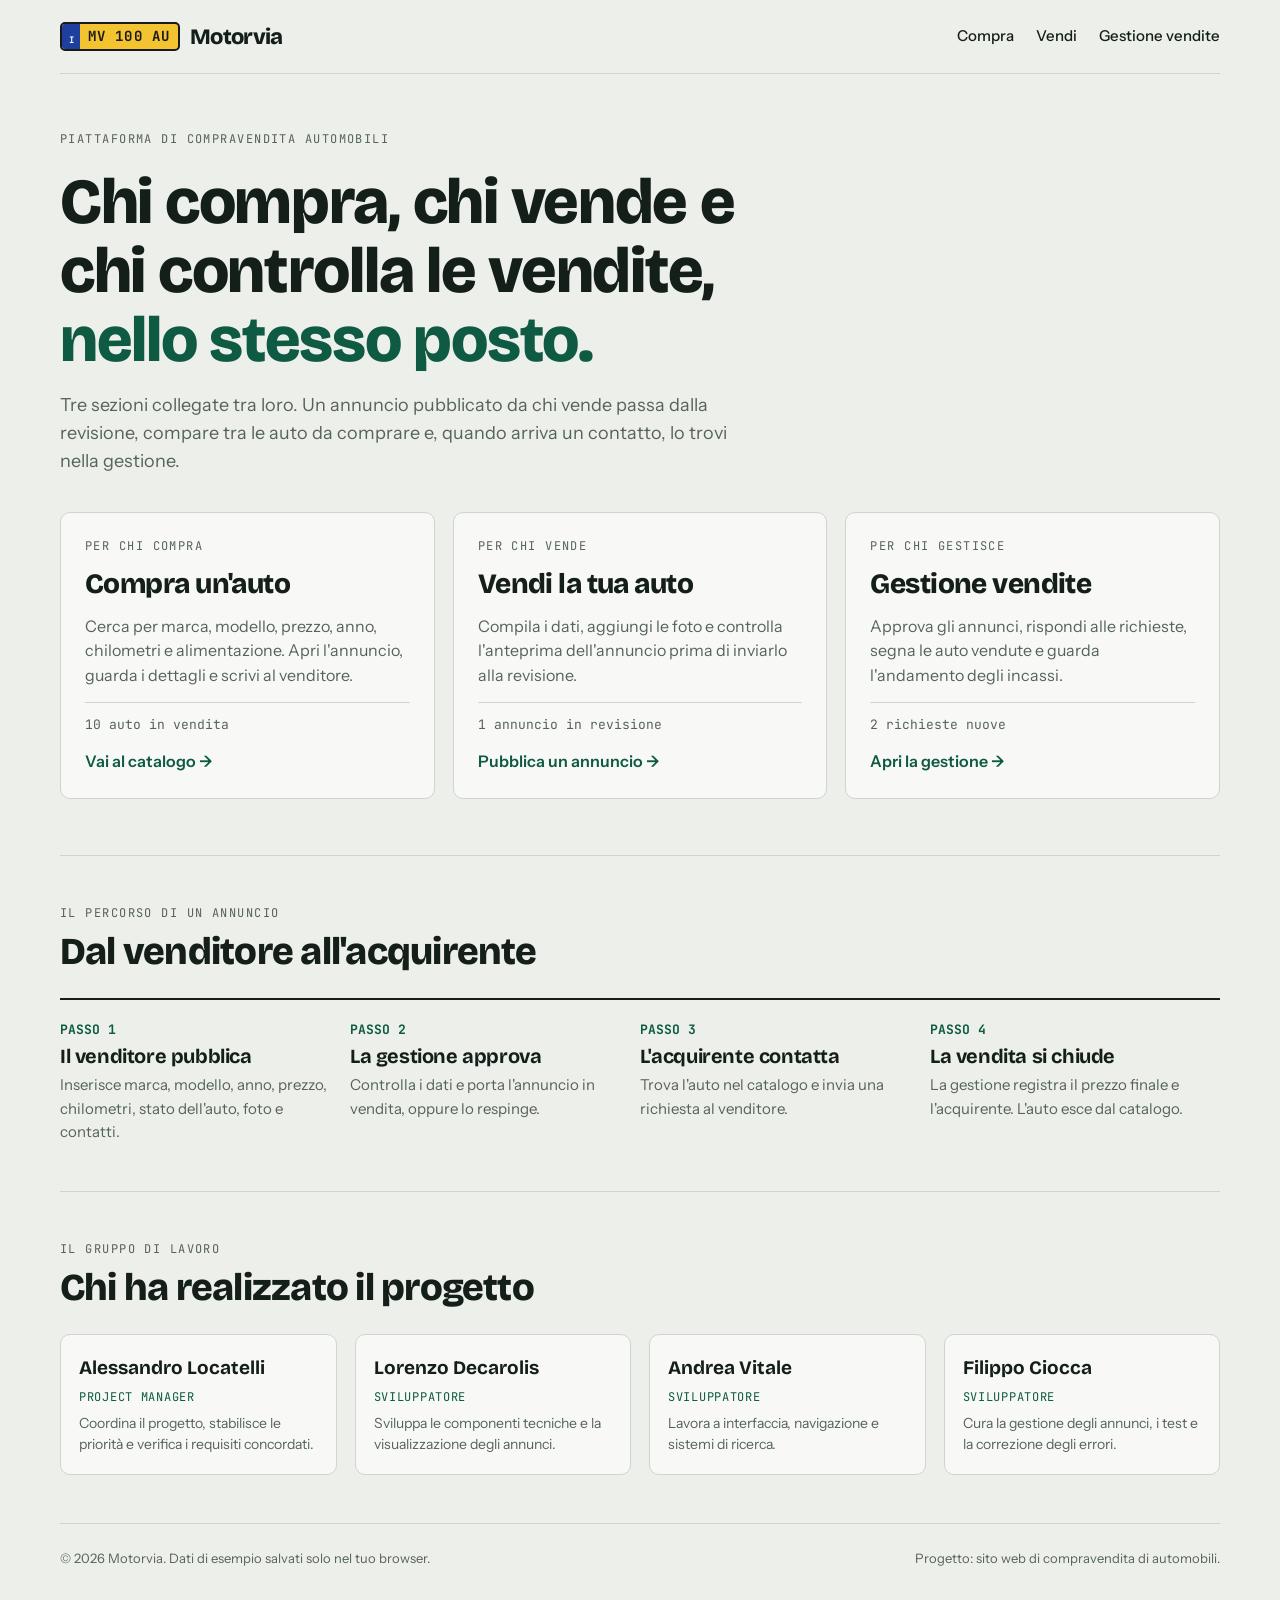
==== index.html @ 46824837 "Add files via upload" ====
<!doctype html><html><head><meta charset=utf8><meta name=viewport content="width=device-width,initial-scale=1,viewport-fit=cover"><style>:root{color-scheme:light;box-sizing:border-box;padding-top:env(safe-area-inset-top,0px);padding-bottom:env(safe-area-inset-bottom,0px)}html{scroll-padding-top:env(safe-area-inset-top,0px)}body{margin:0;padding:0;font:14px -apple-system,BlinkMacSystemFont,sans-serif;background:#fff;color:#000}img{max-width:100%}[hidden]:not([hidden=until-found i]){display:none!important}</style></head><body>
<title>Motorvia Compravendita</title>
<meta name="claude:viewport-fit-sides" content="cover">
<link rel="preconnect" href="https://fonts.googleapis.com">
<link rel="preconnect" href="https://fonts.gstatic.com" crossorigin>
<link rel="stylesheet" href="https://fonts.googleapis.com/css2?family=Bricolage+Grotesque:opsz,wght@12..96,500;12..96,700;12..96,800&family=Instrument+Sans:wght@400;500;600&family=JetBrains+Mono:wght@500;700&display=swap">
<link rel="stylesheet" href="style.css">
<style>
/* Hub: titolo grande a sinistra, tre ingressi affiancati, flusso dei dati e team. */
.hero { padding-block: 56px 36px; display: grid; gap: 18px; max-width: 820px; }
.hero h1 { font-size: clamp(36px, 6vw, 64px); font-weight: 800; }
.hero h1 em { font-style: normal; color: var(--accent); }
.hero .lead { color: var(--muted); font-size: 18px; max-width: 56ch; }
.doors { display: grid; grid-template-columns: repeat(3, minmax(0, 1fr)); gap: 18px; padding-bottom: 56px; }
.door { background: var(--surface); border: 1px solid var(--line); border-radius: 10px; padding: 24px; display: grid; gap: 14px; align-content: start; text-decoration: none; min-width: 0; }
.door:hover { border-color: var(--ink); }
.door h2 { font-size: 28px; font-weight: 800; }
.door p { color: var(--muted); }
.door .live { font-family: var(--font-mono); font-size: 13px; border-top: 1px solid var(--line); padding-top: 12px; display: flex; flex-wrap: wrap; gap: 4px 14px; }
.door .go { font-weight: 600; color: var(--accent); }
section.blk { padding-block: 48px; border-top: 1px solid var(--line); }
.sec-head { margin-bottom: 26px; display: grid; gap: 8px; }
.sec-head h2 { font-size: clamp(26px, 4vw, 38px); font-weight: 800; }
.flow { display: grid; grid-template-columns: repeat(4, minmax(0, 1fr)); border-top: 2px solid var(--ink); }
.flow li { list-style: none; padding: 20px 20px 0 0; display: grid; gap: 6px; align-content: start; }
.flow { margin: 0; padding: 0; }
.flow .n { font-family: var(--font-mono); font-size: 13px; font-weight: 700; color: var(--accent); }
.flow h3 { font-size: 20px; }
.flow p { color: var(--muted); font-size: 15px; }
.team { display: grid; grid-template-columns: repeat(4, minmax(0, 1fr)); gap: 18px; margin: 0; padding: 0; list-style: none; }
.team li { background: var(--surface); border: 1px solid var(--line); border-radius: 10px; padding: 18px; display: grid; gap: 6px; align-content: start; min-width: 0; }
.team .name { font-family: var(--font-display); font-weight: 700; font-size: 19px; }
.team .role { font-family: var(--font-mono); font-size: 12px; color: var(--accent); text-transform: uppercase; letter-spacing: .06em; }
.team p { color: var(--muted); font-size: 14px; }
footer.foot { border-top: 1px solid var(--line); padding-block: 24px 40px; color: var(--muted); font-size: 13px; display: flex; flex-wrap: wrap; justify-content: space-between; gap: 8px 24px; }
@media (max-width: 900px) {
  .doors, .team { grid-template-columns: 1fr 1fr; }
  .flow { grid-template-columns: 1fr 1fr; }
  .flow li { padding-bottom: 20px; }
}
@media (max-width: 560px) {
  .doors, .team, .flow { grid-template-columns: 1fr; }
  .hero { padding-block: 36px 24px; }
}
</style>

<div class="wrap">
  <header class="top">
    <a class="brand" href="index.html">
      <span class="plate" aria-hidden="true"><span class="eu">I</span><span class="num">MV 100 AU</span></span>
      Motorvia
    </a>
    <nav class="main" aria-label="Principale">
      <a href="compra.html">Compra</a>
      <a href="vendi.html">Vendi</a>
      <a href="gestione.html">Gestione vendite</a>
    </nav>
  </header>

  <div class="hero">
    <p class="eyebrow">Piattaforma di compravendita automobili</p>
    <h1>Chi compra, chi vende e chi controlla le vendite, <em>nello stesso posto.</em></h1>
    <p class="lead">Tre sezioni collegate tra loro. Un annuncio pubblicato da chi vende passa dalla revisione, compare tra le auto da comprare e, quando arriva un contatto, lo trovi nella gestione.</p>
  </div>

  <div class="doors">
    <a class="door" href="compra.html">
      <p class="eyebrow">Per chi compra</p>
      <h2>Compra un'auto</h2>
      <p>Cerca per marca, modello, prezzo, anno, chilometri e alimentazione. Apri l'annuncio, guarda i dettagli e scrivi al venditore.</p>
      <p class="live"><span id="n-vendita">–</span></p>
      <span class="go">Vai al catalogo →</span>
    </a>
    <a class="door" href="vendi.html">
      <p class="eyebrow">Per chi vende</p>
      <h2>Vendi la tua auto</h2>
      <p>Compila i dati, aggiungi le foto e controlla l'anteprima dell'annuncio prima di inviarlo alla revisione.</p>
      <p class="live"><span id="n-revisione">–</span></p>
      <span class="go">Pubblica un annuncio →</span>
    </a>
    <a class="door" href="gestione.html">
      <p class="eyebrow">Per chi gestisce</p>
      <h2>Gestione vendite</h2>
      <p>Approva gli annunci, rispondi alle richieste, segna le auto vendute e guarda l'andamento degli incassi.</p>
      <p class="live"><span id="n-richieste">–</span></p>
      <span class="go">Apri la gestione →</span>
    </a>
  </div>

  <section class="blk" aria-labelledby="h-flow">
    <div class="sec-head">
      <p class="eyebrow">Il percorso di un annuncio</p>
      <h2 id="h-flow">Dal venditore all'acquirente</h2>
    </div>
    <ol class="flow">
      <li><span class="n">PASSO 1</span><h3>Il venditore pubblica</h3><p>Inserisce marca, modello, anno, prezzo, chilometri, stato dell'auto, foto e contatti.</p></li>
      <li><span class="n">PASSO 2</span><h3>La gestione approva</h3><p>Controlla i dati e porta l'annuncio in vendita, oppure lo respinge.</p></li>
      <li><span class="n">PASSO 3</span><h3>L'acquirente contatta</h3><p>Trova l'auto nel catalogo e invia una richiesta al venditore.</p></li>
      <li><span class="n">PASSO 4</span><h3>La vendita si chiude</h3><p>La gestione registra il prezzo finale e l'acquirente. L'auto esce dal catalogo.</p></li>
    </ol>
  </section>

  <section class="blk" aria-labelledby="h-team">
    <div class="sec-head">
      <p class="eyebrow">Il gruppo di lavoro</p>
      <h2 id="h-team">Chi ha realizzato il progetto</h2>
    </div>
    <ul class="team">
      <li><span class="name">Alessandro Locatelli</span><span class="role">Project Manager</span><p>Coordina il progetto, stabilisce le priorità e verifica i requisiti concordati.</p></li>
      <li><span class="name">Lorenzo Decarolis</span><span class="role">Sviluppatore</span><p>Sviluppa le componenti tecniche e la visualizzazione degli annunci.</p></li>
      <li><span class="name">Andrea Vitale</span><span class="role">Sviluppatore</span><p>Lavora a interfaccia, navigazione e sistemi di ricerca.</p></li>
      <li><span class="name">Filippo Ciocca</span><span class="role">Sviluppatore</span><p>Cura la gestione degli annunci, i test e la correzione degli errori.</p></li>
    </ul>
  </section>

  <footer class="foot">
    <span>© 2026 Motorvia. Dati di esempio salvati solo nel tuo browser.</span>
    <span>Progetto: sito web di compravendita di automobili.</span>
  </footer>
</div>

<script src="store.js"></script>
<script>
(function () {
  var a = MV.annunci(), r = MV.richieste();
  var inV = a.filter(function (x) { return x.stato === "pubblicato"; }).length;
  var rev = a.filter(function (x) { return x.stato === "revisione"; }).length;
  var nu = r.filter(function (x) { return x.stato === "nuova"; }).length;
  document.getElementById("n-vendita").textContent = inV + (inV === 1 ? " auto in vendita" : " auto in vendita");
  document.getElementById("n-revisione").textContent = rev + (rev === 1 ? " annuncio in revisione" : " annunci in revisione");
  document.getElementById("n-richieste").textContent = nu + (nu === 1 ? " richiesta nuova" : " richieste nuove");
})();
</script>

</body></html>
---- style.css ----
/* Stile condiviso Motorvia: header, form, schede, tabelle, pillole di stato. */
:root {
  --bg: #EDEFEA;
  --surface: #F8F9F6;
  --ink: #141F1A;
  --muted: #55635B;
  --line: #CFD5CC;
  --accent: #0E5A43;
  --accent-ink: #FFFFFF;
  --plate: #F4C430;
  --plate-ink: #1A1A1A;
  --eu: #1D3F9E;
  --ok: #1B7A4B;
  --warn: #8A5F00;
  --bad: #A8372B;
  --info: #2A5CB0;
  --font-display: "Bricolage Grotesque", "Helvetica Neue", Arial, sans-serif;
  --font-body: "Instrument Sans", "Helvetica Neue", Arial, sans-serif;
  --font-mono: "JetBrains Mono", ui-monospace, Menlo, Consolas, monospace;
  color-scheme: light;
  padding-top: env(safe-area-inset-top, 0px);
  padding-bottom: env(safe-area-inset-bottom, 0px);
}
@media (prefers-color-scheme: dark) {
  :root:not([data-theme="light"]) {
    --bg: #0F1613; --surface: #17211C; --ink: #E6EBE5; --muted: #9AA89F; --line: #2A3831;
    --accent: #4FC49A; --accent-ink: #06241A; --ok: #5BD08F; --warn: #E8B84A; --bad: #FF8F80; --info: #8FB4FF;
    color-scheme: dark;
  }
}
:root[data-theme="dark"] {
  --bg: #0F1613; --surface: #17211C; --ink: #E6EBE5; --muted: #9AA89F; --line: #2A3831;
  --accent: #4FC49A; --accent-ink: #06241A; --ok: #5BD08F; --warn: #E8B84A; --bad: #FF8F80; --info: #8FB4FF;
  color-scheme: dark;
}
* { box-sizing: border-box; }
[hidden] { display: none !important; }
img { max-width: 100%; }
html { scroll-behavior: smooth; }
body {
  margin: 0;
  background: var(--bg); color: var(--ink);
  font-family: var(--font-body); font-size: 16px; line-height: 1.55;
  padding-block: 0;
  padding-left: max(16px, env(safe-area-inset-left, 0px));
  padding-right: max(16px, env(safe-area-inset-right, 0px));
}
h1, h2, h3 { font-family: var(--font-display); line-height: 1.08; margin: 0; text-wrap: balance; letter-spacing: -0.02em; }
p { margin: 0; }
a { color: inherit; }
.wrap { max-width: 1160px; margin-inline: auto; }
:focus-visible { outline: 3px solid var(--accent); outline-offset: 2px; }
.mono { font-family: var(--font-mono); font-variant-numeric: tabular-nums; }
.eyebrow { font-family: var(--font-mono); font-size: 12px; letter-spacing: .12em; text-transform: uppercase; color: var(--muted); }
.note { font-size: 13px; color: var(--muted); }

/* header */
header.top { display: flex; flex-wrap: wrap; align-items: center; justify-content: space-between; gap: 12px 24px; padding-block: 18px; border-bottom: 1px solid var(--line); }
.brand { display: flex; align-items: center; gap: 10px; text-decoration: none; font-family: var(--font-display); font-weight: 800; font-size: 22px; letter-spacing: -0.03em; }
.plate { display: inline-flex; align-items: stretch; background: var(--plate); color: var(--plate-ink); border: 2px solid #1a1a1a; border-radius: 5px; overflow: hidden; font-family: var(--font-mono); font-weight: 700; }
.plate .eu { background: var(--eu); color: #fff; font-size: 9px; width: 18px; display: flex; align-items: flex-end; justify-content: center; padding-bottom: 2px; }
.plate .num { padding: 2px 8px; letter-spacing: .08em; font-size: 14px; }
nav.main { display: flex; flex-wrap: wrap; gap: 6px 22px; font-weight: 500; font-size: 15px; }
nav.main a { text-decoration: none; padding: 6px 0; border-bottom: 2px solid transparent; }
nav.main a:hover { border-color: var(--line); }
nav.main a[aria-current="page"] { border-color: var(--accent); font-weight: 600; }

/* form */
label { display: grid; gap: 6px; font-size: 13px; font-weight: 600; color: var(--muted); min-width: 0; }
input, select, textarea { font: inherit; font-size: 15px; color: var(--ink); background: var(--bg); border: 1px solid var(--line); border-radius: 6px; padding: 10px 12px; width: 100%; min-width: 0; }
input[type="range"] { padding: 0; accent-color: var(--accent); background: transparent; border: 0; }
input[type="file"] { padding: 8px; }
textarea { resize: vertical; min-height: 96px; }
.btn { font: inherit; font-weight: 600; font-size: 15px; cursor: pointer; border-radius: 6px; padding: 11px 18px; border: 1px solid var(--accent); background: var(--accent); color: var(--accent-ink); text-decoration: none; display: inline-flex; justify-content: center; align-items: center; gap: 8px; }
.btn:hover { filter: brightness(1.08); }
.btn.ghost { background: transparent; color: var(--ink); border-color: var(--line); }
.btn.ghost:hover { border-color: var(--ink); filter: none; }
.btn.small { padding: 6px 12px; font-size: 13px; }
.btn.danger { background: transparent; color: var(--bad); border-color: var(--bad); }
.panel { background: var(--surface); border: 1px solid var(--line); border-radius: 10px; padding: 24px; }
.form-grid { display: grid; grid-template-columns: 1fr 1fr; gap: 14px; }
.form-grid .full { grid-column: 1 / -1; }
.err { color: var(--bad); font-size: 13px; font-weight: 500; }
.msg { margin-top: 16px; padding: 14px 16px; border-radius: 6px; border: 1px solid var(--ok); background: var(--bg); }
.msg strong { color: var(--ok); }
.msg.bad { border-color: var(--bad); }
.msg.bad strong { color: var(--bad); }

/* pillole di stato */
.pill { display: inline-block; font-family: var(--font-mono); font-size: 11px; font-weight: 700; letter-spacing: .04em; text-transform: uppercase; padding: 3px 9px; border-radius: 99px; border: 1px solid currentColor; white-space: nowrap; }
.pill.pubblicato, .pill.gestita { color: var(--ok); }
.pill.revisione, .pill.nuova { color: var(--warn); }
.pill.venduto { color: var(--info); }
.pill.rifiutato { color: var(--bad); }

/* schede auto */
.grid { display: grid; grid-template-columns: repeat(auto-fill, minmax(260px, 1fr)); gap: 18px; }
.card { background: var(--surface); border: 1px solid var(--line); border-radius: 10px; overflow: hidden; display: flex; flex-direction: column; text-align: left; font: inherit; color: inherit; padding: 0; min-width: 0; }
button.card { cursor: pointer; }
button.card:hover { border-color: var(--ink); }
.card .art { background: linear-gradient(180deg, var(--bg), var(--line)); padding: 14px 18px 4px; position: relative; aspect-ratio: 16 / 9; display: grid; place-items: center; overflow: hidden; }
.card .art svg { width: 100%; height: auto; display: block; }
.card .art.photo { padding: 0; }
.card .art.photo img { width: 100%; height: 100%; object-fit: cover; display: block; }
.card .tag { position: absolute; left: 12px; top: 12px; z-index: 1; }
.card .tag .num { font-size: 11px; padding: 1px 6px; }
.card .tag .eu { width: 14px; font-size: 7px; }
.card .body { padding: 16px; display: grid; gap: 10px; flex: 1; align-content: start; }
.card h3 { font-size: 20px; }
.card .ver { color: var(--muted); font-size: 14px; margin-top: -6px; }
.specs { display: flex; flex-wrap: wrap; gap: 4px 12px; font-family: var(--font-mono); font-size: 12px; color: var(--muted); }
.price { font-family: var(--font-display); font-weight: 800; font-size: 26px; letter-spacing: -0.02em; }
.empty { border: 1px dashed var(--line); border-radius: 10px; padding: 36px 20px; text-align: center; display: grid; gap: 14px; justify-items: center; color: var(--muted); }

/* tabelle */
.table-wrap { overflow-x: auto; border: 1px solid var(--line); border-radius: 10px; background: var(--surface); }
table.data { width: 100%; border-collapse: collapse; min-width: 780px; font-size: 14px; }
table.data th { text-align: left; font-family: var(--font-mono); font-size: 11px; letter-spacing: .08em; text-transform: uppercase; color: var(--muted); font-weight: 500; padding: 12px 14px; border-bottom: 1px solid var(--line); white-space: nowrap; }
table.data td { padding: 12px 14px; border-bottom: 1px solid var(--line); vertical-align: middle; }
table.data tr:last-child td { border-bottom: 0; }
table.data td.r, table.data th.r { text-align: right; }
.actions { display: flex; flex-wrap: wrap; gap: 6px; }

@media (max-width: 480px) {
  .form-grid { grid-template-columns: 1fr; }
}
@media (prefers-reduced-motion: reduce) { * { transition: none !important; scroll-behavior: auto !important; } }
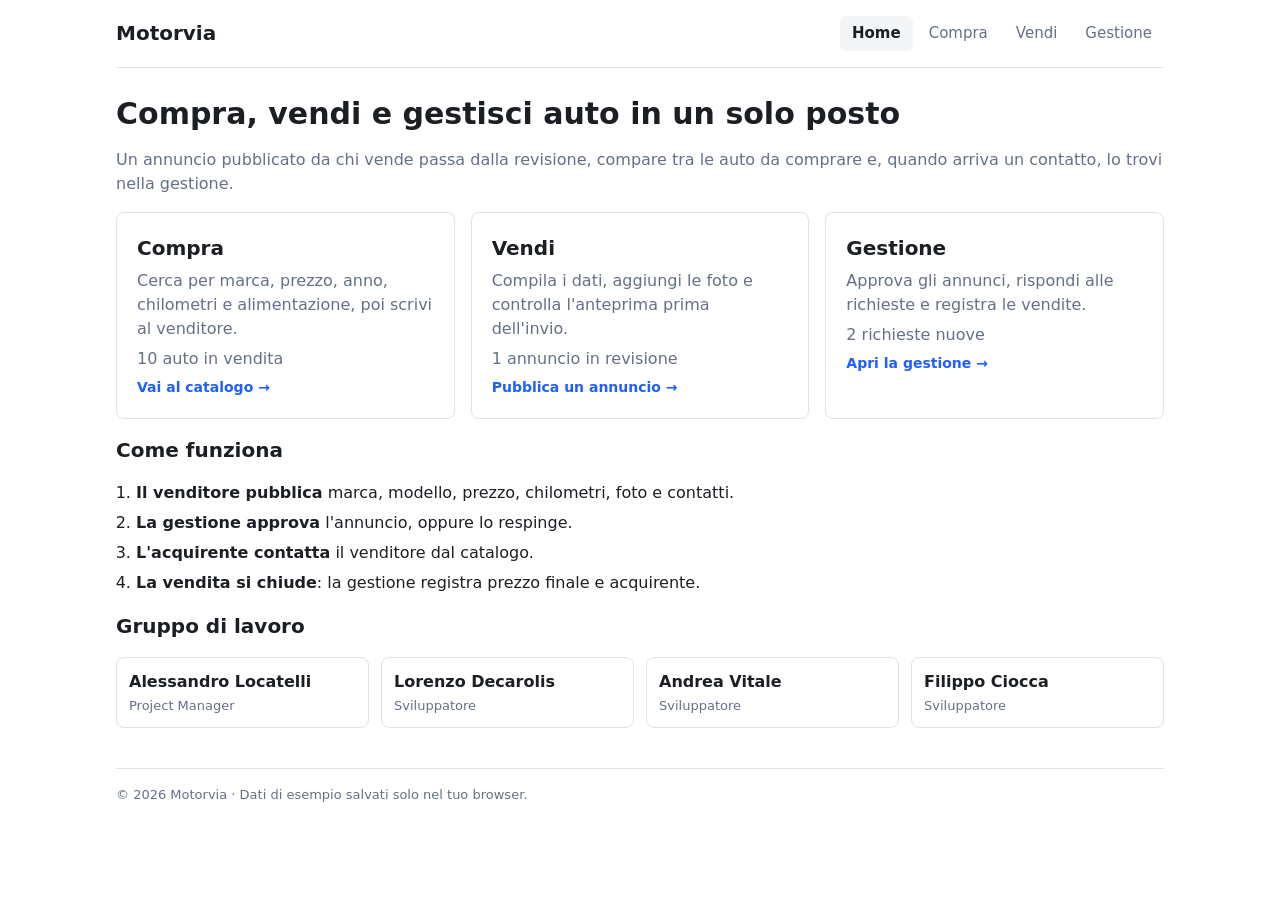
==== commit d31ea24a: "Rename index (4).html to index.html" ====
--- a/index.html
+++ b/index.html
@@ -1,135 +1,837 @@
-<!doctype html><html><head><meta charset=utf8><meta name=viewport content="width=device-width,initial-scale=1,viewport-fit=cover"><style>:root{color-scheme:light;box-sizing:border-box;padding-top:env(safe-area-inset-top,0px);padding-bottom:env(safe-area-inset-bottom,0px)}html{scroll-padding-top:env(safe-area-inset-top,0px)}body{margin:0;padding:0;font:14px -apple-system,BlinkMacSystemFont,sans-serif;background:#fff;color:#000}img{max-width:100%}[hidden]:not([hidden=until-found i]){display:none!important}</style></head><body>
-<title>Motorvia Compravendita</title>
-<meta name="claude:viewport-fit-sides" content="cover">
-<link rel="preconnect" href="https://fonts.googleapis.com">
-<link rel="preconnect" href="https://fonts.gstatic.com" crossorigin>
-<link rel="stylesheet" href="https://fonts.googleapis.com/css2?family=Bricolage+Grotesque:opsz,wght@12..96,500;12..96,700;12..96,800&family=Instrument+Sans:wght@400;500;600&family=JetBrains+Mono:wght@500;700&display=swap">
-<link rel="stylesheet" href="style.css">
+<!doctype html>
+<html lang="it">
+<head>
+<meta charset="utf-8">
+<meta name="viewport" content="width=device-width, initial-scale=1">
+<title>Motorvia · Compravendita auto</title>
 <style>
-/* Hub: titolo grande a sinistra, tre ingressi affiancati, flusso dei dati e team. */
-.hero { padding-block: 56px 36px; display: grid; gap: 18px; max-width: 820px; }
-.hero h1 { font-size: clamp(36px, 6vw, 64px); font-weight: 800; }
-.hero h1 em { font-style: normal; color: var(--accent); }
-.hero .lead { color: var(--muted); font-size: 18px; max-width: 56ch; }
-.doors { display: grid; grid-template-columns: repeat(3, minmax(0, 1fr)); gap: 18px; padding-bottom: 56px; }
-.door { background: var(--surface); border: 1px solid var(--line); border-radius: 10px; padding: 24px; display: grid; gap: 14px; align-content: start; text-decoration: none; min-width: 0; }
-.door:hover { border-color: var(--ink); }
-.door h2 { font-size: 28px; font-weight: 800; }
-.door p { color: var(--muted); }
-.door .live { font-family: var(--font-mono); font-size: 13px; border-top: 1px solid var(--line); padding-top: 12px; display: flex; flex-wrap: wrap; gap: 4px 14px; }
-.door .go { font-weight: 600; color: var(--accent); }
-section.blk { padding-block: 48px; border-top: 1px solid var(--line); }
-.sec-head { margin-bottom: 26px; display: grid; gap: 8px; }
-.sec-head h2 { font-size: clamp(26px, 4vw, 38px); font-weight: 800; }
-.flow { display: grid; grid-template-columns: repeat(4, minmax(0, 1fr)); border-top: 2px solid var(--ink); }
-.flow li { list-style: none; padding: 20px 20px 0 0; display: grid; gap: 6px; align-content: start; }
-.flow { margin: 0; padding: 0; }
-.flow .n { font-family: var(--font-mono); font-size: 13px; font-weight: 700; color: var(--accent); }
-.flow h3 { font-size: 20px; }
-.flow p { color: var(--muted); font-size: 15px; }
-.team { display: grid; grid-template-columns: repeat(4, minmax(0, 1fr)); gap: 18px; margin: 0; padding: 0; list-style: none; }
-.team li { background: var(--surface); border: 1px solid var(--line); border-radius: 10px; padding: 18px; display: grid; gap: 6px; align-content: start; min-width: 0; }
-.team .name { font-family: var(--font-display); font-weight: 700; font-size: 19px; }
-.team .role { font-family: var(--font-mono); font-size: 12px; color: var(--accent); text-transform: uppercase; letter-spacing: .06em; }
-.team p { color: var(--muted); font-size: 14px; }
-footer.foot { border-top: 1px solid var(--line); padding-block: 24px 40px; color: var(--muted); font-size: 13px; display: flex; flex-wrap: wrap; justify-content: space-between; gap: 8px 24px; }
-@media (max-width: 900px) {
-  .doors, .team { grid-template-columns: 1fr 1fr; }
-  .flow { grid-template-columns: 1fr 1fr; }
-  .flow li { padding-bottom: 20px; }
+:root {
+  --bg: #fff; --soft: #f4f5f7; --ink: #1b1f24; --muted: #667085; --line: #dfe3e8;
+  --accent: #1f5eff; --accent-ink: #fff; --ok: #1a7f4b; --warn: #a15c00; --bad: #c0362c;
+  color-scheme: light;
 }
-@media (max-width: 560px) {
-  .doors, .team, .flow { grid-template-columns: 1fr; }
-  .hero { padding-block: 36px 24px; }
+@media (prefers-color-scheme: dark) {
+  :root { --bg: #14171b; --soft: #1d2127; --ink: #e8eaed; --muted: #9aa3ad; --line: #2e343c;
+    --accent: #6b95ff; --accent-ink: #0b1220; --ok: #5bd08f; --warn: #e8b84a; --bad: #ff8f80; color-scheme: dark; }
+}
+* { box-sizing: border-box; }
+[hidden] { display: none !important; }
+body { margin: 0; background: var(--bg); color: var(--ink); font: 16px/1.5 system-ui, -apple-system, "Segoe UI", Roboto, sans-serif; }
+h1, h2, h3, p, ul, ol { margin: 0; }
+h1 { font-size: 30px; line-height: 1.2; }
+h2 { font-size: 20px; }
+h3 { font-size: 17px; }
+a { color: var(--accent); }
+.wrap { max-width: 1080px; margin: 0 auto; padding: 0 16px 48px; }
+.muted { color: var(--muted); }
+.small { font-size: 13px; }
+.stack { display: grid; gap: 16px; }
+
+/* intestazione */
+header.top { display: flex; flex-wrap: wrap; align-items: center; justify-content: space-between; gap: 8px 24px; padding: 16px 0; border-bottom: 1px solid var(--line); margin-bottom: 28px; }
+.brand { font-weight: 700; font-size: 20px; color: var(--ink); text-decoration: none; }
+nav { display: flex; gap: 4px; flex-wrap: wrap; }
+nav a { color: var(--muted); text-decoration: none; padding: 6px 12px; border-radius: 6px; font-size: 15px; }
+nav a:hover { background: var(--soft); }
+nav a[aria-current="page"] { background: var(--soft); color: var(--ink); font-weight: 600; }
+
+/* controlli */
+label { display: grid; gap: 4px; font-size: 13px; font-weight: 600; color: var(--muted); min-width: 0; }
+input, select, textarea { font: inherit; font-size: 15px; color: var(--ink); background: var(--bg); border: 1px solid var(--line); border-radius: 6px; padding: 8px 10px; width: 100%; min-width: 0; }
+input[type=range] { padding: 0; border: 0; accent-color: var(--accent); }
+textarea { resize: vertical; min-height: 80px; }
+:focus-visible { outline: 2px solid var(--accent); outline-offset: 2px; }
+.btn { font: inherit; font-size: 15px; font-weight: 600; cursor: pointer; border-radius: 6px; padding: 9px 16px; border: 1px solid var(--accent); background: var(--accent); color: var(--accent-ink); display: inline-block; text-decoration: none; text-align: center; }
+.btn.ghost { background: transparent; color: var(--ink); border-color: var(--line); }
+.btn.danger { background: transparent; color: var(--bad); border-color: var(--bad); }
+.btn.sm { padding: 4px 10px; font-size: 13px; }
+.btn:disabled { opacity: .5; cursor: default; }
+.box { background: var(--soft); border-radius: 8px; padding: 16px; }
+.grid2 { display: grid; grid-template-columns: 1fr 1fr; gap: 12px; }
+.full { grid-column: 1 / -1; }
+.err { color: var(--bad); font-size: 14px; }
+.ok { color: var(--ok); }
+.pill { font-size: 12px; font-weight: 600; padding: 2px 8px; border-radius: 99px; border: 1px solid currentColor; white-space: nowrap; }
+.pill.pubblicato, .pill.gestita { color: var(--ok); }
+.pill.revisione, .pill.nuova { color: var(--warn); }
+.pill.venduto { color: var(--accent); }
+.pill.rifiutato { color: var(--bad); }
+
+/* home */
+.cards3 { display: grid; grid-template-columns: repeat(3, 1fr); gap: 16px; }
+.door { display: grid; gap: 6px; align-content: start; padding: 20px; border: 1px solid var(--line); border-radius: 8px; color: var(--ink); text-decoration: none; }
+.door:hover { border-color: var(--accent); }
+.door span { color: var(--muted); }
+.door b { color: var(--accent); font-size: 14px; }
+.steps { padding-left: 20px; display: grid; gap: 6px; }
+.team { display: grid; grid-template-columns: repeat(4, 1fr); gap: 12px; list-style: none; padding: 0; }
+.team li { border: 1px solid var(--line); border-radius: 8px; padding: 12px; display: grid; gap: 2px; }
+
+/* catalogo */
+.catalog { display: grid; grid-template-columns: 240px minmax(0, 1fr); gap: 24px; align-items: start; }
+.filters { display: grid; gap: 14px; }
+.row { display: flex; justify-content: space-between; font-size: 13px; }
+.bar-top { display: flex; flex-wrap: wrap; justify-content: space-between; align-items: center; gap: 8px; margin-bottom: 14px; }
+.bar-top select { width: auto; }
+.grid { display: grid; grid-template-columns: repeat(auto-fill, minmax(230px, 1fr)); gap: 16px; }
+.card { border: 1px solid var(--line); border-radius: 8px; overflow: hidden; background: var(--bg); color: inherit; font: inherit; text-align: left; padding: 0; display: flex; flex-direction: column; min-width: 0; }
+button.card { cursor: pointer; }
+button.card:hover { border-color: var(--accent); }
+.art { aspect-ratio: 16 / 10; background: var(--soft); display: flex; align-items: center; justify-content: center; gap: 8px; color: var(--muted); font-size: 14px; }
+.art img { width: 100%; height: 100%; object-fit: cover; display: block; }
+.dot { width: 14px; height: 14px; border-radius: 50%; border: 1px solid var(--line); display: inline-block; }
+.card .body { padding: 12px 14px 14px; display: grid; gap: 4px; }
+.price { font-size: 22px; font-weight: 700; }
+.empty { border: 1px dashed var(--line); border-radius: 8px; padding: 32px; text-align: center; color: var(--muted); grid-column: 1 / -1; }
+
+/* dettaglio */
+dialog { background: var(--bg); color: var(--ink); border: 1px solid var(--line); border-radius: 10px; padding: 0; width: min(820px, calc(100% - 24px)); max-height: calc(100% - 24px); }
+dialog::backdrop { background: rgba(0, 0, 0, .5); }
+.dlg { display: grid; grid-template-columns: 1fr 1fr; gap: 24px; padding: 24px; }
+.dlg .art { border-radius: 8px; overflow: hidden; }
+.close { float: right; margin: 8px 8px 0 0; }
+.thumbs { display: flex; gap: 6px; margin-top: 8px; }
+.thumbs button { width: 56px; height: 42px; padding: 0; border: 2px solid var(--line); border-radius: 4px; overflow: hidden; cursor: pointer; background: none; }
+.thumbs button[aria-current] { border-color: var(--accent); }
+.thumbs img { width: 100%; height: 100%; object-fit: cover; display: block; }
+table { width: 100%; border-collapse: collapse; font-size: 14px; }
+th, td { text-align: left; padding: 8px 10px; border-bottom: 1px solid var(--line); vertical-align: middle; }
+th { font-size: 12px; color: var(--muted); font-weight: 600; white-space: nowrap; }
+.r { text-align: right; }
+.tw { overflow-x: auto; border: 1px solid var(--line); border-radius: 8px; }
+.tw table { min-width: 720px; }
+.tw tr:last-child td { border-bottom: 0; }
+.chips { display: flex; flex-wrap: wrap; gap: 6px; padding: 0; list-style: none; }
+.chips li { font-size: 12px; background: var(--soft); border-radius: 99px; padding: 2px 10px; }
+
+/* vendi */
+.vendi { display: grid; grid-template-columns: minmax(0, 1.3fr) minmax(0, .7fr); gap: 24px; align-items: start; }
+fieldset { border: 0; padding: 0; margin: 0 0 20px; min-width: 0; }
+legend { font-weight: 700; font-size: 17px; padding: 0; margin-bottom: 10px; }
+.sw { display: flex; flex-wrap: wrap; gap: 8px; }
+.sw label { position: relative; display: block; }
+.sw input { position: absolute; opacity: 0; inset: 0; width: 100%; height: 100%; margin: 0; cursor: pointer; }
+.sw span { display: block; width: 28px; height: 28px; border-radius: 50%; border: 1px solid var(--line); }
+.sw input:checked + span { outline: 2px solid var(--accent); outline-offset: 2px; }
+.sw input:focus-visible + span { outline: 2px solid var(--accent); outline-offset: 2px; }
+.photos { display: flex; flex-wrap: wrap; gap: 8px; margin-top: 8px; }
+.ph { position: relative; width: 88px; height: 66px; border-radius: 6px; overflow: hidden; border: 1px solid var(--line); }
+.ph img { width: 100%; height: 100%; object-fit: cover; display: block; }
+.ph button { position: absolute; right: 2px; top: 2px; width: 22px; height: 22px; border: 0; border-radius: 50%; background: rgba(0, 0, 0, .7); color: #fff; cursor: pointer; }
+.list { list-style: none; padding: 0; display: grid; gap: 8px; }
+.list li { border: 1px solid var(--line); border-radius: 8px; padding: 10px 14px; display: flex; flex-wrap: wrap; gap: 8px 16px; align-items: center; justify-content: space-between; }
+
+/* gestione */
+.summary { display: grid; grid-template-columns: repeat(4, 1fr); gap: 12px; margin-bottom: 20px; }
+.summary div { background: var(--soft); border-radius: 8px; padding: 12px 14px; display: grid; }
+.summary b { font-size: 24px; }
+.summary .warn b { color: var(--warn); }
+.tabs { display: flex; gap: 4px; border-bottom: 1px solid var(--line); margin-bottom: 16px; }
+.tabs button { font: inherit; font-weight: 600; background: none; border: 0; border-bottom: 2px solid transparent; padding: 8px 14px; cursor: pointer; color: var(--muted); margin-bottom: -1px; }
+.tabs button[aria-selected="true"] { color: var(--ink); border-bottom-color: var(--accent); }
+.toolbar { display: flex; flex-wrap: wrap; gap: 12px; margin-bottom: 12px; }
+.toolbar label { flex: 0 1 220px; }
+.acts { display: flex; flex-wrap: wrap; gap: 6px; }
+.soldf { display: flex; flex-wrap: wrap; gap: 10px; align-items: end; background: var(--soft); }
+.soldf label { flex: 0 1 190px; }
+.req { border: 1px solid var(--line); border-radius: 8px; padding: 14px; display: grid; gap: 6px; }
+.req header { display: flex; justify-content: space-between; align-items: center; gap: 8px; }
+.stats3 { display: grid; grid-template-columns: repeat(3, 1fr); gap: 12px; margin-bottom: 16px; }
+.stats3 div { background: var(--soft); border-radius: 8px; padding: 12px 14px; display: grid; }
+.stats3 b { font-size: 22px; }
+.bars { display: grid; grid-template-columns: repeat(6, 1fr); gap: 10px; align-items: end; height: 170px; border-bottom: 1px solid var(--line); margin-top: 10px; }
+.bar { display: grid; align-content: end; height: 100%; text-align: center; gap: 2px; font-size: 11px; color: var(--muted); }
+.bar i { display: block; background: var(--accent); border-radius: 3px 3px 0 0; min-height: 2px; }
+.months { display: grid; grid-template-columns: repeat(6, 1fr); gap: 10px; text-align: center; font-size: 12px; color: var(--muted); margin: 4px 0 20px; }
+
+@media (max-width: 860px) {
+  .catalog, .vendi, .dlg { grid-template-columns: 1fr; }
+  .cards3, .team { grid-template-columns: 1fr 1fr; }
+  .summary { grid-template-columns: 1fr 1fr; }
+}
+@media (max-width: 520px) {
+  .cards3, .team, .grid2, .stats3 { grid-template-columns: 1fr; }
+  h1 { font-size: 26px; }
 }
 </style>
-
+</head>
+<body>
 <div class="wrap">
   <header class="top">
-    <a class="brand" href="index.html">
-      <span class="plate" aria-hidden="true"><span class="eu">I</span><span class="num">MV 100 AU</span></span>
-      Motorvia
-    </a>
-    <nav class="main" aria-label="Principale">
-      <a href="compra.html">Compra</a>
-      <a href="vendi.html">Vendi</a>
-      <a href="gestione.html">Gestione vendite</a>
+    <a class="brand" href="#home">Motorvia</a>
+    <nav aria-label="Principale">
+      <a href="#home" data-nav="home">Home</a>
+      <a href="#compra" data-nav="compra">Compra</a>
+      <a href="#vendi" data-nav="vendi">Vendi</a>
+      <a href="#gestione" data-nav="gestione">Gestione</a>
     </nav>
   </header>
 
-  <div class="hero">
-    <p class="eyebrow">Piattaforma di compravendita automobili</p>
-    <h1>Chi compra, chi vende e chi controlla le vendite, <em>nello stesso posto.</em></h1>
-    <p class="lead">Tre sezioni collegate tra loro. Un annuncio pubblicato da chi vende passa dalla revisione, compare tra le auto da comprare e, quando arriva un contatto, lo trovi nella gestione.</p>
-  </div>
-
-  <div class="doors">
-    <a class="door" href="compra.html">
-      <p class="eyebrow">Per chi compra</p>
-      <h2>Compra un'auto</h2>
-      <p>Cerca per marca, modello, prezzo, anno, chilometri e alimentazione. Apri l'annuncio, guarda i dettagli e scrivi al venditore.</p>
-      <p class="live"><span id="n-vendita">–</span></p>
-      <span class="go">Vai al catalogo →</span>
-    </a>
-    <a class="door" href="vendi.html">
-      <p class="eyebrow">Per chi vende</p>
-      <h2>Vendi la tua auto</h2>
-      <p>Compila i dati, aggiungi le foto e controlla l'anteprima dell'annuncio prima di inviarlo alla revisione.</p>
-      <p class="live"><span id="n-revisione">–</span></p>
-      <span class="go">Pubblica un annuncio →</span>
-    </a>
-    <a class="door" href="gestione.html">
-      <p class="eyebrow">Per chi gestisce</p>
-      <h2>Gestione vendite</h2>
-      <p>Approva gli annunci, rispondi alle richieste, segna le auto vendute e guarda l'andamento degli incassi.</p>
-      <p class="live"><span id="n-richieste">–</span></p>
-      <span class="go">Apri la gestione →</span>
-    </a>
-  </div>
-
-  <section class="blk" aria-labelledby="h-flow">
-    <div class="sec-head">
-      <p class="eyebrow">Il percorso di un annuncio</p>
-      <h2 id="h-flow">Dal venditore all'acquirente</h2>
-    </div>
-    <ol class="flow">
-      <li><span class="n">PASSO 1</span><h3>Il venditore pubblica</h3><p>Inserisce marca, modello, anno, prezzo, chilometri, stato dell'auto, foto e contatti.</p></li>
-      <li><span class="n">PASSO 2</span><h3>La gestione approva</h3><p>Controlla i dati e porta l'annuncio in vendita, oppure lo respinge.</p></li>
-      <li><span class="n">PASSO 3</span><h3>L'acquirente contatta</h3><p>Trova l'auto nel catalogo e invia una richiesta al venditore.</p></li>
-      <li><span class="n">PASSO 4</span><h3>La vendita si chiude</h3><p>La gestione registra il prezzo finale e l'acquirente. L'auto esce dal catalogo.</p></li>
-    </ol>
-  </section>
-
-  <section class="blk" aria-labelledby="h-team">
-    <div class="sec-head">
-      <p class="eyebrow">Il gruppo di lavoro</p>
-      <h2 id="h-team">Chi ha realizzato il progetto</h2>
-    </div>
-    <ul class="team">
-      <li><span class="name">Alessandro Locatelli</span><span class="role">Project Manager</span><p>Coordina il progetto, stabilisce le priorità e verifica i requisiti concordati.</p></li>
-      <li><span class="name">Lorenzo Decarolis</span><span class="role">Sviluppatore</span><p>Sviluppa le componenti tecniche e la visualizzazione degli annunci.</p></li>
-      <li><span class="name">Andrea Vitale</span><span class="role">Sviluppatore</span><p>Lavora a interfaccia, navigazione e sistemi di ricerca.</p></li>
-      <li><span class="name">Filippo Ciocca</span><span class="role">Sviluppatore</span><p>Cura la gestione degli annunci, i test e la correzione degli errori.</p></li>
-    </ul>
-  </section>
-
-  <footer class="foot">
-    <span>© 2026 Motorvia. Dati di esempio salvati solo nel tuo browser.</span>
-    <span>Progetto: sito web di compravendita di automobili.</span>
-  </footer>
+  <!-- HOME -->
+  <main id="p-home" class="stack" hidden>
+    <div class="stack">
+      <h1>Compra, vendi e gestisci auto in un solo posto</h1>
+      <p class="muted">Un annuncio pubblicato da chi vende passa dalla revisione, compare tra le auto da comprare e, quando arriva un contatto, lo trovi nella gestione.</p>
+    </div>
+    <div class="cards3">
+      <a class="door" href="#compra"><h2>Compra</h2><span>Cerca per marca, prezzo, anno, chilometri e alimentazione, poi scrivi al venditore.</span><span id="n-vendita"></span><b>Vai al catalogo →</b></a>
+      <a class="door" href="#vendi"><h2>Vendi</h2><span>Compila i dati, aggiungi le foto e controlla l'anteprima prima dell'invio.</span><span id="n-revisione"></span><b>Pubblica un annuncio →</b></a>
+      <a class="door" href="#gestione"><h2>Gestione</h2><span>Approva gli annunci, rispondi alle richieste e registra le vendite.</span><span id="n-richieste"></span><b>Apri la gestione →</b></a>
+    </div>
+    <div class="stack">
+      <h2>Come funziona</h2>
+      <ol class="steps">
+        <li><b>Il venditore pubblica</b> marca, modello, prezzo, chilometri, foto e contatti.</li>
+        <li><b>La gestione approva</b> l'annuncio, oppure lo respinge.</li>
+        <li><b>L'acquirente contatta</b> il venditore dal catalogo.</li>
+        <li><b>La vendita si chiude</b>: la gestione registra prezzo finale e acquirente.</li>
+      </ol>
+    </div>
+    <div class="stack">
+      <h2>Gruppo di lavoro</h2>
+      <ul class="team">
+        <li><b>Alessandro Locatelli</b><span class="muted small">Project Manager</span></li>
+        <li><b>Lorenzo Decarolis</b><span class="muted small">Sviluppatore</span></li>
+        <li><b>Andrea Vitale</b><span class="muted small">Sviluppatore</span></li>
+        <li><b>Filippo Ciocca</b><span class="muted small">Sviluppatore</span></li>
+      </ul>
+    </div>
+  </main>
+
+  <!-- COMPRA -->
+  <main id="p-compra" class="stack" hidden>
+    <h1>Trova la tua prossima auto</h1>
+    <div class="catalog">
+      <form class="filters box" id="filters" aria-label="Filtri">
+        <h2>Filtri</h2>
+        <label>Marca o modello<input id="f-text" type="search" placeholder="Es. Golf, Panda"></label>
+        <label>Marca<select id="f-marca"></select></label>
+        <label>Alimentazione
+          <select id="f-carb"><option value="">Tutte</option><option>Benzina</option><option>Diesel</option><option>Ibrida</option><option>Elettrica</option><option>GPL</option></select>
+        </label>
+        <label>Prezzo massimo
+          <input id="f-prezzo" type="range" min="5000" max="40000" step="500" value="40000">
+          <span class="row"><span>5.000 €</span><b id="f-prezzo-out"></b></span>
+        </label>
+        <label>Chilometri massimi
+          <input id="f-km" type="range" min="10000" max="200000" step="5000" value="200000">
+          <span class="row"><span>10.000</span><b id="f-km-out"></b></span>
+        </label>
+        <label>Anno di immatricolazione<select id="f-anno"></select></label>
+        <button class="btn ghost" type="button" id="f-reset">Azzera filtri</button>
+      </form>
+      <div>
+        <div class="bar-top">
+          <p aria-live="polite"><b id="count">0</b> <span id="count-label">auto trovate</span></p>
+          <label style="display:flex;align-items:center;gap:8px">Ordina per
+            <select id="sort">
+              <option value="prezzo-asc">Prezzo, dal più basso</option>
+              <option value="prezzo-desc">Prezzo, dal più alto</option>
+              <option value="anno-desc">Più recenti</option>
+              <option value="km-asc">Meno chilometri</option>
+              <option value="data-desc">Ultimi annunci</option>
+            </select>
+          </label>
+        </div>
+        <div class="grid" id="grid"></div>
+      </div>
+    </div>
+  </main>
+
+  <!-- VENDI -->
+  <main id="p-vendi" class="stack" hidden>
+    <h1>Pubblica il tuo annuncio</h1>
+    <div class="vendi">
+      <form id="form" novalidate>
+        <fieldset>
+          <legend>L'auto</legend>
+          <div class="grid2">
+            <label>Marca<input id="v-marca" list="marche" placeholder="Es. Fiat" autocomplete="off"></label>
+            <label>Modello<input id="v-modello" placeholder="Es. Panda"></label>
+            <label class="full">Versione<input id="v-versione" placeholder="Es. 1.0 Hybrid City Life"></label>
+            <label>Anno<select id="v-anno"></select></label>
+            <label>Chilometri<input id="v-km" type="number" min="0" max="500000" step="1000" value="60000"></label>
+            <label>Alimentazione<select id="v-carb"><option>Benzina</option><option>Diesel</option><option>Ibrida</option><option>Elettrica</option><option>GPL</option></select></label>
+            <label>Cambio<select id="v-cambio"><option>Manuale</option><option>Automatico</option></select></label>
+            <label>Potenza (CV)<input id="v-cv" type="number" min="20" max="900" value="90"></label>
+            <label>Carrozzeria
+              <select id="v-tipo"><option value="utilitaria">Utilitaria</option><option value="berlina" selected>Berlina</option><option value="suv">SUV</option><option value="station">Station wagon</option></select>
+            </label>
+            <div class="full"><p class="small muted" style="font-weight:600;margin-bottom:6px">Colore</p><div class="sw" id="swatches"></div></div>
+          </div>
+          <datalist id="marche"><option>Abarth</option><option>Alfa Romeo</option><option>Audi</option><option>BMW</option><option>Citroën</option><option>Dacia</option><option>Fiat</option><option>Ford</option><option>Honda</option><option>Hyundai</option><option>Jeep</option><option>Kia</option><option>Lancia</option><option>Mercedes-Benz</option><option>Mini</option><option>Nissan</option><option>Opel</option><option>Peugeot</option><option>Renault</option><option>Seat</option><option>Skoda</option><option>Tesla</option><option>Toyota</option><option>Volkswagen</option><option>Volvo</option></datalist>
+        </fieldset>
+        <fieldset>
+          <legend>Prezzo e stato</legend>
+          <div class="grid2">
+            <label class="full">Prezzo in euro<input id="v-prezzo" type="number" min="0" step="100" placeholder="Es. 9500"><span class="small muted" id="v-hint"></span></label>
+            <label class="full">Descrizione dello stato<textarea id="v-desc" placeholder="Tagliandi, proprietari, danni, gomme, garanzia…"></textarea></label>
+            <label class="full">Dotazioni, separate da virgola<input id="v-opt" placeholder="Es. Navigatore, Sensori di parcheggio"></label>
+          </div>
+        </fieldset>
+        <fieldset>
+          <legend>Foto</legend>
+          <label>Fino a 3 foto<input id="v-foto" type="file" accept="image/*" multiple></label>
+          <div class="photos" id="photos"></div>
+        </fieldset>
+        <fieldset>
+          <legend>Contatti</legend>
+          <div class="grid2">
+            <label class="full">Nome e cognome<input id="v-nome" autocomplete="name"></label>
+            <label>Telefono<input id="v-tel" type="tel" autocomplete="tel"></label>
+            <label>Email<input id="v-mail" type="email" autocomplete="email"></label>
+          </div>
+        </fieldset>
+        <div id="errs" aria-live="polite"></div>
+        <button class="btn" type="submit">Invia alla revisione</button>
+        <div id="done" aria-live="polite"></div>
+      </form>
+      <aside class="stack" aria-label="Anteprima">
+        <h2>Anteprima</h2>
+        <div class="card" id="preview"></div>
+        <p class="small muted">Compare nel catalogo dopo l'approvazione della gestione.</p>
+      </aside>
+    </div>
+    <div class="stack">
+      <h2>I tuoi annunci</h2>
+      <ul class="list" id="mine"></ul>
+    </div>
+  </main>
+
+  <!-- GESTIONE -->
+  <main id="p-gestione" hidden>
+    <h1 style="margin-bottom:16px">Gestione vendite</h1>
+    <div class="summary" id="summary"></div>
+    <div class="tabs" role="tablist">
+      <button role="tab" id="tab-annunci" data-tab="annunci" aria-selected="true">Annunci</button>
+      <button role="tab" id="tab-richieste" data-tab="richieste" aria-selected="false">Richieste</button>
+      <button role="tab" id="tab-vendite" data-tab="vendite" aria-selected="false">Vendite</button>
+    </div>
+
+    <div id="g-annunci">
+      <div class="toolbar">
+        <label>Stato
+          <select id="a-stato"><option value="">Tutti</option><option value="revisione">In revisione</option><option value="pubblicato">In vendita</option><option value="venduto">Vendute</option><option value="rifiutato">Non pubblicate</option></select>
+        </label>
+        <label>Cerca<input id="a-q" type="search" placeholder="Marca, modello, venditore"></label>
+      </div>
+      <div class="tw"><table>
+        <thead><tr><th>Rif.</th><th>Auto</th><th>Venditore</th><th class="r">Prezzo</th><th>Stato</th><th>Azioni</th></tr></thead>
+        <tbody id="a-body"></tbody>
+      </table></div>
+    </div>
+
+    <div id="g-richieste" hidden>
+      <div class="toolbar">
+        <label>Mostra<select id="r-stato"><option value="">Tutte</option><option value="nuova">Solo nuove</option><option value="gestita">Gestite</option></select></label>
+      </div>
+      <div class="stack" id="r-list"></div>
+    </div>
+
+    <div id="g-vendite" hidden>
+      <div class="stats3" id="v-stats"></div>
+      <h3>Incassi degli ultimi 6 mesi</h3>
+      <div class="bars" id="v-bars"></div>
+      <div class="months" id="v-months"></div>
+      <div class="tw"><table>
+        <thead><tr><th>Data</th><th>Auto</th><th>Acquirente</th><th class="r">Richiesto</th><th class="r">Venduto</th><th class="r">Differenza</th></tr></thead>
+        <tbody id="v-body"></tbody>
+      </table></div>
+    </div>
+
+    <p style="margin-top:28px;display:flex;flex-wrap:wrap;gap:8px 14px;align-items:center">
+      <button class="btn ghost sm" type="button" id="g-reset">Ripristina i dati di esempio</button>
+      <span class="small muted" id="g-reset-note">Cancella annunci e richieste inseriti in questo browser.</span>
+    </p>
+  </main>
+
+  <p class="small muted" style="margin-top:40px;border-top:1px solid var(--line);padding-top:16px">© 2026 Motorvia · Dati di esempio salvati solo nel tuo browser.</p>
 </div>
 
-<script src="store.js"></script>
+<dialog id="dlg" aria-label="Dettaglio auto">
+  <button class="btn ghost sm close" id="dlg-close" type="button" aria-label="Chiudi">Chiudi</button>
+  <div id="dlg-body"></div>
+</dialog>
+
 <script>
 (function () {
-  var a = MV.annunci(), r = MV.richieste();
-  var inV = a.filter(function (x) { return x.stato === "pubblicato"; }).length;
-  var rev = a.filter(function (x) { return x.stato === "revisione"; }).length;
-  var nu = r.filter(function (x) { return x.stato === "nuova"; }).length;
-  document.getElementById("n-vendita").textContent = inV + (inV === 1 ? " auto in vendita" : " auto in vendita");
-  document.getElementById("n-revisione").textContent = rev + (rev === 1 ? " annuncio in revisione" : " annunci in revisione");
-  document.getElementById("n-richieste").textContent = nu + (nu === 1 ? " richiesta nuova" : " richieste nuove");
+  "use strict";
+  var $ = function (id) { return document.getElementById(id); };
+
+  /* ========== DATI ========== */
+  var KA = "motorvia.annunci.v1", KR = "motorvia.richieste.v1", memA = null, memR = null;
+  function load(k) { try { var s = localStorage.getItem(k); return s ? JSON.parse(s) : null; } catch (e) { return null; } }
+  function save(k, v) { try { localStorage.setItem(k, JSON.stringify(v)); return true; } catch (e) { return false; } }
+  function daysAgo(n) { var d = new Date(); d.setDate(d.getDate() - n); return d.toISOString(); }
+
+  var SELLERS = [
+    { nome: "Marco Ferri", tel: "+39 333 000 0101", mail: "marco.ferri@esempio.it" },
+    { nome: "Giulia Conti", tel: "+39 333 000 0102", mail: "giulia.conti@esempio.it" },
+    { nome: "Paolo Riva", tel: "+39 333 000 0103", mail: "paolo.riva@esempio.it" },
+    { nome: "Elena Gatti", tel: "+39 333 000 0104", mail: "elena.gatti@esempio.it" },
+    { nome: "Davide Longo", tel: "+39 333 000 0105", mail: "davide.longo@esempio.it" },
+    { nome: "Sara Moretti", tel: "+39 333 000 0106", mail: "sara.moretti@esempio.it" }
+  ];
+
+  function seedA() {
+    var rows = [
+      [1, "Fiat", "Panda", "1.0 Hybrid City Life", 2022, 28400, 12900, "Ibrida", "Manuale", 70, "utilitaria", "#9AA3A8", "Una sola proprietaria, tagliandi in concessionaria. Adatta alla città e ai parcheggi stretti.", ["Clima manuale", "Bluetooth", "Sensori di parcheggio"], "pubblicato", 0, 6],
+      [2, "Volkswagen", "Golf", "2.0 TDI Life", 2020, 76200, 17400, "Diesel", "Automatico", 150, "berlina", "#2B4C7E", "Cambio DSG, cronologia tagliandi completa. Ottima per chi fa molta autostrada.", ["Navigatore", "Cruise adattivo", "Apple CarPlay"], "pubblicato", 1, 20],
+      [3, "Toyota", "Yaris", "1.5 Hybrid Active", 2021, 41800, 15600, "Ibrida", "Automatico", 116, "utilitaria", "#B8322B", "Consumi reali sotto i 5 litri ogni 100 km. Garanzia batteria ibrida ancora attiva.", ["Telecamera posteriore", "Clima automatico", "Android Auto"], "pubblicato", 2, 14],
+      [4, "Audi", "Q3", "35 TDI S tronic Business", 2019, 98700, 21900, "Diesel", "Automatico", 150, "suv", "#23282B", "Ben tenuta, interni in ottimo stato. Quattro tagliandi documentati.", ["Virtual cockpit", "Sedili riscaldati", "Portellone elettrico"], "pubblicato", 3, 25],
+      [5, "Renault", "Clio", "1.0 TCe GPL Zen", 2021, 52300, 11800, "GPL", "Manuale", 100, "utilitaria", "#E08A1E", "Doppia alimentazione benzina e GPL, ideale per ridurre la spesa di carburante.", ["Schermo 7\"", "Clima automatico", "Cerchi in lega"], "pubblicato", 4, 9],
+      [6, "BMW", "Serie 3 Touring", "320d xDrive Business", 2018, 121000, 19800, "Diesel", "Automatico", 190, "station", "#9AA3A8", "Station wagon con trazione integrale. Tagliandi BMW e gomme invernali incluse.", ["Trazione integrale", "Navigatore", "Gancio traino"], "pubblicato", 5, 31],
+      [7, "Tesla", "Model 3", "Long Range Dual Motor", 2021, 54600, 32900, "Elettrica", "Automatico", 440, "berlina", "#E9ECEE", "Autonomia dichiarata oltre 500 km. Salute della batteria certificata in officina.", ["Autopilot", "Tetto in vetro", "Ricarica rapida"], "pubblicato", 0, 4],
+      [8, "Fiat", "500", "1.2 Lounge", 2017, 63100, 8200, "Benzina", "Manuale", 69, "utilitaria", "#7FB5C9", "Tetto panoramico, neopatentati ammessi. Perfetta come seconda auto.", ["Tetto panoramico", "Radio con USB", "Cerchi in lega"], "pubblicato", 1, 18],
+      [9, "Volkswagen", "Tiguan", "1.5 TSI Life DSG", 2022, 33900, 28500, "Benzina", "Automatico", 150, "suv", "#5D6B50", "SUV compatto con ottimo spazio per famiglia. Ancora coperto da garanzia ufficiale fino a fine anno.", ["Cruise adattivo", "Telecamera 360°", "Fari matrix LED"], "pubblicato", 2, 12],
+      [10, "Toyota", "Corolla Touring Sports", "1.8 Hybrid Business", 2020, 68700, 18900, "Ibrida", "Automatico", 122, "station", "#9AA3A8", "Bagagliaio da 598 litri, consumi contenuti anche in autostrada.", ["Safety Sense", "Clima bizona", "Android Auto"], "revisione", 3, 1],
+      [11, "Renault", "Captur", "1.5 Blue dCi Intens", 2019, 87400, 13600, "Diesel", "Manuale", 95, "suv", "#E08A1E", "Crossover con tetto a contrasto. Distribuzione e freni sostituiti di recente.", ["Navigatore", "Keycard", "Cerchi da 17\""], "pubblicato", 4, 7],
+      [12, "BMW", "Serie 1", "118i Business Advantage", 2023, 14200, 26700, "Benzina", "Automatico", 140, "berlina", "#8B2E3A", "Quasi nuova, garanzia di fabbrica residua. Un solo proprietario aziendale.", ["Head-up display", "Sedili riscaldati", "Ricarica wireless"], "venduto", 5, 40, 25900, 9, "Luca Bassi"],
+      [13, "Fiat", "Tipo", "1.6 Mjt Easy", 2019, 71000, 10400, "Diesel", "Manuale", 120, "berlina", "#9AA3A8", "Berlina spaziosa con tagliandi regolari.", ["Clima automatico", "Cruise control"], "venduto", 0, 80, 9900, 38, "Anna Greco"],
+      [14, "Peugeot", "208", "1.2 PureTech Allure", 2020, 39800, 12900, "Benzina", "Manuale", 82, "utilitaria", "#2B4C7E", "Ottime condizioni, un solo proprietario.", ["Schermo 7\"", "Sensori posteriori"], "venduto", 1, 70, 12400, 52, "Matteo Serra"],
+      [15, "Jeep", "Renegade", "1.6 Mjt Longitude", 2018, 94500, 15200, "Diesel", "Manuale", 120, "suv", "#5D6B50", "SUV compatto, tagliandi in rete ufficiale.", ["Navigatore", "Cerchi da 17\""], "venduto", 2, 95, 14600, 71, "Chiara Fabbri"],
+      [16, "Ford", "Fiesta", "1.1 Titanium", 2019, 58200, 9800, "Benzina", "Manuale", 85, "utilitaria", "#B8322B", "Consumi bassi, ideale per neopatentati.", ["Bluetooth", "Clima manuale"], "venduto", 3, 120, 9300, 96, "Franco Neri"],
+      [17, "Mini", "Cooper", "1.5 Business", 2020, 41200, 18400, "Benzina", "Automatico", 136, "utilitaria", "#23282B", "Allestimento Business con cambio automatico.", ["Navigatore", "Fari LED"], "venduto", 4, 145, 17700, 120, "Irene Costa"],
+      [18, "Skoda", "Octavia Wagon", "2.0 TDI Style", 2019, 112000, 16900, "Diesel", "Automatico", 150, "station", "#E9ECEE", "Station wagon per chi percorre molti chilometri.", ["Cruise adattivo", "Gancio traino"], "venduto", 5, 35, 16300, 15, "Roberto Villa"]
+    ];
+    return rows.map(function (r) {
+      var s = SELLERS[r[15]];
+      var a = {
+        id: r[0], marca: r[1], modello: r[2], versione: r[3], anno: r[4], km: r[5], prezzo: r[6],
+        carb: r[7], cambio: r[8], cv: r[9], tipo: r[10], hex: r[11], desc: r[12], opt: r[13],
+        stato: r[14], venditore: { nome: s.nome, tel: s.tel, mail: s.mail }, foto: [], miei: false, data: daysAgo(r[16])
+      };
+      if (r[14] === "venduto") { a.prezzoVendita = r[17]; a.dataVendita = daysAgo(r[18]); a.acquirente = r[19]; }
+      return a;
+    });
+  }
+  function seedR() {
+    return [
+      { id: 1, annuncioId: 2, nome: "Federica Monti", tel: "+39 347 000 0201", mail: "", msg: "Buongiorno, è possibile vedere l'auto sabato mattina?", data: daysAgo(1), stato: "nuova" },
+      { id: 2, annuncioId: 3, nome: "Andrea Pellegrini", tel: "", mail: "a.pellegrini@esempio.it", msg: "L'auto ha la garanzia sulla batteria ibrida? Fino a quando?", data: daysAgo(2), stato: "nuova" },
+      { id: 3, annuncioId: 7, nome: "Simone Rossi", tel: "+39 347 000 0203", mail: "", msg: "Accettate una permuta con una Golf del 2016?", data: daysAgo(6), stato: "gestita" }
+    ];
+  }
+
+  function getA() { var v = load(KA); if (!v) { v = memA || seedA(); save(KA, v); } memA = v; return v; }
+  function setA(v) { memA = v; return save(KA, v); }
+  function getR() { var v = load(KR); if (!v) { v = memR || seedR(); save(KR, v); } memR = v; return v; }
+  function setR(v) { memR = v; return save(KR, v); }
+  function nextId(arr) { return arr.reduce(function (m, x) { return Math.max(m, x.id); }, 0) + 1; }
+  function patchItem(list, id, patch) { list.forEach(function (x) { if (x.id === id) Object.keys(patch).forEach(function (k) { x[k] = patch[k]; }); }); return list; }
+  function addAnnuncio(a) { var l = getA(); a.id = nextId(l); l.push(a); return setA(l); }
+  function updAnnuncio(id, p) { return setA(patchItem(getA(), id, p)); }
+  function delAnnuncio(id) { setA(getA().filter(function (x) { return x.id !== id; })); }
+  function addRichiesta(r) { var l = getR(); r.id = nextId(l); l.push(r); return setR(l); }
+  function updRichiesta(id, p) { return setR(patchItem(getR(), id, p)); }
+  function resetDati() { memA = memR = null; try { localStorage.removeItem(KA); localStorage.removeItem(KR); } catch (e) {} getA(); getR(); }
+
+  /* ========== UTILITÀ ========== */
+  var eur = new Intl.NumberFormat("it-IT", { style: "currency", currency: "EUR", maximumFractionDigits: 0 });
+  var nf = new Intl.NumberFormat("it-IT");
+  var STATI = { pubblicato: "In vendita", revisione: "In revisione", venduto: "Venduta", rifiutato: "Non pubblicata" };
+  var TIPI = { utilitaria: "Utilitaria", berlina: "Berlina", suv: "SUV", station: "Station wagon" };
+  function esc(s) { return String(s == null ? "" : s).replace(/[&<>"']/g, function (c) { return { "&": "&amp;", "<": "&lt;", ">": "&gt;", '"': "&quot;", "'": "&#39;" }[c]; }); }
+  function rif(c) { return "MV " + String(c.id).padStart(3, "0"); }
+  function fmtData(iso) { return new Date(iso).toLocaleDateString("it-IT", { day: "2-digit", month: "short", year: "numeric" }); }
+  function art(c) {
+    if (c.foto && c.foto.length) return '<div class="art"><img src="' + c.foto[0] + '" alt="' + esc(c.marca) + ' ' + esc(c.modello) + '"></div>';
+    return '<div class="art"><span class="dot" style="background:' + esc(c.hex) + '"></span>' + esc(TIPI[c.tipo] || "Auto") + '</div>';
+  }
+  function cardInner(c) {
+    return art(c) + '<div class="body"><h3>' + esc(c.marca) + ' ' + esc(c.modello) + '</h3>' +
+      '<p class="muted small">' + esc(c.versione || "") + '</p>' +
+      '<p class="muted small">' + esc(c.anno) + ' · ' + nf.format(c.km) + ' km · ' + esc(c.carb) + ' · ' + esc(c.cambio) + '</p>' +
+      '<p class="price">' + (c.prezzo > 0 ? eur.format(c.prezzo) : "Prezzo da definire") + '</p></div>';
+  }
+
+  /* ========== NAVIGAZIONE ========== */
+  var PAGES = ["home", "compra", "vendi", "gestione"], inited = {};
+  function route() {
+    var p = location.hash.replace("#", "");
+    if (PAGES.indexOf(p) === -1) p = "home";
+    PAGES.forEach(function (n) { $("p-" + n).hidden = n !== p; });
+    document.querySelectorAll("nav a").forEach(function (a) {
+      if (a.getAttribute("data-nav") === p) a.setAttribute("aria-current", "page"); else a.removeAttribute("aria-current");
+    });
+    ({ home: home, compra: compra, vendi: vendi, gestione: gestione })[p]();
+    window.scrollTo(0, 0);
+  }
+  window.addEventListener("hashchange", route);
+
+  /* ========== HOME ========== */
+  function home() {
+    var a = getA(), r = getR();
+    var n = function (st) { return a.filter(function (x) { return x.stato === st; }).length; };
+    var nu = r.filter(function (x) { return x.stato === "nuova"; }).length;
+    $("n-vendita").textContent = n("pubblicato") + " auto in vendita";
+    $("n-revisione").textContent = n("revisione") + (n("revisione") === 1 ? " annuncio in revisione" : " annunci in revisione");
+    $("n-richieste").textContent = nu + (nu === 1 ? " richiesta nuova" : " richieste nuove");
+  }
+
+  /* ========== COMPRA ========== */
+  function lista() { return getA().filter(function (c) { return c.stato === "pubblicato"; }); }
+  function popolaMarche() {
+    var cur = $("f-marca").value;
+    var marche = Array.from(new Set(lista().map(function (c) { return c.marca; }))).sort();
+    $("f-marca").innerHTML = '<option value="">Tutte</option>' + marche.map(function (m) { return '<option>' + esc(m) + '</option>'; }).join("");
+    if (marche.indexOf(cur) !== -1) $("f-marca").value = cur;
+  }
+  function filtrate() {
+    var t = $("f-text").value.trim().toLowerCase(), marca = $("f-marca").value, carb = $("f-carb").value;
+    var pmax = +$("f-prezzo").value, kmax = +$("f-km").value, amin = +$("f-anno").value;
+    var l = lista().filter(function (c) {
+      if (marca && c.marca !== marca) return false;
+      if (carb && c.carb !== carb) return false;
+      if (c.prezzo > pmax || c.km > kmax || c.anno < amin) return false;
+      if (t && (c.marca + " " + c.modello + " " + (c.versione || "")).toLowerCase().indexOf(t) === -1) return false;
+      return true;
+    });
+    var s = $("sort").value;
+    return l.sort(function (a, b) {
+      if (s === "prezzo-asc") return a.prezzo - b.prezzo;
+      if (s === "prezzo-desc") return b.prezzo - a.prezzo;
+      if (s === "anno-desc") return b.anno - a.anno || a.km - b.km;
+      if (s === "km-asc") return a.km - b.km;
+      return new Date(b.data) - new Date(a.data);
+    });
+  }
+  function renderCatalogo() {
+    $("f-prezzo-out").textContent = eur.format($("f-prezzo").value);
+    $("f-km-out").textContent = nf.format($("f-km").value) + " km";
+    var l = filtrate();
+    $("count").textContent = l.length;
+    $("count-label").textContent = l.length === 1 ? "auto trovata" : "auto trovate";
+    $("grid").innerHTML = l.length
+      ? l.map(function (c) { return '<button class="card" type="button" data-id="' + c.id + '">' + cardInner(c) + '</button>'; }).join("")
+      : '<div class="empty">Nessuna auto corrisponde ai filtri scelti.</div>';
+  }
+  function resetFiltri() {
+    $("f-text").value = ""; $("f-marca").value = ""; $("f-carb").value = "";
+    $("f-prezzo").value = 40000; $("f-km").value = 200000; $("f-anno").value = 0; $("sort").value = "prezzo-asc";
+    renderCatalogo();
+  }
+  function apri(id) {
+    var c = getA().filter(function (x) { return x.id === id; })[0];
+    if (!c) return;
+    var foto = c.foto || [], v = c.venditore || {};
+    var left = art(c) + (foto.length > 1 ? '<div class="thumbs">' + foto.map(function (f, i) {
+      return '<button type="button" data-i="' + i + '" aria-label="Foto ' + (i + 1) + '"' + (i === 0 ? ' aria-current="true"' : '') + '><img src="' + f + '" alt=""></button>';
+    }).join("") + '</div>' : "");
+    var opts = (c.opt && c.opt.length) ? '<ul class="chips">' + c.opt.map(function (o) { return '<li>' + esc(o) + '</li>'; }).join("") + '</ul>' : "";
+    $("dlg-body").innerHTML =
+      '<div class="dlg"><div class="stack" style="align-content:start" id="dlg-left">' + left + '<p>' + esc(c.desc) + '</p>' + opts + '</div>' +
+      '<div class="stack" style="align-content:start">' +
+      '<div><p class="muted small">' + esc(c.marca) + ' · ' + rif(c) + '</p><h2>' + esc(c.modello) + '</h2><p class="muted small">' + esc(c.versione || "") + '</p></div>' +
+      '<p class="price">' + eur.format(c.prezzo) + '</p>' +
+      '<table><tbody><tr><th>Immatricolazione</th><td class="r">' + esc(c.anno) + '</td></tr>' +
+      '<tr><th>Chilometri</th><td class="r">' + nf.format(c.km) + ' km</td></tr>' +
+      '<tr><th>Alimentazione</th><td class="r">' + esc(c.carb) + '</td></tr>' +
+      '<tr><th>Cambio</th><td class="r">' + esc(c.cambio) + '</td></tr>' +
+      (c.cv ? '<tr><th>Potenza</th><td class="r">' + esc(c.cv) + ' CV</td></tr>' : '') + '</tbody></table>' +
+      '<form class="box stack" id="contact" novalidate><h3>Contatta il venditore</h3>' +
+      '<p><b>' + esc(v.nome || "Venditore") + '</b>' + (v.tel ? '<br><span class="muted small">' + esc(v.tel) + '</span>' : '') + '</p>' +
+      '<label>Il tuo nome<input id="c-nome" autocomplete="name"></label>' +
+      '<label>Telefono<input id="c-tel" type="tel" autocomplete="tel"></label>' +
+      '<label>Email<input id="c-mail" type="email" autocomplete="email"></label>' +
+      '<label>Messaggio<textarea id="c-msg">Buongiorno, sono interessato a questa auto. È ancora disponibile?</textarea></label>' +
+      '<div id="c-out" aria-live="polite"></div><button class="btn" type="submit">Invia la richiesta</button></form></div></div>';
+    $("contact").addEventListener("submit", function (e) {
+      e.preventDefault();
+      var nome = $("c-nome").value.trim(), tel = $("c-tel").value.trim(), mail = $("c-mail").value.trim();
+      if (!nome || (!tel && !mail)) { $("c-out").innerHTML = '<p class="err">Inserisci il tuo nome e almeno un recapito.</p>'; return; }
+      addRichiesta({ annuncioId: c.id, nome: nome, tel: tel, mail: mail, msg: $("c-msg").value.trim(), data: new Date().toISOString(), stato: "nuova" });
+      $("c-out").innerHTML = '<p class="ok"><b>Richiesta inviata.</b> La trovi anche nella <a href="#gestione" id="to-g">gestione</a>.</p>';
+      $("to-g").addEventListener("click", function () { $("dlg").close(); });
+      $("contact").querySelector("button[type=submit]").disabled = true;
+    });
+    $("dlg").showModal();
+  }
+  $("dlg-body").addEventListener("click", function (e) {
+    var b = e.target.closest(".thumbs button");
+    if (!b) return;
+    var imgs = $("dlg-left").querySelectorAll(".thumbs img");
+    var main = $("dlg-left").querySelector(".art img");
+    if (main) main.src = imgs[+b.getAttribute("data-i")].src;
+    $("dlg-left").querySelectorAll(".thumbs button").forEach(function (x) { x.removeAttribute("aria-current"); });
+    b.setAttribute("aria-current", "true");
+  });
+  $("dlg-close").addEventListener("click", function () { $("dlg").close(); });
+  $("dlg").addEventListener("click", function (e) { if (e.target === $("dlg")) $("dlg").close(); });
+  $("grid").addEventListener("click", function (e) { var b = e.target.closest(".card"); if (b) apri(+b.getAttribute("data-id")); });
+  ["f-text", "f-marca", "f-carb", "f-prezzo", "f-km", "f-anno", "sort"].forEach(function (id) {
+    $(id).addEventListener("input", renderCatalogo); $(id).addEventListener("change", renderCatalogo);
+  });
+  $("f-reset").addEventListener("click", resetFiltri);
+  $("filters").addEventListener("submit", function (e) { e.preventDefault(); });
+  (function () {
+    var h = '<option value="0">Qualsiasi</option>';
+    for (var y = 2026; y >= 2016; y--) h += '<option value="' + y + '">Dal ' + y + '</option>';
+    $("f-anno").innerHTML = h;
+  })();
+  function compra() { popolaMarche(); renderCatalogo(); }
+
+  /* ========== VENDI ========== */
+  var COLORS = [["Bianco", "#E9ECEE"], ["Nero", "#23282B"], ["Grigio", "#9AA3A8"], ["Blu", "#2B4C7E"], ["Rosso", "#B8322B"], ["Verde", "#5D6B50"], ["Arancione", "#E08A1E"], ["Azzurro", "#7FB5C9"]];
+  var BASE = { utilitaria: 15000, berlina: 24000, suv: 34000, station: 28000 };
+  var fotos = [];
+  (function () {
+    var h = "";
+    for (var y = 2026; y >= 2006; y--) h += '<option value="' + y + '">' + y + '</option>';
+    $("v-anno").innerHTML = h; $("v-anno").value = 2020;
+    $("swatches").innerHTML = COLORS.map(function (c, i) {
+      return '<label><input type="radio" name="colore" value="' + c[1] + '" aria-label="' + c[0] + '"' + (i === 2 ? " checked" : "") + '><span style="background:' + c[1] + '"></span></label>';
+    }).join("");
+  })();
+  function valori() {
+    var col = document.querySelector('input[name="colore"]:checked');
+    return {
+      marca: $("v-marca").value.trim(), modello: $("v-modello").value.trim(), versione: $("v-versione").value.trim(),
+      anno: +$("v-anno").value, km: Math.max(0, +$("v-km").value || 0), carb: $("v-carb").value, cambio: $("v-cambio").value,
+      cv: +$("v-cv").value || 0, tipo: $("v-tipo").value, hex: col ? col.value : "#9AA3A8",
+      prezzo: Math.max(0, +$("v-prezzo").value || 0), desc: $("v-desc").value.trim(),
+      opt: $("v-opt").value.split(",").map(function (s) { return s.trim(); }).filter(Boolean),
+      venditore: { nome: $("v-nome").value.trim(), tel: $("v-tel").value.trim(), mail: $("v-mail").value.trim() }
+    };
+  }
+  function stima(v) {
+    var val = BASE[v.tipo] * Math.pow(0.87, Math.max(0, 2026 - v.anno)) * (1 - Math.min(v.km, 300000) / 420000);
+    if (v.carb === "Elettrica") val *= 1.08;
+    val = Math.max(val, 700);
+    return [Math.round(val * 0.92 / 50) * 50, Math.round(val * 1.08 / 50) * 50];
+  }
+  function anteprima() {
+    var v = valori();
+    $("preview").innerHTML = cardInner({ id: 0, marca: v.marca || "Marca", modello: v.modello || "Modello", versione: v.versione, anno: v.anno, km: v.km, carb: v.carb, cambio: v.cambio, tipo: v.tipo, hex: v.hex, prezzo: v.prezzo, foto: fotos });
+    var s = stima(v);
+    $("v-hint").textContent = "Valore di mercato indicativo: " + eur.format(s[0]) + " – " + eur.format(s[1]);
+  }
+  ["v-marca", "v-modello", "v-versione", "v-anno", "v-km", "v-carb", "v-cambio", "v-tipo", "v-prezzo"].forEach(function (id) {
+    $(id).addEventListener("input", anteprima); $(id).addEventListener("change", anteprima);
+  });
+  $("swatches").addEventListener("change", anteprima);
+
+  function ridimensiona(file, cb) {
+    var fr = new FileReader();
+    fr.onload = function () {
+      var img = new Image();
+      img.onload = function () {
+        var sc = Math.min(1, 720 / Math.max(img.width, img.height)), cv = document.createElement("canvas");
+        cv.width = Math.round(img.width * sc); cv.height = Math.round(img.height * sc);
+        cv.getContext("2d").drawImage(img, 0, 0, cv.width, cv.height);
+        cb(cv.toDataURL("image/jpeg", 0.7));
+      };
+      img.onerror = function () { cb(null); };
+      img.src = fr.result;
+    };
+    fr.onerror = function () { cb(null); };
+    fr.readAsDataURL(file);
+  }
+  function mostraFoto() {
+    $("photos").innerHTML = fotos.map(function (f, i) {
+      return '<div class="ph"><img src="' + f + '" alt="Foto ' + (i + 1) + '"><button type="button" data-i="' + i + '" aria-label="Rimuovi foto ' + (i + 1) + '">×</button></div>';
+    }).join("");
+    anteprima();
+  }
+  $("v-foto").addEventListener("change", function () {
+    var files = Array.from($("v-foto").files).slice(0, 3 - fotos.length), pending = files.length;
+    if (!pending) return;
+    files.forEach(function (f) {
+      ridimensiona(f, function (d) {
+        if (d && fotos.length < 3) fotos.push(d);
+        if (!--pending) { $("v-foto").value = ""; mostraFoto(); }
+      });
+    });
+  });
+  $("photos").addEventListener("click", function (e) {
+    var b = e.target.closest("button[data-i]");
+    if (b) { fotos.splice(+b.getAttribute("data-i"), 1); mostraFoto(); }
+  });
+  $("form").addEventListener("submit", function (e) {
+    e.preventDefault();
+    var v = valori(), errs = [];
+    if (!v.marca) errs.push("la marca");
+    if (!v.modello) errs.push("il modello");
+    if (!v.prezzo) errs.push("il prezzo");
+    if (v.desc.length < 20) errs.push("la descrizione (almeno 20 caratteri)");
+    if (!v.venditore.nome) errs.push("il tuo nome");
+    if (!v.venditore.tel && !v.venditore.mail) errs.push("un telefono o un'email");
+    $("done").innerHTML = "";
+    if (errs.length) { $("errs").innerHTML = '<p class="err" style="margin-bottom:10px">Completa ' + errs.join(", ") + '.</p>'; return; }
+    $("errs").innerHTML = "";
+    v.foto = fotos.slice(); v.stato = "revisione"; v.miei = true; v.data = new Date().toISOString();
+    if (!addAnnuncio(v)) { $("errs").innerHTML = '<p class="err" style="margin-bottom:10px">Spazio insufficiente nel browser. Prova con meno foto.</p>'; return; }
+    $("done").innerHTML = '<p class="ok" style="margin-top:12px"><b>Annuncio inviato.</b> È in revisione: dopo l\'approvazione compare nel <a href="#compra">catalogo</a>.</p>';
+    fotos = []; $("form").reset(); $("v-anno").value = 2020;
+    mostraFoto(); elenco();
+  });
+  function elenco() {
+    var mine = getA().filter(function (a) { return a.miei; }).sort(function (a, b) { return new Date(b.data) - new Date(a.data); });
+    $("mine").innerHTML = mine.length ? mine.map(function (a) {
+      return '<li><div><b>' + esc(a.marca) + ' ' + esc(a.modello) + '</b><br><span class="muted small">' + rif(a) + ' · inviato il ' + fmtData(a.data) + '</span></div>' +
+        '<div style="display:flex;gap:10px;align-items:center;flex-wrap:wrap"><span>' + eur.format(a.prezzo) + '</span><span class="pill ' + a.stato + '">' + STATI[a.stato] + '</span>' +
+        '<button class="btn danger sm" type="button" data-del="' + a.id + '">Ritira</button></div></li>';
+    }).join("") : '<li class="muted">Non hai ancora inviato annunci da questo browser.</li>';
+  }
+  $("mine").addEventListener("click", function (e) {
+    var b = e.target.closest("button[data-del]");
+    if (!b) return;
+    if (b.getAttribute("data-sure") !== "1") { b.setAttribute("data-sure", "1"); b.textContent = "Conferma"; return; }
+    delAnnuncio(+b.getAttribute("data-del")); elenco();
+  });
+  function vendi() { anteprima(); elenco(); }
+
+  /* ========== GESTIONE ========== */
+  var gs = { sold: null, del: null, resetSure: false }, DAY = 864e5;
+  function summary() {
+    var a = getA(), r = getR();
+    var inV = a.filter(function (x) { return x.stato === "pubblicato"; }).length;
+    var rev = a.filter(function (x) { return x.stato === "revisione"; }).length;
+    var nu = r.filter(function (x) { return x.stato === "nuova"; }).length;
+    var inc = a.filter(function (x) { return x.stato === "venduto" && Date.now() - new Date(x.dataVendita) <= 30 * DAY; })
+      .reduce(function (s, x) { return s + (x.prezzoVendita || 0); }, 0);
+    $("summary").innerHTML =
+      '<div><span class="muted small">In vendita</span><b>' + inV + '</b></div>' +
+      '<div class="' + (rev ? 'warn' : '') + '"><span class="muted small">Da approvare</span><b>' + rev + '</b></div>' +
+      '<div class="' + (nu ? 'warn' : '') + '"><span class="muted small">Richieste nuove</span><b>' + nu + '</b></div>' +
+      '<div><span class="muted small">Incassi, 30 giorni</span><b>' + eur.format(inc) + '</b></div>';
+    $("tab-richieste").textContent = "Richieste" + (nu ? " (" + nu + ")" : "");
+  }
+  function azioni(a) {
+    var b = [], id = a.id;
+    function btn(cls, act, txt) { b.push('<button class="btn ' + cls + ' sm" data-act="' + act + '" data-id="' + id + '">' + txt + '</button>'); }
+    if (a.stato === "revisione") { btn("", "approve", "Approva"); btn("ghost", "reject", "Rifiuta"); }
+    else if (a.stato === "pubblicato") { btn("", "sold-open", "Segna venduta"); btn("ghost", "reject", "Ritira"); }
+    else if (a.stato === "venduto") btn("ghost", "unsell", "Annulla vendita");
+    else btn("ghost", "approve", "Ripubblica");
+    if (gs.del === id) btn("danger", "del-ok", "Conferma elimina"); else btn("danger", "del", "Elimina");
+    return '<div class="acts">' + b.join("") + '</div>';
+  }
+  function annunci() {
+    var st = $("a-stato").value, q = $("a-q").value.trim().toLowerCase();
+    var o = { revisione: 0, pubblicato: 1, rifiutato: 2, venduto: 3 };
+    var l = getA().filter(function (a) {
+      if (st && a.stato !== st) return false;
+      var v = a.venditore || {};
+      return !q || (a.marca + " " + a.modello + " " + (v.nome || "")).toLowerCase().indexOf(q) !== -1;
+    }).sort(function (x, y) { return o[x.stato] - o[y.stato] || new Date(y.data) - new Date(x.data); });
+    if (!l.length) { $("a-body").innerHTML = '<tr><td colspan="6" class="muted" style="text-align:center;padding:24px">Nessun annuncio corrisponde ai filtri.</td></tr>'; return; }
+    $("a-body").innerHTML = l.map(function (a) {
+      var v = a.venditore || {};
+      var row = '<tr><td>' + rif(a) + '</td>' +
+        '<td><b>' + esc(a.marca) + ' ' + esc(a.modello) + '</b><br><span class="muted small">' + esc(a.anno) + ' · ' + nf.format(a.km) + ' km · ' + esc(a.carb) + '</span></td>' +
+        '<td>' + esc(v.nome || "") + '<br><span class="muted small">' + esc(v.tel || v.mail || "") + '</span></td>' +
+        '<td class="r">' + eur.format(a.prezzo) + '</td>' +
+        '<td><span class="pill ' + a.stato + '">' + STATI[a.stato] + '</span></td><td>' + azioni(a) + '</td></tr>';
+      if (gs.sold === a.id) {
+        row += '<tr><td colspan="6"><div class="soldf box">' +
+          '<label>Prezzo finale in euro<input id="s-prezzo" type="number" min="0" step="100" value="' + a.prezzo + '"></label>' +
+          '<label>Acquirente<input id="s-acq" placeholder="Nome e cognome"></label>' +
+          '<button class="btn sm" data-act="sold-ok" data-id="' + a.id + '">Conferma vendita</button>' +
+          '<button class="btn ghost sm" data-act="sold-no" data-id="' + a.id + '">Annulla</button>' +
+          '<span class="err" id="s-err"></span></div></td></tr>';
+      }
+      return row;
+    }).join("");
+  }
+  $("a-body").addEventListener("click", function (e) {
+    var b = e.target.closest("button[data-act]");
+    if (!b) return;
+    var id = +b.getAttribute("data-id"), act = b.getAttribute("data-act");
+    if (act === "approve") updAnnuncio(id, { stato: "pubblicato" });
+    else if (act === "reject") { updAnnuncio(id, { stato: "rifiutato" }); if (gs.sold === id) gs.sold = null; }
+    else if (act === "sold-open") { gs.sold = id; gs.del = null; }
+    else if (act === "sold-no") gs.sold = null;
+    else if (act === "sold-ok") {
+      var p = +$("s-prezzo").value, acq = $("s-acq").value.trim();
+      if (!p || !acq) { $("s-err").textContent = "Inserisci prezzo finale e acquirente."; return; }
+      updAnnuncio(id, { stato: "venduto", prezzoVendita: p, acquirente: acq, dataVendita: new Date().toISOString() });
+      gs.sold = null;
+    }
+    else if (act === "unsell") updAnnuncio(id, { stato: "pubblicato", prezzoVendita: null, acquirente: null, dataVendita: null });
+    else if (act === "del") { gs.del = id; gs.sold = null; }
+    else if (act === "del-ok") { delAnnuncio(id); gs.del = null; }
+    gestione();
+  });
+  ["a-stato", "a-q"].forEach(function (id) { $(id).addEventListener("input", annunci); $(id).addEventListener("change", annunci); });
+
+  function richieste() {
+    var st = $("r-stato").value, ann = {};
+    getA().forEach(function (a) { ann[a.id] = a; });
+    var l = getR().filter(function (r) { return !st || r.stato === st; }).sort(function (a, b) { return new Date(b.data) - new Date(a.data); });
+    $("r-list").innerHTML = l.length ? l.map(function (r) {
+      var a = ann[r.annuncioId];
+      return '<article class="req"><header><b>' + esc(r.nome) + '</b><span class="pill ' + r.stato + '">' + (r.stato === "nuova" ? "Nuova" : "Gestita") + '</span></header>' +
+        '<p class="muted small">' + (a ? esc(a.marca) + ' ' + esc(a.modello) + ' · ' + rif(a) : "Annuncio eliminato") + ' · ' + fmtData(r.data) + '</p>' +
+        '<p>' + esc(r.msg || "Nessun messaggio.") + '</p>' +
+        '<p class="muted small">' + [r.tel, r.mail].filter(Boolean).map(esc).join(" · ") + '</p>' +
+        '<div><button class="btn ghost sm" data-rid="' + r.id + '" data-to="' + (r.stato === "nuova" ? "gestita" : "nuova") + '">' + (r.stato === "nuova" ? "Segna come gestita" : "Riapri") + '</button></div></article>';
+    }).join("") : '<div class="empty">Nessuna richiesta da mostrare.</div>';
+  }
+  $("r-list").addEventListener("click", function (e) {
+    var b = e.target.closest("button[data-rid]");
+    if (!b) return;
+    updRichiesta(+b.getAttribute("data-rid"), { stato: b.getAttribute("data-to") });
+    gestione();
+  });
+  $("r-stato").addEventListener("change", richieste);
+
+  function vendite() {
+    var l = getA().filter(function (a) { return a.stato === "venduto"; }).sort(function (a, b) { return new Date(b.dataVendita) - new Date(a.dataVendita); });
+    var tot = l.reduce(function (s, a) { return s + (a.prezzoVendita || 0); }, 0);
+    var rich = l.reduce(function (s, a) { return s + a.prezzo; }, 0);
+    var diff = rich ? (tot - rich) / rich * 100 : 0;
+    $("v-stats").innerHTML =
+      '<div><span class="muted small">Auto vendute</span><b>' + l.length + '</b></div>' +
+      '<div><span class="muted small">Incasso totale</span><b>' + eur.format(tot) + '</b></div>' +
+      '<div><span class="muted small">Sconto medio sul richiesto</span><b>' + (l.length ? diff.toFixed(1).replace(".", ",") + "%" : "–") + '</b></div>';
+    var now = new Date(), mesi = [];
+    for (var i = 5; i >= 0; i--) {
+      var d = new Date(now.getFullYear(), now.getMonth() - i, 1);
+      mesi.push({ y: d.getFullYear(), m: d.getMonth(), tot: 0, label: d.toLocaleDateString("it-IT", { month: "short" }) });
+    }
+    l.forEach(function (a) {
+      var d = new Date(a.dataVendita);
+      mesi.forEach(function (m) { if (m.y === d.getFullYear() && m.m === d.getMonth()) m.tot += a.prezzoVendita || 0; });
+    });
+    var max = Math.max.apply(null, mesi.map(function (m) { return m.tot; }).concat([1]));
+    $("v-bars").innerHTML = mesi.map(function (m) {
+      return '<div class="bar" title="' + eur.format(m.tot) + '"><span>' + (m.tot ? Math.round(m.tot / 1000) + " mila" : "0") + '</span><i style="height:' + Math.round(m.tot / max * 120) + 'px"></i></div>';
+    }).join("");
+    $("v-months").innerHTML = mesi.map(function (m) { return '<span>' + m.label + '</span>'; }).join("");
+    $("v-body").innerHTML = l.length ? l.map(function (a) {
+      var df = (a.prezzoVendita || 0) - a.prezzo;
+      return '<tr><td>' + fmtData(a.dataVendita) + '</td><td><b>' + esc(a.marca) + ' ' + esc(a.modello) + '</b><br><span class="muted small">' + rif(a) + '</span></td>' +
+        '<td>' + esc(a.acquirente || "–") + '</td><td class="r">' + eur.format(a.prezzo) + '</td><td class="r">' + eur.format(a.prezzoVendita || 0) + '</td>' +
+        '<td class="r" style="color:var(' + (df < 0 ? "--bad" : "--ok") + ')">' + (df > 0 ? "+" : "") + eur.format(df) + '</td></tr>';
+    }).join("") : '<tr><td colspan="6" class="muted" style="text-align:center;padding:24px">Nessuna vendita registrata.</td></tr>';
+  }
+  function gestione() { summary(); annunci(); richieste(); vendite(); }
+
+  document.querySelector(".tabs").addEventListener("click", function (e) {
+    var b = e.target.closest("button[data-tab]");
+    if (!b) return;
+    ["annunci", "richieste", "vendite"].forEach(function (t) {
+      $("g-" + t).hidden = t !== b.getAttribute("data-tab");
+      $("tab-" + t).setAttribute("aria-selected", t === b.getAttribute("data-tab") ? "true" : "false");
+    });
+  });
+  $("g-reset").addEventListener("click", function () {
+    if (!gs.resetSure) {
+      gs.resetSure = true;
+      $("g-reset").textContent = "Conferma il ripristino";
+      $("g-reset-note").textContent = "Annunci e richieste inseriti da te andranno persi.";
+      return;
+    }
+    resetDati();
+    gs = { sold: null, del: null, resetSure: false };
+    $("g-reset").textContent = "Ripristina i dati di esempio";
+    $("g-reset-note").textContent = "Dati di esempio ripristinati.";
+    gestione();
+  });
+
+  route();
 })();
 </script>
-
-</body></html>+</body>
+</html>
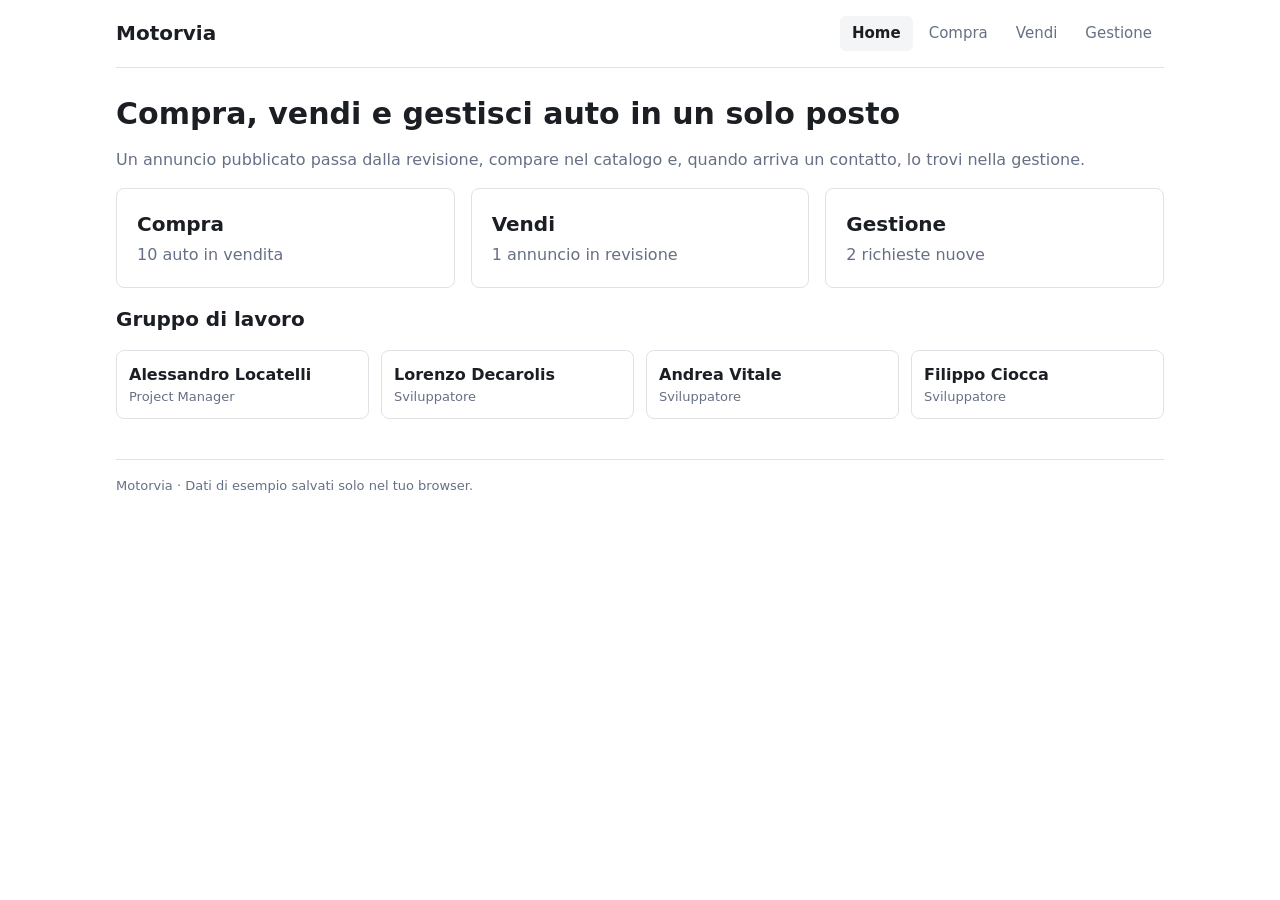
==== commit 315512dd: "Rename index (7).html to index.html" ====
--- a/index.html
+++ b/index.html
@@ -59,13 +59,11 @@
 
 /* home */
 .cards3 { display: grid; grid-template-columns: repeat(3, 1fr); gap: 16px; }
-.door { display: grid; gap: 6px; align-content: start; padding: 20px; border: 1px solid var(--line); border-radius: 8px; color: var(--ink); text-decoration: none; }
+.door { display: grid; gap: 4px; padding: 20px; border: 1px solid var(--line); border-radius: 8px; color: var(--ink); text-decoration: none; }
 .door:hover { border-color: var(--accent); }
 .door span { color: var(--muted); }
-.door b { color: var(--accent); font-size: 14px; }
-.steps { padding-left: 20px; display: grid; gap: 6px; }
-.team { display: grid; grid-template-columns: repeat(4, 1fr); gap: 12px; list-style: none; padding: 0; }
-.team li { border: 1px solid var(--line); border-radius: 8px; padding: 12px; display: grid; gap: 2px; }
+.team { display: grid; grid-template-columns: repeat(4, 1fr); gap: 12px; list-style: none; padding: 0; margin: 0; }
+.team li { border: 1px solid var(--line); border-radius: 8px; padding: 12px; display: grid; }
 
 /* catalogo */
 .catalog { display: grid; grid-template-columns: 240px minmax(0, 1fr); gap: 24px; align-items: start; }
@@ -147,7 +145,7 @@
 @media (max-width: 860px) {
   .catalog, .vendi, .dlg { grid-template-columns: 1fr; }
   .cards3, .team { grid-template-columns: 1fr 1fr; }
-  .summary { grid-template-columns: 1fr 1fr; }
+    .summary { grid-template-columns: 1fr 1fr; }
 }
 @media (max-width: 520px) {
   .cards3, .team, .grid2, .stats3 { grid-template-columns: 1fr; }
@@ -171,21 +169,12 @@
   <main id="p-home" class="stack" hidden>
     <div class="stack">
       <h1>Compra, vendi e gestisci auto in un solo posto</h1>
-      <p class="muted">Un annuncio pubblicato da chi vende passa dalla revisione, compare tra le auto da comprare e, quando arriva un contatto, lo trovi nella gestione.</p>
+      <p class="muted">Un annuncio pubblicato passa dalla revisione, compare nel catalogo e, quando arriva un contatto, lo trovi nella gestione.</p>
     </div>
     <div class="cards3">
-      <a class="door" href="#compra"><h2>Compra</h2><span>Cerca per marca, prezzo, anno, chilometri e alimentazione, poi scrivi al venditore.</span><span id="n-vendita"></span><b>Vai al catalogo →</b></a>
-      <a class="door" href="#vendi"><h2>Vendi</h2><span>Compila i dati, aggiungi le foto e controlla l'anteprima prima dell'invio.</span><span id="n-revisione"></span><b>Pubblica un annuncio →</b></a>
-      <a class="door" href="#gestione"><h2>Gestione</h2><span>Approva gli annunci, rispondi alle richieste e registra le vendite.</span><span id="n-richieste"></span><b>Apri la gestione →</b></a>
-    </div>
-    <div class="stack">
-      <h2>Come funziona</h2>
-      <ol class="steps">
-        <li><b>Il venditore pubblica</b> marca, modello, prezzo, chilometri, foto e contatti.</li>
-        <li><b>La gestione approva</b> l'annuncio, oppure lo respinge.</li>
-        <li><b>L'acquirente contatta</b> il venditore dal catalogo.</li>
-        <li><b>La vendita si chiude</b>: la gestione registra prezzo finale e acquirente.</li>
-      </ol>
+      <a class="door" href="#compra"><h2>Compra</h2><span id="n-vendita"></span></a>
+      <a class="door" href="#vendi"><h2>Vendi</h2><span id="n-revisione"></span></a>
+      <a class="door" href="#gestione"><h2>Gestione</h2><span id="n-richieste"></span></a>
     </div>
     <div class="stack">
       <h2>Gruppo di lavoro</h2>
@@ -345,7 +334,7 @@
     </p>
   </main>
 
-  <p class="small muted" style="margin-top:40px;border-top:1px solid var(--line);padding-top:16px">© 2026 Motorvia · Dati di esempio salvati solo nel tuo browser.</p>
+  <p class="small muted" style="margin-top:40px;border-top:1px solid var(--line);padding-top:16px">Motorvia · Dati di esempio salvati solo nel tuo browser.</p>
 </div>
 
 <dialog id="dlg" aria-label="Dettaglio auto">
@@ -459,7 +448,6 @@
   }
   window.addEventListener("hashchange", route);
 
-  /* ========== HOME ========== */
   function home() {
     var a = getA(), r = getR();
     var n = function (st) { return a.filter(function (x) { return x.stato === st; }).length; };
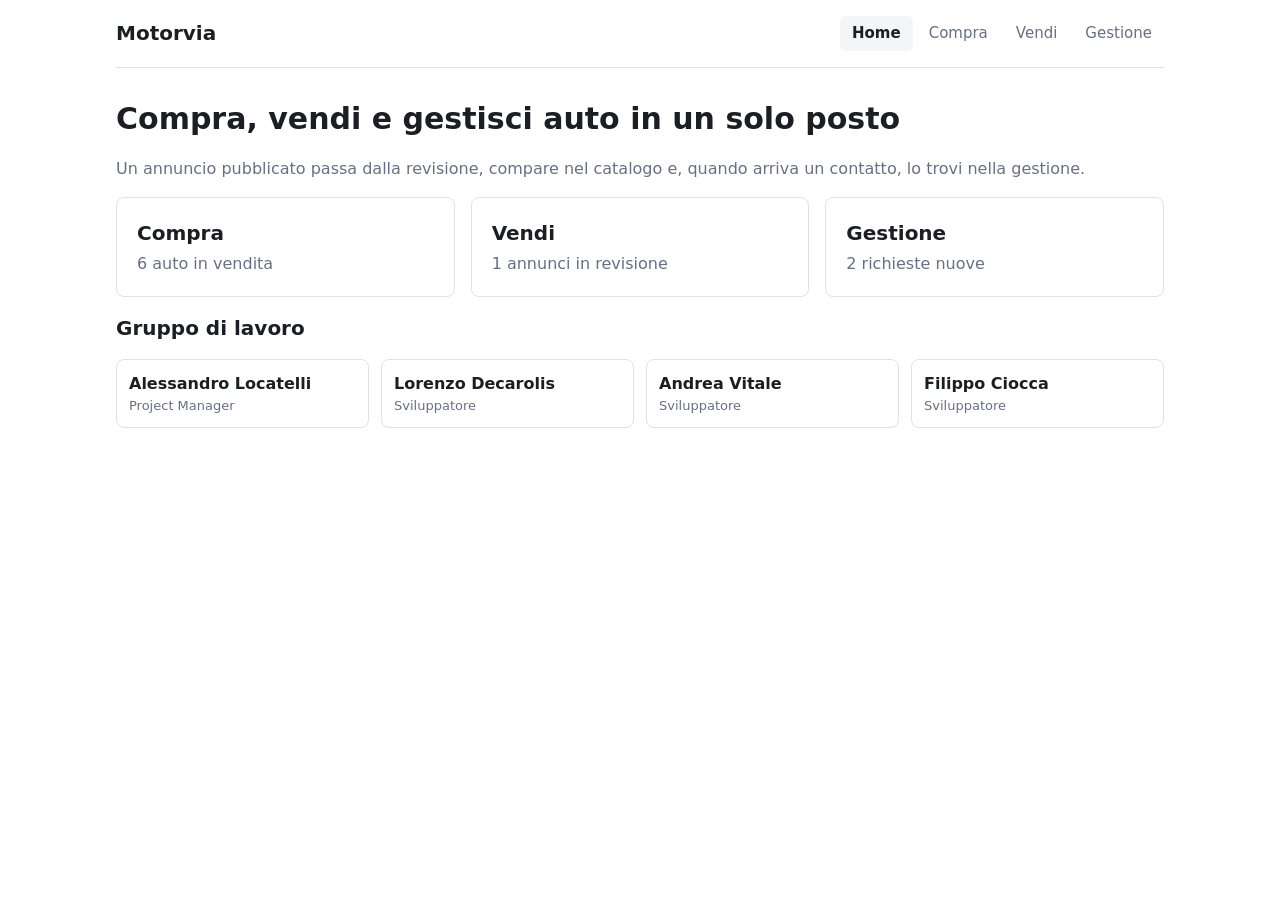
==== commit f963786d: "Update index.html" ====
--- a/index.html
+++ b/index.html
@@ -1,825 +1,834 @@
-<!doctype html>
+<!DOCTYPE html>
 <html lang="it">
 <head>
-<meta charset="utf-8">
-<meta name="viewport" content="width=device-width, initial-scale=1">
-<title>Motorvia · Compravendita auto</title>
-<style>
-:root {
-  --bg: #fff; --soft: #f4f5f7; --ink: #1b1f24; --muted: #667085; --line: #dfe3e8;
-  --accent: #1f5eff; --accent-ink: #fff; --ok: #1a7f4b; --warn: #a15c00; --bad: #c0362c;
-  color-scheme: light;
-}
-@media (prefers-color-scheme: dark) {
-  :root { --bg: #14171b; --soft: #1d2127; --ink: #e8eaed; --muted: #9aa3ad; --line: #2e343c;
-    --accent: #6b95ff; --accent-ink: #0b1220; --ok: #5bd08f; --warn: #e8b84a; --bad: #ff8f80; color-scheme: dark; }
-}
-* { box-sizing: border-box; }
-[hidden] { display: none !important; }
-body { margin: 0; background: var(--bg); color: var(--ink); font: 16px/1.5 system-ui, -apple-system, "Segoe UI", Roboto, sans-serif; }
-h1, h2, h3, p, ul, ol { margin: 0; }
-h1 { font-size: 30px; line-height: 1.2; }
-h2 { font-size: 20px; }
-h3 { font-size: 17px; }
-a { color: var(--accent); }
-.wrap { max-width: 1080px; margin: 0 auto; padding: 0 16px 48px; }
-.muted { color: var(--muted); }
-.small { font-size: 13px; }
-.stack { display: grid; gap: 16px; }
-
-/* intestazione */
-header.top { display: flex; flex-wrap: wrap; align-items: center; justify-content: space-between; gap: 8px 24px; padding: 16px 0; border-bottom: 1px solid var(--line); margin-bottom: 28px; }
-.brand { font-weight: 700; font-size: 20px; color: var(--ink); text-decoration: none; }
-nav { display: flex; gap: 4px; flex-wrap: wrap; }
-nav a { color: var(--muted); text-decoration: none; padding: 6px 12px; border-radius: 6px; font-size: 15px; }
-nav a:hover { background: var(--soft); }
-nav a[aria-current="page"] { background: var(--soft); color: var(--ink); font-weight: 600; }
-
-/* controlli */
-label { display: grid; gap: 4px; font-size: 13px; font-weight: 600; color: var(--muted); min-width: 0; }
-input, select, textarea { font: inherit; font-size: 15px; color: var(--ink); background: var(--bg); border: 1px solid var(--line); border-radius: 6px; padding: 8px 10px; width: 100%; min-width: 0; }
-input[type=range] { padding: 0; border: 0; accent-color: var(--accent); }
-textarea { resize: vertical; min-height: 80px; }
-:focus-visible { outline: 2px solid var(--accent); outline-offset: 2px; }
-.btn { font: inherit; font-size: 15px; font-weight: 600; cursor: pointer; border-radius: 6px; padding: 9px 16px; border: 1px solid var(--accent); background: var(--accent); color: var(--accent-ink); display: inline-block; text-decoration: none; text-align: center; }
-.btn.ghost { background: transparent; color: var(--ink); border-color: var(--line); }
-.btn.danger { background: transparent; color: var(--bad); border-color: var(--bad); }
-.btn.sm { padding: 4px 10px; font-size: 13px; }
-.btn:disabled { opacity: .5; cursor: default; }
-.box { background: var(--soft); border-radius: 8px; padding: 16px; }
-.grid2 { display: grid; grid-template-columns: 1fr 1fr; gap: 12px; }
-.full { grid-column: 1 / -1; }
-.err { color: var(--bad); font-size: 14px; }
-.ok { color: var(--ok); }
-.pill { font-size: 12px; font-weight: 600; padding: 2px 8px; border-radius: 99px; border: 1px solid currentColor; white-space: nowrap; }
-.pill.pubblicato, .pill.gestita { color: var(--ok); }
-.pill.revisione, .pill.nuova { color: var(--warn); }
-.pill.venduto { color: var(--accent); }
-.pill.rifiutato { color: var(--bad); }
-
-/* home */
-.cards3 { display: grid; grid-template-columns: repeat(3, 1fr); gap: 16px; }
-.door { display: grid; gap: 4px; padding: 20px; border: 1px solid var(--line); border-radius: 8px; color: var(--ink); text-decoration: none; }
-.door:hover { border-color: var(--accent); }
-.door span { color: var(--muted); }
-.team { display: grid; grid-template-columns: repeat(4, 1fr); gap: 12px; list-style: none; padding: 0; margin: 0; }
-.team li { border: 1px solid var(--line); border-radius: 8px; padding: 12px; display: grid; }
-
-/* catalogo */
-.catalog { display: grid; grid-template-columns: 240px minmax(0, 1fr); gap: 24px; align-items: start; }
-.filters { display: grid; gap: 14px; }
-.row { display: flex; justify-content: space-between; font-size: 13px; }
-.bar-top { display: flex; flex-wrap: wrap; justify-content: space-between; align-items: center; gap: 8px; margin-bottom: 14px; }
-.bar-top select { width: auto; }
-.grid { display: grid; grid-template-columns: repeat(auto-fill, minmax(230px, 1fr)); gap: 16px; }
-.card { border: 1px solid var(--line); border-radius: 8px; overflow: hidden; background: var(--bg); color: inherit; font: inherit; text-align: left; padding: 0; display: flex; flex-direction: column; min-width: 0; }
-button.card { cursor: pointer; }
-button.card:hover { border-color: var(--accent); }
-.art { aspect-ratio: 16 / 10; background: var(--soft); display: flex; align-items: center; justify-content: center; gap: 8px; color: var(--muted); font-size: 14px; }
-.art img { width: 100%; height: 100%; object-fit: cover; display: block; }
-.dot { width: 14px; height: 14px; border-radius: 50%; border: 1px solid var(--line); display: inline-block; }
-.card .body { padding: 12px 14px 14px; display: grid; gap: 4px; }
-.price { font-size: 22px; font-weight: 700; }
-.empty { border: 1px dashed var(--line); border-radius: 8px; padding: 32px; text-align: center; color: var(--muted); grid-column: 1 / -1; }
-
-/* dettaglio */
-dialog { background: var(--bg); color: var(--ink); border: 1px solid var(--line); border-radius: 10px; padding: 0; width: min(820px, calc(100% - 24px)); max-height: calc(100% - 24px); }
-dialog::backdrop { background: rgba(0, 0, 0, .5); }
-.dlg { display: grid; grid-template-columns: 1fr 1fr; gap: 24px; padding: 24px; }
-.dlg .art { border-radius: 8px; overflow: hidden; }
-.close { float: right; margin: 8px 8px 0 0; }
-.thumbs { display: flex; gap: 6px; margin-top: 8px; }
-.thumbs button { width: 56px; height: 42px; padding: 0; border: 2px solid var(--line); border-radius: 4px; overflow: hidden; cursor: pointer; background: none; }
-.thumbs button[aria-current] { border-color: var(--accent); }
-.thumbs img { width: 100%; height: 100%; object-fit: cover; display: block; }
-table { width: 100%; border-collapse: collapse; font-size: 14px; }
-th, td { text-align: left; padding: 8px 10px; border-bottom: 1px solid var(--line); vertical-align: middle; }
-th { font-size: 12px; color: var(--muted); font-weight: 600; white-space: nowrap; }
-.r { text-align: right; }
-.tw { overflow-x: auto; border: 1px solid var(--line); border-radius: 8px; }
-.tw table { min-width: 720px; }
-.tw tr:last-child td { border-bottom: 0; }
-.chips { display: flex; flex-wrap: wrap; gap: 6px; padding: 0; list-style: none; }
-.chips li { font-size: 12px; background: var(--soft); border-radius: 99px; padding: 2px 10px; }
-
-/* vendi */
-.vendi { display: grid; grid-template-columns: minmax(0, 1.3fr) minmax(0, .7fr); gap: 24px; align-items: start; }
-fieldset { border: 0; padding: 0; margin: 0 0 20px; min-width: 0; }
-legend { font-weight: 700; font-size: 17px; padding: 0; margin-bottom: 10px; }
-.sw { display: flex; flex-wrap: wrap; gap: 8px; }
-.sw label { position: relative; display: block; }
-.sw input { position: absolute; opacity: 0; inset: 0; width: 100%; height: 100%; margin: 0; cursor: pointer; }
-.sw span { display: block; width: 28px; height: 28px; border-radius: 50%; border: 1px solid var(--line); }
-.sw input:checked + span { outline: 2px solid var(--accent); outline-offset: 2px; }
-.sw input:focus-visible + span { outline: 2px solid var(--accent); outline-offset: 2px; }
-.photos { display: flex; flex-wrap: wrap; gap: 8px; margin-top: 8px; }
-.ph { position: relative; width: 88px; height: 66px; border-radius: 6px; overflow: hidden; border: 1px solid var(--line); }
-.ph img { width: 100%; height: 100%; object-fit: cover; display: block; }
-.ph button { position: absolute; right: 2px; top: 2px; width: 22px; height: 22px; border: 0; border-radius: 50%; background: rgba(0, 0, 0, .7); color: #fff; cursor: pointer; }
-.list { list-style: none; padding: 0; display: grid; gap: 8px; }
-.list li { border: 1px solid var(--line); border-radius: 8px; padding: 10px 14px; display: flex; flex-wrap: wrap; gap: 8px 16px; align-items: center; justify-content: space-between; }
-
-/* gestione */
-.summary { display: grid; grid-template-columns: repeat(4, 1fr); gap: 12px; margin-bottom: 20px; }
-.summary div { background: var(--soft); border-radius: 8px; padding: 12px 14px; display: grid; }
-.summary b { font-size: 24px; }
-.summary .warn b { color: var(--warn); }
-.tabs { display: flex; gap: 4px; border-bottom: 1px solid var(--line); margin-bottom: 16px; }
-.tabs button { font: inherit; font-weight: 600; background: none; border: 0; border-bottom: 2px solid transparent; padding: 8px 14px; cursor: pointer; color: var(--muted); margin-bottom: -1px; }
-.tabs button[aria-selected="true"] { color: var(--ink); border-bottom-color: var(--accent); }
-.toolbar { display: flex; flex-wrap: wrap; gap: 12px; margin-bottom: 12px; }
-.toolbar label { flex: 0 1 220px; }
-.acts { display: flex; flex-wrap: wrap; gap: 6px; }
-.soldf { display: flex; flex-wrap: wrap; gap: 10px; align-items: end; background: var(--soft); }
-.soldf label { flex: 0 1 190px; }
-.req { border: 1px solid var(--line); border-radius: 8px; padding: 14px; display: grid; gap: 6px; }
-.req header { display: flex; justify-content: space-between; align-items: center; gap: 8px; }
-.stats3 { display: grid; grid-template-columns: repeat(3, 1fr); gap: 12px; margin-bottom: 16px; }
-.stats3 div { background: var(--soft); border-radius: 8px; padding: 12px 14px; display: grid; }
-.stats3 b { font-size: 22px; }
-.bars { display: grid; grid-template-columns: repeat(6, 1fr); gap: 10px; align-items: end; height: 170px; border-bottom: 1px solid var(--line); margin-top: 10px; }
-.bar { display: grid; align-content: end; height: 100%; text-align: center; gap: 2px; font-size: 11px; color: var(--muted); }
-.bar i { display: block; background: var(--accent); border-radius: 3px 3px 0 0; min-height: 2px; }
-.months { display: grid; grid-template-columns: repeat(6, 1fr); gap: 10px; text-align: center; font-size: 12px; color: var(--muted); margin: 4px 0 20px; }
-
-@media (max-width: 860px) {
-  .catalog, .vendi, .dlg { grid-template-columns: 1fr; }
-  .cards3, .team { grid-template-columns: 1fr 1fr; }
-    .summary { grid-template-columns: 1fr 1fr; }
-}
-@media (max-width: 520px) {
-  .cards3, .team, .grid2, .stats3 { grid-template-columns: 1fr; }
-  h1 { font-size: 26px; }
-}
-</style>
+  <meta charset="UTF-8">
+  <meta name="viewport" content="width=device-width, initial-scale=1.0">
+  <title>Motorvia · Compravendita auto</title>
+  <style>
+    :root {
+      --sfondo: #ffffff;
+      --sfondo-box: #f4f5f7;
+      --testo: #1b1f24;
+      --testo-chiaro: #667085;
+      --bordo: #dfe3e8;
+      --blu: #1f5eff;
+      --testo-blu: #ffffff;
+      --verde: #1a7f4b;
+      --arancio: #a15c00;
+      --rosso: #c0362c;
+    }
+
+    @media (prefers-color-scheme: dark) {
+      :root {
+        --sfondo: #14171b;
+        --sfondo-box: #1d2127;
+        --testo: #e8eaed;
+        --testo-chiaro: #9aa3ad;
+        --bordo: #2e343c;
+        --blu: #6b95ff;
+        --testo-blu: #0b1220;
+        --verde: #5bd08f;
+        --arancio: #e8b84a;
+        --rosso: #ff8f80;
+      }
+    }
+
+    * { box-sizing: border-box; }
+    [hidden] { display: none !important; }
+    body { margin: 0; background: var(--sfondo); color: var(--testo); font: 16px/1.5 system-ui, sans-serif; }
+    h1, h2, h3, p, ul { margin: 0; }
+    h1 { font-size: 30px; }
+    h2 { font-size: 20px; }
+    h3 { font-size: 17px; }
+    a { color: var(--blu); }
+
+    .contenitore { max-width: 1080px; margin: 0 auto; padding: 0 16px 48px; }
+    .testo-chiaro { color: var(--testo-chiaro); }
+    .piccolo { font-size: 13px; }
+    .colonna { display: grid; gap: 16px; }
+    .box { background: var(--sfondo-box); border-radius: 8px; padding: 16px; }
+    .griglia-2 { display: grid; grid-template-columns: 1fr 1fr; gap: 12px; }
+    .tutta-larghezza { grid-column: 1 / -1; }
+    .successo { color: var(--verde); }
+
+    /* Menu in alto */
+    .intestazione { display: flex; flex-wrap: wrap; align-items: center; justify-content: space-between; gap: 12px; padding: 16px 0; border-bottom: 1px solid var(--bordo); margin-bottom: 28px; }
+    .logo { font-weight: 700; font-size: 20px; color: var(--testo); text-decoration: none; }
+    nav { display: flex; gap: 4px; }
+    nav a { color: var(--testo-chiaro); text-decoration: none; padding: 6px 12px; border-radius: 6px; font-size: 15px; }
+    nav a.attivo { background: var(--sfondo-box); color: var(--testo); font-weight: 600; }
+
+    /* Form e Bottoni */
+    label { display: grid; gap: 4px; font-size: 13px; font-weight: 600; color: var(--testo-chiaro); }
+    input, select, textarea { font: inherit; font-size: 15px; color: var(--testo); background: var(--sfondo); border: 1px solid var(--bordo); border-radius: 6px; padding: 8px 10px; width: 100%; }
+    input[type="range"] { padding: 0; border: 0; accent-color: var(--blu); }
+    textarea { min-height: 80px; }
+
+    .bottone { font: inherit; font-size: 15px; font-weight: 600; cursor: pointer; border-radius: 6px; padding: 9px 16px; border: 1px solid var(--blu); background: var(--blu); color: var(--testo-blu); }
+    .bottone.secondario { background: transparent; color: var(--testo); border-color: var(--bordo); }
+    .bottone.pericolo { background: transparent; color: var(--rosso); border-color: var(--rosso); }
+    .bottone.piccolo { padding: 4px 10px; font-size: 13px; }
+
+    .badge { font-size: 12px; font-weight: 600; padding: 2px 8px; border-radius: 99px; border: 1px solid currentColor; }
+    .badge.pubblicato, .badge.gestita { color: var(--verde); }
+    .badge.revisione, .badge.nuova { color: var(--arancio); }
+    .badge.venduto { color: var(--blu); }
+    .badge.rifiutato { color: var(--rosso); }
+
+    /* Home */
+    .tre-colonne { display: grid; grid-template-columns: repeat(3, 1fr); gap: 16px; }
+    .riquadro-home { display: grid; gap: 4px; padding: 20px; border: 1px solid var(--bordo); border-radius: 8px; color: var(--testo); text-decoration: none; }
+    .riquadro-home span { color: var(--testo-chiaro); }
+    .lista-team { display: grid; grid-template-columns: repeat(4, 1fr); gap: 12px; list-style: none; padding: 0; }
+    .lista-team li { border: 1px solid var(--bordo); border-radius: 8px; padding: 12px; display: grid; }
+
+    /* Compra */
+    .layout-catalogo { display: grid; grid-template-columns: 240px 1fr; gap: 24px; align-items: start; }
+    .barra-superiore { display: flex; justify-content: space-between; align-items: center; margin-bottom: 14px; }
+    .griglia-auto { display: grid; grid-template-columns: repeat(auto-fill, minmax(230px, 1fr)); gap: 16px; }
+    .card-auto { border: 1px solid var(--bordo); border-radius: 8px; overflow: hidden; background: var(--sfondo); color: inherit; font: inherit; text-align: left; padding: 0; display: flex; flex-direction: column; cursor: pointer; }
+    .immagine-auto { aspect-ratio: 16 / 10; background: var(--sfondo-box); display: flex; align-items: center; justify-content: center; gap: 8px; color: var(--testo-chiaro); font-size: 14px; }
+    .immagine-auto img { width: 100%; height: 100%; object-fit: cover; }
+    .pallino-colore { width: 14px; height: 14px; border-radius: 50%; border: 1px solid var(--bordo); }
+    .corpo-card { padding: 12px 14px; display: grid; gap: 4px; }
+    .prezzo { font-size: 22px; font-weight: 700; }
+    .vuoto { border: 1px dashed var(--bordo); border-radius: 8px; padding: 32px; text-align: center; color: var(--testo-chiaro); grid-column: 1 / -1; }
+
+    /* Popup Dettaglio */
+    dialog { background: var(--sfondo); color: var(--testo); border: 1px solid var(--bordo); border-radius: 10px; padding: 0; width: min(820px, calc(100% - 24px)); }
+    dialog::backdrop { background: rgba(0, 0, 0, 0.5); }
+    .contenuto-popup { display: grid; grid-template-columns: 1fr 1fr; gap: 24px; padding: 24px; }
+    .chiudi-popup { float: right; margin: 10px 10px 0 0; }
+    .etichette-optional { display: flex; flex-wrap: wrap; gap: 6px; padding: 0; list-style: none; }
+    .etichette-optional li { font-size: 12px; background: var(--sfondo-box); border-radius: 99px; padding: 2px 10px; }
+
+    /* Vendi */
+    .layout-vendi { display: grid; grid-template-columns: 1.3fr 0.7fr; gap: 24px; align-items: start; }
+    fieldset { border: 0; padding: 0; margin: 0 0 20px; }
+    legend { font-weight: 700; font-size: 17px; margin-bottom: 10px; }
+    .scelta-colori { display: flex; gap: 8px; }
+    .scelta-colori label { position: relative; cursor: pointer; }
+    .scelta-colori input { position: absolute; opacity: 0; }
+    .scelta-colori span { display: block; width: 28px; height: 28px; border-radius: 50%; border: 1px solid var(--bordo); }
+    .scelta-colori input:checked + span { outline: 2px solid var(--blu); outline-offset: 2px; }
+    .anteprima-foto { display: flex; gap: 8px; margin-top: 8px; }
+    .box-foto { position: relative; width: 88px; height: 66px; border-radius: 6px; overflow: hidden; border: 1px solid var(--bordo); }
+    .box-foto img { width: 100%; height: 100%; object-fit: cover; }
+    .box-foto button { position: absolute; right: 2px; top: 2px; width: 22px; height: 22px; border: 0; border-radius: 50%; background: rgba(0, 0, 0, 0.7); color: #fff; cursor: pointer; }
+    .lista-miei-annunci { list-style: none; padding: 0; display: grid; gap: 8px; }
+    .lista-miei-annunci li { border: 1px solid var(--bordo); border-radius: 8px; padding: 10px 14px; display: flex; justify-content: space-between; align-items: center; }
+
+    /* Gestione */
+    .riepilogo-numeri { display: grid; grid-template-columns: repeat(4, 1fr); gap: 12px; margin-bottom: 20px; }
+    .riepilogo-numeri div { background: var(--sfondo-box); border-radius: 8px; padding: 12px 14px; display: grid; }
+    .riepilogo-numeri b { font-size: 24px; }
+    .riepilogo-numeri .avviso b { color: var(--arancio); }
+    .schede { display: flex; gap: 4px; border-bottom: 1px solid var(--bordo); margin-bottom: 16px; }
+    .schede button { font: inherit; font-weight: 600; background: none; border: 0; border-bottom: 2px solid transparent; padding: 8px 14px; cursor: pointer; color: var(--testo-chiaro); }
+    .schede button.attiva { color: var(--testo); border-bottom-color: var(--blu); }
+    .barra-filtri-tabella { display: flex; gap: 12px; margin-bottom: 12px; }
+    .contenitore-tabella { overflow-x: auto; border: 1px solid var(--bordo); border-radius: 8px; }
+    table { width: 100%; border-collapse: collapse; font-size: 14px; }
+    th, td { text-align: left; padding: 10px; border-bottom: 1px solid var(--bordo); }
+    th { font-size: 12px; color: var(--testo-chiaro); }
+    .destra { text-align: right; }
+    .card-richiesta { border: 1px solid var(--bordo); border-radius: 8px; padding: 14px; display: grid; gap: 6px; }
+    .card-richiesta header { display: flex; justify-content: space-between; }
+
+    /* Grafico */
+    .grafico-barre { display: grid; grid-template-columns: repeat(6, 1fr); gap: 10px; align-items: end; height: 170px; border-bottom: 1px solid var(--bordo); margin-top: 10px; }
+    .colonna-barra { display: grid; align-content: end; height: 100%; text-align: center; gap: 4px; font-size: 11px; color: var(--testo-chiaro); }
+    .colonna-barra i { display: block; background: var(--blu); border-radius: 4px 4px 0 0; min-height: 2px; }
+    .nomi-mesi { display: grid; grid-template-columns: repeat(6, 1fr); gap: 10px; text-align: center; font-size: 12px; color: var(--testo-chiaro); margin: 4px 0 20px; }
+
+    @media (max-width: 860px) {
+      .layout-catalogo, .layout-vendi, .contenuto-popup { grid-template-columns: 1fr; }
+      .tre-colonne, .lista-team, .riepilogo-numeri { grid-template-columns: 1fr 1fr; }
+    }
+  </style>
 </head>
 <body>
-<div class="wrap">
-  <header class="top">
-    <a class="brand" href="#home">Motorvia</a>
-    <nav aria-label="Principale">
-      <a href="#home" data-nav="home">Home</a>
-      <a href="#compra" data-nav="compra">Compra</a>
-      <a href="#vendi" data-nav="vendi">Vendi</a>
-      <a href="#gestione" data-nav="gestione">Gestione</a>
+
+<div class="contenitore">
+  <header class="intestazione">
+    <a class="logo" href="#home">Motorvia</a>
+    <nav>
+      <a href="#home" id="link-home">Home</a>
+      <a href="#compra" id="link-compra">Compra</a>
+      <a href="#vendi" id="link-vendi">Vendi</a>
+      <a href="#gestione" id="link-gestione">Gestione</a>
     </nav>
   </header>
 
   <!-- HOME -->
-  <main id="p-home" class="stack" hidden>
-    <div class="stack">
+  <main id="pagina-home" class="colonna">
+    <div class="colonna">
       <h1>Compra, vendi e gestisci auto in un solo posto</h1>
-      <p class="muted">Un annuncio pubblicato passa dalla revisione, compare nel catalogo e, quando arriva un contatto, lo trovi nella gestione.</p>
-    </div>
-    <div class="cards3">
-      <a class="door" href="#compra"><h2>Compra</h2><span id="n-vendita"></span></a>
-      <a class="door" href="#vendi"><h2>Vendi</h2><span id="n-revisione"></span></a>
-      <a class="door" href="#gestione"><h2>Gestione</h2><span id="n-richieste"></span></a>
-    </div>
-    <div class="stack">
+      <p class="testo-chiaro">Un annuncio pubblicato passa dalla revisione, compare nel catalogo e, quando arriva un contatto, lo trovi nella gestione.</p>
+    </div>
+    <div class="tre-colonne">
+      <a class="riquadro-home" href="#compra"><h2>Compra</h2><span id="home-num-vendita"></span></a>
+      <a class="riquadro-home" href="#vendi"><h2>Vendi</h2><span id="home-num-revisione"></span></a>
+      <a class="riquadro-home" href="#gestione"><h2>Gestione</h2><span id="home-num-richieste"></span></a>
+    </div>
+    <div class="colonna">
       <h2>Gruppo di lavoro</h2>
-      <ul class="team">
-        <li><b>Alessandro Locatelli</b><span class="muted small">Project Manager</span></li>
-        <li><b>Lorenzo Decarolis</b><span class="muted small">Sviluppatore</span></li>
-        <li><b>Andrea Vitale</b><span class="muted small">Sviluppatore</span></li>
-        <li><b>Filippo Ciocca</b><span class="muted small">Sviluppatore</span></li>
+      <ul class="lista-team">
+        <li><b>Alessandro Locatelli</b><span class="testo-chiaro piccolo">Project Manager</span></li>
+        <li><b>Lorenzo Decarolis</b><span class="testo-chiaro piccolo">Sviluppatore</span></li>
+        <li><b>Andrea Vitale</b><span class="testo-chiaro piccolo">Sviluppatore</span></li>
+        <li><b>Filippo Ciocca</b><span class="testo-chiaro piccolo">Sviluppatore</span></li>
       </ul>
     </div>
   </main>
 
   <!-- COMPRA -->
-  <main id="p-compra" class="stack" hidden>
+  <main id="pagina-compra" class="colonna" hidden>
     <h1>Trova la tua prossima auto</h1>
-    <div class="catalog">
-      <form class="filters box" id="filters" aria-label="Filtri">
+    <div class="layout-catalogo">
+      <form class="colonna box" id="form-filtri">
         <h2>Filtri</h2>
-        <label>Marca o modello<input id="f-text" type="search" placeholder="Es. Golf, Panda"></label>
-        <label>Marca<select id="f-marca"></select></label>
+        <label>Marca o modello<input id="filtro-testo" type="search" placeholder="Es. Golf, Panda"></label>
+        <label>Marca<select id="filtro-marca"></select></label>
         <label>Alimentazione
-          <select id="f-carb"><option value="">Tutte</option><option>Benzina</option><option>Diesel</option><option>Ibrida</option><option>Elettrica</option><option>GPL</option></select>
+          <select id="filtro-carburante">
+            <option value="">Tutte</option><option>Benzina</option><option>Diesel</option><option>Ibrida</option><option>Elettrica</option><option>GPL</option>
+          </select>
         </label>
         <label>Prezzo massimo
-          <input id="f-prezzo" type="range" min="5000" max="40000" step="500" value="40000">
-          <span class="row"><span>5.000 €</span><b id="f-prezzo-out"></b></span>
+          <input id="filtro-prezzo" type="range" min="5000" max="40000" step="500" value="40000">
+          <div style="display:flex; justify-content:space-between;"><span>5.000 €</span><b id="testo-prezzo-max"></b></div>
         </label>
         <label>Chilometri massimi
-          <input id="f-km" type="range" min="10000" max="200000" step="5000" value="200000">
-          <span class="row"><span>10.000</span><b id="f-km-out"></b></span>
+          <input id="filtro-km" type="range" min="10000" max="200000" step="5000" value="200000">
+          <div style="display:flex; justify-content:space-between;"><span>10.000</span><b id="testo-km-max"></b></div>
         </label>
-        <label>Anno di immatricolazione<select id="f-anno"></select></label>
-        <button class="btn ghost" type="button" id="f-reset">Azzera filtri</button>
+        <label>Anno di immatricolazione<select id="filtro-anno"></select></label>
+        <button class="bottone secondario" type="button" onclick="azzeraFiltri()">Azzera filtri</button>
       </form>
+
       <div>
-        <div class="bar-top">
-          <p aria-live="polite"><b id="count">0</b> <span id="count-label">auto trovate</span></p>
-          <label style="display:flex;align-items:center;gap:8px">Ordina per
-            <select id="sort">
+        <div class="barra-superiore">
+          <p><b id="conteggio-auto">0</b> auto trovate</p>
+          <label style="display:flex; align-items:center; gap:8px;">Ordina per
+            <select id="ordinamento" style="width:auto;">
               <option value="prezzo-asc">Prezzo, dal più basso</option>
               <option value="prezzo-desc">Prezzo, dal più alto</option>
               <option value="anno-desc">Più recenti</option>
               <option value="km-asc">Meno chilometri</option>
-              <option value="data-desc">Ultimi annunci</option>
             </select>
           </label>
         </div>
-        <div class="grid" id="grid"></div>
+        <div class="griglia-auto" id="griglia-catalogo"></div>
       </div>
     </div>
   </main>
 
   <!-- VENDI -->
-  <main id="p-vendi" class="stack" hidden>
+  <main id="pagina-vendi" class="colonna" hidden>
     <h1>Pubblica il tuo annuncio</h1>
-    <div class="vendi">
-      <form id="form" novalidate>
+    <div class="layout-vendi">
+      <form id="form-vendi">
         <fieldset>
           <legend>L'auto</legend>
-          <div class="grid2">
-            <label>Marca<input id="v-marca" list="marche" placeholder="Es. Fiat" autocomplete="off"></label>
-            <label>Modello<input id="v-modello" placeholder="Es. Panda"></label>
-            <label class="full">Versione<input id="v-versione" placeholder="Es. 1.0 Hybrid City Life"></label>
-            <label>Anno<select id="v-anno"></select></label>
-            <label>Chilometri<input id="v-km" type="number" min="0" max="500000" step="1000" value="60000"></label>
-            <label>Alimentazione<select id="v-carb"><option>Benzina</option><option>Diesel</option><option>Ibrida</option><option>Elettrica</option><option>GPL</option></select></label>
-            <label>Cambio<select id="v-cambio"><option>Manuale</option><option>Automatico</option></select></label>
-            <label>Potenza (CV)<input id="v-cv" type="number" min="20" max="900" value="90"></label>
+          <div class="griglia-2">
+            <label>Marca<input id="vendi-marca" placeholder="Es. Fiat" required></label>
+            <label>Modello<input id="vendi-modello" placeholder="Es. Panda" required></label>
+            <label class="tutta-larghezza">Versione<input id="vendi-versione" placeholder="Es. 1.0 Hybrid City Life"></label>
+            <label>Anno<select id="vendi-anno"></select></label>
+            <label>Chilometri<input id="vendi-km" type="number" value="60000"></label>
+            <label>Alimentazione
+              <select id="vendi-carburante"><option>Benzina</option><option>Diesel</option><option>Ibrida</option><option>Elettrica</option><option>GPL</option></select>
+            </label>
+            <label>Cambio
+              <select id="vendi-cambio"><option>Manuale</option><option>Automatico</option></select>
+            </label>
+            <label>Potenza (CV)<input id="vendi-cv" type="number" value="90"></label>
             <label>Carrozzeria
-              <select id="v-tipo"><option value="utilitaria">Utilitaria</option><option value="berlina" selected>Berlina</option><option value="suv">SUV</option><option value="station">Station wagon</option></select>
+              <select id="vendi-tipo">
+                <option value="utilitaria">Utilitaria</option><option value="berlina" selected>Berlina</option><option value="suv">SUV</option><option value="station">Station wagon</option>
+              </select>
             </label>
-            <div class="full"><p class="small muted" style="font-weight:600;margin-bottom:6px">Colore</p><div class="sw" id="swatches"></div></div>
+            <div class="tutta-larghezza">
+              <p class="piccolo testo-chiaro" style="font-weight:600; margin-bottom:6px;">Colore</p>
+              <div class="scelta-colori" id="contenitore-colori"></div>
+            </div>
           </div>
-          <datalist id="marche"><option>Abarth</option><option>Alfa Romeo</option><option>Audi</option><option>BMW</option><option>Citroën</option><option>Dacia</option><option>Fiat</option><option>Ford</option><option>Honda</option><option>Hyundai</option><option>Jeep</option><option>Kia</option><option>Lancia</option><option>Mercedes-Benz</option><option>Mini</option><option>Nissan</option><option>Opel</option><option>Peugeot</option><option>Renault</option><option>Seat</option><option>Skoda</option><option>Tesla</option><option>Toyota</option><option>Volkswagen</option><option>Volvo</option></datalist>
         </fieldset>
+
         <fieldset>
           <legend>Prezzo e stato</legend>
-          <div class="grid2">
-            <label class="full">Prezzo in euro<input id="v-prezzo" type="number" min="0" step="100" placeholder="Es. 9500"><span class="small muted" id="v-hint"></span></label>
-            <label class="full">Descrizione dello stato<textarea id="v-desc" placeholder="Tagliandi, proprietari, danni, gomme, garanzia…"></textarea></label>
-            <label class="full">Dotazioni, separate da virgola<input id="v-opt" placeholder="Es. Navigatore, Sensori di parcheggio"></label>
+          <div class="griglia-2">
+            <label class="tutta-larghezza">Prezzo in euro
+              <input id="vendi-prezzo" type="number" placeholder="Es. 9500" required>
+              <span class="piccolo testo-chiaro" id="suggerimento-prezzo"></span>
+            </label>
+            <label class="tutta-larghezza">Descrizione dello stato<textarea id="vendi-descrizione" required></textarea></label>
+            <label class="tutta-larghezza">Dotazioni, separate da virgola<input id="vendi-optional" placeholder="Es. Navigatore, Sensori di parcheggio"></label>
           </div>
         </fieldset>
+
         <fieldset>
           <legend>Foto</legend>
-          <label>Fino a 3 foto<input id="v-foto" type="file" accept="image/*" multiple></label>
-          <div class="photos" id="photos"></div>
+          <label>Fino a 3 foto<input id="vendi-foto" type="file" accept="image/*" multiple></label>
+          <div class="anteprima-foto" id="contenitore-foto"></div>
         </fieldset>
+
         <fieldset>
           <legend>Contatti</legend>
-          <div class="grid2">
-            <label class="full">Nome e cognome<input id="v-nome" autocomplete="name"></label>
-            <label>Telefono<input id="v-tel" type="tel" autocomplete="tel"></label>
-            <label>Email<input id="v-mail" type="email" autocomplete="email"></label>
+          <div class="griglia-2">
+            <label class="tutta-larghezza">Nome e cognome<input id="vendi-nome" required></label>
+            <label>Telefono<input id="vendi-telefono" type="tel"></label>
+            <label>Email<input id="vendi-email" type="email"></label>
           </div>
         </fieldset>
-        <div id="errs" aria-live="polite"></div>
-        <button class="btn" type="submit">Invia alla revisione</button>
-        <div id="done" aria-live="polite"></div>
+
+        <button class="bottone" type="submit">Invia alla revisione</button>
+        <div id="messaggio-conferma"></div>
       </form>
-      <aside class="stack" aria-label="Anteprima">
+
+      <aside class="colonna">
         <h2>Anteprima</h2>
-        <div class="card" id="preview"></div>
-        <p class="small muted">Compare nel catalogo dopo l'approvazione della gestione.</p>
+        <div class="card-auto" id="card-anteprima"></div>
+        <p class="piccolo testo-chiaro">Compare nel catalogo dopo l'approvazione della gestione.</p>
       </aside>
     </div>
-    <div class="stack">
+
+    <div class="colonna">
       <h2>I tuoi annunci</h2>
-      <ul class="list" id="mine"></ul>
+      <ul class="lista-miei-annunci" id="lista-miei-annunci"></ul>
     </div>
   </main>
 
   <!-- GESTIONE -->
-  <main id="p-gestione" hidden>
-    <h1 style="margin-bottom:16px">Gestione vendite</h1>
-    <div class="summary" id="summary"></div>
-    <div class="tabs" role="tablist">
-      <button role="tab" id="tab-annunci" data-tab="annunci" aria-selected="true">Annunci</button>
-      <button role="tab" id="tab-richieste" data-tab="richieste" aria-selected="false">Richieste</button>
-      <button role="tab" id="tab-vendite" data-tab="vendite" aria-selected="false">Vendite</button>
-    </div>
-
-    <div id="g-annunci">
-      <div class="toolbar">
+  <main id="pagina-gestione" hidden>
+    <h1 style="margin-bottom:16px;">Gestione vendite</h1>
+    <div class="riepilogo-numeri" id="riepilogo-gestione"></div>
+
+    <div class="schede">
+      <button id="tab-annunci" class="attiva" onclick="cambiaScheda('annunci')">Annunci</button>
+      <button id="tab-richieste" onclick="cambiaScheda('richieste')">Richieste</button>
+      <button id="tab-vendite" onclick="cambiaScheda('vendite')">Vendite</button>
+    </div>
+
+    <div id="sezione-annunci">
+      <div class="barra-filtri-tabella">
         <label>Stato
-          <select id="a-stato"><option value="">Tutti</option><option value="revisione">In revisione</option><option value="pubblicato">In vendita</option><option value="venduto">Vendute</option><option value="rifiutato">Non pubblicate</option></select>
+          <select id="gestione-filtro-stato">
+            <option value="">Tutti</option><option value="revisione">In revisione</option><option value="pubblicato">In vendita</option><option value="venduto">Vendute</option><option value="rifiutato">Non pubblicate</option>
+          </select>
         </label>
-        <label>Cerca<input id="a-q" type="search" placeholder="Marca, modello, venditore"></label>
+        <label>Cerca<input id="gestione-cerca" type="search" placeholder="Marca, modello, venditore"></label>
       </div>
-      <div class="tw"><table>
-        <thead><tr><th>Rif.</th><th>Auto</th><th>Venditore</th><th class="r">Prezzo</th><th>Stato</th><th>Azioni</th></tr></thead>
-        <tbody id="a-body"></tbody>
-      </table></div>
-    </div>
-
-    <div id="g-richieste" hidden>
-      <div class="toolbar">
-        <label>Mostra<select id="r-stato"><option value="">Tutte</option><option value="nuova">Solo nuove</option><option value="gestita">Gestite</option></select></label>
+      <div class="contenitore-tabella">
+        <table>
+          <thead><tr><th>Rif.</th><th>Auto</th><th>Venditore</th><th class="destra">Prezzo</th><th>Stato</th><th>Azioni</th></tr></thead>
+          <tbody id="tabella-annunci"></tbody>
+        </table>
       </div>
-      <div class="stack" id="r-list"></div>
-    </div>
-
-    <div id="g-vendite" hidden>
-      <div class="stats3" id="v-stats"></div>
+    </div>
+
+    <div id="sezione-richieste" hidden>
+      <div class="barra-filtri-tabella">
+        <label>Mostra
+          <select id="gestione-filtro-richieste">
+            <option value="">Tutte</option><option value="nuova">Solo nuove</option><option value="gestita">Gestite</option>
+          </select>
+        </label>
+      </div>
+      <div class="colonna" id="lista-richieste"></div>
+    </div>
+
+    <div id="sezione-vendite" hidden>
+      <div class="tre-colonne" style="margin-bottom:16px;" id="statistiche-vendite"></div>
       <h3>Incassi degli ultimi 6 mesi</h3>
-      <div class="bars" id="v-bars"></div>
-      <div class="months" id="v-months"></div>
-      <div class="tw"><table>
-        <thead><tr><th>Data</th><th>Auto</th><th>Acquirente</th><th class="r">Richiesto</th><th class="r">Venduto</th><th class="r">Differenza</th></tr></thead>
-        <tbody id="v-body"></tbody>
-      </table></div>
-    </div>
-
-    <p style="margin-top:28px;display:flex;flex-wrap:wrap;gap:8px 14px;align-items:center">
-      <button class="btn ghost sm" type="button" id="g-reset">Ripristina i dati di esempio</button>
-      <span class="small muted" id="g-reset-note">Cancella annunci e richieste inseriti in questo browser.</span>
+      <div class="grafico-barre" id="grafico-barre"></div>
+      <div class="nomi-mesi" id="etichette-mesi"></div>
+      <div class="contenitore-tabella">
+        <table>
+          <thead><tr><th>Data</th><th>Auto</th><th>Acquirente</th><th class="destra">Richiesto</th><th class="destra">Venduto</th><th class="destra">Differenza</th></tr></thead>
+          <tbody id="tabella-vendite"></tbody>
+        </table>
+      </div>
+    </div>
+
+    <p style="margin-top:28px;">
+      <button class="bottone secondario piccolo" type="button" onclick="ripristinaDati()">Ripristina i dati di esempio</button>
     </p>
   </main>
-
-  <p class="small muted" style="margin-top:40px;border-top:1px solid var(--line);padding-top:16px">Motorvia · Dati di esempio salvati solo nel tuo browser.</p>
 </div>
 
-<dialog id="dlg" aria-label="Dettaglio auto">
-  <button class="btn ghost sm close" id="dlg-close" type="button" aria-label="Chiudi">Chiudi</button>
-  <div id="dlg-body"></div>
+<!-- POPUP DETTAGLIO -->
+<dialog id="popup-auto">
+  <button class="bottone secondario piccolo chiudi-popup" type="button" onclick="document.getElementById('popup-auto').close()">Chiudi</button>
+  <div id="corpo-popup"></div>
 </dialog>
 
 <script>
-(function () {
-  "use strict";
-  var $ = function (id) { return document.getElementById(id); };
-
-  /* ========== DATI ========== */
-  var KA = "motorvia.annunci.v1", KR = "motorvia.richieste.v1", memA = null, memR = null;
-  function load(k) { try { var s = localStorage.getItem(k); return s ? JSON.parse(s) : null; } catch (e) { return null; } }
-  function save(k, v) { try { localStorage.setItem(k, JSON.stringify(v)); return true; } catch (e) { return false; } }
-  function daysAgo(n) { var d = new Date(); d.setDate(d.getDate() - n); return d.toISOString(); }
-
-  var SELLERS = [
-    { nome: "Marco Ferri", tel: "+39 333 000 0101", mail: "marco.ferri@esempio.it" },
-    { nome: "Giulia Conti", tel: "+39 333 000 0102", mail: "giulia.conti@esempio.it" },
-    { nome: "Paolo Riva", tel: "+39 333 000 0103", mail: "paolo.riva@esempio.it" },
-    { nome: "Elena Gatti", tel: "+39 333 000 0104", mail: "elena.gatti@esempio.it" },
-    { nome: "Davide Longo", tel: "+39 333 000 0105", mail: "davide.longo@esempio.it" },
-    { nome: "Sara Moretti", tel: "+39 333 000 0106", mail: "sara.moretti@esempio.it" }
+  // =========================================================================
+  // 1. DATI INIZIALI E MEMORIA DEL BROWSER (localStorage)
+  // =========================================================================
+  function giorniFa(n) {
+    const d = new Date();
+    d.setDate(d.getDate() - n);
+    return d.toISOString();
+  }
+
+  const AUTO_INIZIALI = [
+    { id: 1, marca: "Fiat", modello: "Panda", versione: "1.0 Hybrid City Life", anno: 2022, km: 28400, prezzo: 12900, carb: "Ibrida", cambio: "Manuale", cv: 70, tipo: "utilitaria", colore: "#9AA3A8", desc: "Una sola proprietaria, tagliandi in concessionaria.", opt: ["Clima manuale", "Bluetooth"], stato: "pubblicato", venditore: { nome: "Marco Ferri", tel: "+39 333 000 0101" }, foto: [], mio: false, data: giorniFa(6) },
+    { id: 2, marca: "Volkswagen", modello: "Golf", versione: "2.0 TDI Life", anno: 2020, km: 76200, prezzo: 17400, carb: "Diesel", cambio: "Automatico", cv: 150, tipo: "berlina", colore: "#2B4C7E", desc: "Cambio DSG, cronologia tagliandi completa.", opt: ["Navigatore", "Apple CarPlay"], stato: "pubblicato", venditore: { nome: "Giulia Conti", tel: "+39 333 000 0102" }, foto: [], mio: false, data: giorniFa(20) },
+    { id: 3, marca: "Toyota", modello: "Yaris", versione: "1.5 Hybrid Active", anno: 2021, km: 41800, prezzo: 15600, carb: "Ibrida", cambio: "Automatico", cv: 116, tipo: "utilitaria", colore: "#B8322B", desc: "Consumi reali sotto i 5 litri ogni 100 km.", opt: ["Telecamera posteriore", "Android Auto"], stato: "pubblicato", venditore: { nome: "Paolo Riva", tel: "+39 333 000 0103" }, foto: [], mio: false, data: giorniFa(14) },
+    { id: 4, marca: "Audi", modello: "Q3", versione: "35 TDI Business", anno: 2019, km: 98700, prezzo: 21900, carb: "Diesel", cambio: "Automatico", cv: 150, tipo: "suv", colore: "#23282B", desc: "Ben tenuta, interni in ottimo stato.", opt: ["Virtual cockpit", "Sedili riscaldati"], stato: "pubblicato", venditore: { nome: "Elena Gatti", tel: "+39 333 000 0104" }, foto: [], mio: false, data: giorniFa(25) },
+    { id: 5, marca: "Renault", modello: "Clio", versione: "1.0 TCe GPL Zen", anno: 2021, km: 52300, prezzo: 11800, carb: "GPL", cambio: "Manuale", cv: 100, tipo: "utilitaria", colore: "#E08A1E", desc: "Doppia alimentazione benzina e GPL.", opt: ["Schermo 7\"", "Cerchi in lega"], stato: "pubblicato", venditore: { nome: "Davide Longo", tel: "+39 333 000 0105" }, foto: [], mio: false, data: giorniFa(9) },
+    { id: 6, marca: "Tesla", modello: "Model 3", versione: "Long Range", anno: 2021, km: 54600, prezzo: 32900, carb: "Elettrica", cambio: "Automatico", cv: 440, tipo: "berlina", colore: "#E9ECEE", desc: "Autonomia dichiarata oltre 500 km.", opt: ["Autopilot", "Tetto in vetro"], stato: "pubblicato", venditore: { nome: "Marco Ferri", tel: "+39 333 000 0101" }, foto: [], mio: false, data: giorniFa(4) },
+    { id: 7, marca: "Toyota", modello: "Corolla Touring", versione: "1.8 Hybrid", anno: 2020, km: 68700, prezzo: 18900, carb: "Ibrida", cambio: "Automatico", cv: 122, tipo: "station", colore: "#9AA3A8", desc: "Bagagliaio da 598 litri, consumi contenuti.", opt: ["Clima bizona"], stato: "revisione", venditore: { nome: "Elena Gatti", tel: "+39 333 000 0104" }, foto: [], mio: false, data: giorniFa(1) },
+    { id: 8, marca: "BMW", modello: "Serie 1", versione: "118i Business", anno: 2023, km: 14200, prezzo: 26700, carb: "Benzina", cambio: "Automatico", cv: 140, tipo: "berlina", colore: "#8B2E3A", desc: "Quasi nuova, garanzia residua.", opt: ["Head-up display"], stato: "venduto", venditore: { nome: "Sara Moretti", tel: "+39 333 000 0106" }, foto: [], mio: false, data: giorniFa(40), prezzoVendita: 25900, dataVendita: giorniFa(9), acquirente: "Luca Bassi" },
+    { id: 9, marca: "Fiat", modello: "Tipo", versione: "1.6 Mjt Easy", anno: 2019, km: 71000, prezzo: 10400, carb: "Diesel", cambio: "Manuale", cv: 120, tipo: "berlina", colore: "#9AA3A8", desc: "Berlina spaziosa.", opt: ["Cruise control"], stato: "venduto", venditore: { nome: "Marco Ferri", tel: "+39 333 000 0101" }, foto: [], mio: false, data: giorniFa(80), prezzoVendita: 9900, dataVendita: giorniFa(38), acquirente: "Anna Greco" },
+    { id: 10, marca: "Peugeot", modello: "208", versione: "1.2 Allure", anno: 2020, km: 39800, prezzo: 12900, carb: "Benzina", cambio: "Manuale", cv: 82, tipo: "utilitaria", colore: "#2B4C7E", desc: "Ottime condizioni.", opt: ["Sensori posteriori"], stato: "venduto", venditore: { nome: "Giulia Conti", tel: "+39 333 000 0102" }, foto: [], mio: false, data: giorniFa(70), prezzoVendita: 12400, dataVendita: giorniFa(65), acquirente: "Matteo Serra" }
   ];
 
-  function seedA() {
-    var rows = [
-      [1, "Fiat", "Panda", "1.0 Hybrid City Life", 2022, 28400, 12900, "Ibrida", "Manuale", 70, "utilitaria", "#9AA3A8", "Una sola proprietaria, tagliandi in concessionaria. Adatta alla città e ai parcheggi stretti.", ["Clima manuale", "Bluetooth", "Sensori di parcheggio"], "pubblicato", 0, 6],
-      [2, "Volkswagen", "Golf", "2.0 TDI Life", 2020, 76200, 17400, "Diesel", "Automatico", 150, "berlina", "#2B4C7E", "Cambio DSG, cronologia tagliandi completa. Ottima per chi fa molta autostrada.", ["Navigatore", "Cruise adattivo", "Apple CarPlay"], "pubblicato", 1, 20],
-      [3, "Toyota", "Yaris", "1.5 Hybrid Active", 2021, 41800, 15600, "Ibrida", "Automatico", 116, "utilitaria", "#B8322B", "Consumi reali sotto i 5 litri ogni 100 km. Garanzia batteria ibrida ancora attiva.", ["Telecamera posteriore", "Clima automatico", "Android Auto"], "pubblicato", 2, 14],
-      [4, "Audi", "Q3", "35 TDI S tronic Business", 2019, 98700, 21900, "Diesel", "Automatico", 150, "suv", "#23282B", "Ben tenuta, interni in ottimo stato. Quattro tagliandi documentati.", ["Virtual cockpit", "Sedili riscaldati", "Portellone elettrico"], "pubblicato", 3, 25],
-      [5, "Renault", "Clio", "1.0 TCe GPL Zen", 2021, 52300, 11800, "GPL", "Manuale", 100, "utilitaria", "#E08A1E", "Doppia alimentazione benzina e GPL, ideale per ridurre la spesa di carburante.", ["Schermo 7\"", "Clima automatico", "Cerchi in lega"], "pubblicato", 4, 9],
-      [6, "BMW", "Serie 3 Touring", "320d xDrive Business", 2018, 121000, 19800, "Diesel", "Automatico", 190, "station", "#9AA3A8", "Station wagon con trazione integrale. Tagliandi BMW e gomme invernali incluse.", ["Trazione integrale", "Navigatore", "Gancio traino"], "pubblicato", 5, 31],
-      [7, "Tesla", "Model 3", "Long Range Dual Motor", 2021, 54600, 32900, "Elettrica", "Automatico", 440, "berlina", "#E9ECEE", "Autonomia dichiarata oltre 500 km. Salute della batteria certificata in officina.", ["Autopilot", "Tetto in vetro", "Ricarica rapida"], "pubblicato", 0, 4],
-      [8, "Fiat", "500", "1.2 Lounge", 2017, 63100, 8200, "Benzina", "Manuale", 69, "utilitaria", "#7FB5C9", "Tetto panoramico, neopatentati ammessi. Perfetta come seconda auto.", ["Tetto panoramico", "Radio con USB", "Cerchi in lega"], "pubblicato", 1, 18],
-      [9, "Volkswagen", "Tiguan", "1.5 TSI Life DSG", 2022, 33900, 28500, "Benzina", "Automatico", 150, "suv", "#5D6B50", "SUV compatto con ottimo spazio per famiglia. Ancora coperto da garanzia ufficiale fino a fine anno.", ["Cruise adattivo", "Telecamera 360°", "Fari matrix LED"], "pubblicato", 2, 12],
-      [10, "Toyota", "Corolla Touring Sports", "1.8 Hybrid Business", 2020, 68700, 18900, "Ibrida", "Automatico", 122, "station", "#9AA3A8", "Bagagliaio da 598 litri, consumi contenuti anche in autostrada.", ["Safety Sense", "Clima bizona", "Android Auto"], "revisione", 3, 1],
-      [11, "Renault", "Captur", "1.5 Blue dCi Intens", 2019, 87400, 13600, "Diesel", "Manuale", 95, "suv", "#E08A1E", "Crossover con tetto a contrasto. Distribuzione e freni sostituiti di recente.", ["Navigatore", "Keycard", "Cerchi da 17\""], "pubblicato", 4, 7],
-      [12, "BMW", "Serie 1", "118i Business Advantage", 2023, 14200, 26700, "Benzina", "Automatico", 140, "berlina", "#8B2E3A", "Quasi nuova, garanzia di fabbrica residua. Un solo proprietario aziendale.", ["Head-up display", "Sedili riscaldati", "Ricarica wireless"], "venduto", 5, 40, 25900, 9, "Luca Bassi"],
-      [13, "Fiat", "Tipo", "1.6 Mjt Easy", 2019, 71000, 10400, "Diesel", "Manuale", 120, "berlina", "#9AA3A8", "Berlina spaziosa con tagliandi regolari.", ["Clima automatico", "Cruise control"], "venduto", 0, 80, 9900, 38, "Anna Greco"],
-      [14, "Peugeot", "208", "1.2 PureTech Allure", 2020, 39800, 12900, "Benzina", "Manuale", 82, "utilitaria", "#2B4C7E", "Ottime condizioni, un solo proprietario.", ["Schermo 7\"", "Sensori posteriori"], "venduto", 1, 70, 12400, 52, "Matteo Serra"],
-      [15, "Jeep", "Renegade", "1.6 Mjt Longitude", 2018, 94500, 15200, "Diesel", "Manuale", 120, "suv", "#5D6B50", "SUV compatto, tagliandi in rete ufficiale.", ["Navigatore", "Cerchi da 17\""], "venduto", 2, 95, 14600, 71, "Chiara Fabbri"],
-      [16, "Ford", "Fiesta", "1.1 Titanium", 2019, 58200, 9800, "Benzina", "Manuale", 85, "utilitaria", "#B8322B", "Consumi bassi, ideale per neopatentati.", ["Bluetooth", "Clima manuale"], "venduto", 3, 120, 9300, 96, "Franco Neri"],
-      [17, "Mini", "Cooper", "1.5 Business", 2020, 41200, 18400, "Benzina", "Automatico", 136, "utilitaria", "#23282B", "Allestimento Business con cambio automatico.", ["Navigatore", "Fari LED"], "venduto", 4, 145, 17700, 120, "Irene Costa"],
-      [18, "Skoda", "Octavia Wagon", "2.0 TDI Style", 2019, 112000, 16900, "Diesel", "Automatico", 150, "station", "#E9ECEE", "Station wagon per chi percorre molti chilometri.", ["Cruise adattivo", "Gancio traino"], "venduto", 5, 35, 16300, 15, "Roberto Villa"]
-    ];
-    return rows.map(function (r) {
-      var s = SELLERS[r[15]];
-      var a = {
-        id: r[0], marca: r[1], modello: r[2], versione: r[3], anno: r[4], km: r[5], prezzo: r[6],
-        carb: r[7], cambio: r[8], cv: r[9], tipo: r[10], hex: r[11], desc: r[12], opt: r[13],
-        stato: r[14], venditore: { nome: s.nome, tel: s.tel, mail: s.mail }, foto: [], miei: false, data: daysAgo(r[16])
+  const RICHIESTE_INIZIALI = [
+    { id: 1, annuncioId: 2, nome: "Federica Monti", tel: "+39 347 000 0201", mail: "", msg: "Buongiorno, è possibile vedere l'auto sabato mattina?", data: giorniFa(1), stato: "nuova" },
+    { id: 2, annuncioId: 3, nome: "Andrea Pellegrini", tel: "", mail: "a.pellegrini@esempio.it", msg: "L'auto ha la garanzia sulla batteria ibrida?", data: giorniFa(2), stato: "nuova" }
+  ];
+
+  function caricaAnnunci() {
+    const dati = localStorage.getItem("motorvia_annunci");
+    if (dati) return JSON.parse(dati);
+    localStorage.setItem("motorvia_annunci", JSON.stringify(AUTO_INIZIALI));
+    return AUTO_INIZIALI;
+  }
+
+  function salvaAnnunci(lista) {
+    localStorage.setItem("motorvia_annunci", JSON.stringify(lista));
+  }
+
+  function caricaRichieste() {
+    const dati = localStorage.getItem("motorvia_richieste");
+    if (dati) return JSON.parse(dati);
+    localStorage.setItem("motorvia_richieste", JSON.stringify(RICHIESTE_INIZIALI));
+    return RICHIESTE_INIZIALI;
+  }
+
+  function salvaRichieste(lista) {
+    localStorage.setItem("motorvia_richieste", JSON.stringify(lista));
+  }
+
+  // =========================================================================
+  // 2. FUNZIONI DI UTILITÀ
+  // =========================================================================
+  const euro = new Intl.NumberFormat("it-IT", { style: "currency", currency: "EUR", maximumFractionDigits: 0 });
+  const numero = new Intl.NumberFormat("it-IT");
+  const STATI = { pubblicato: "In vendita", revisione: "In revisione", venduto: "Venduta", rifiutato: "Non pubblicata" };
+  const TIPI = { utilitaria: "Utilitaria", berlina: "Berlina", suv: "SUV", station: "Station wagon" };
+
+  function creaCardAuto(auto) {
+    const immagine = (auto.foto && auto.foto.length > 0)
+      ? `<div class="immagine-auto"><img src="${auto.foto[0]}"></div>`
+      : `<div class="immagine-auto"><span class="pallino-colore" style="background:${auto.colore}"></span>${TIPI[auto.tipo] || "Auto"}</div>`;
+
+    return `
+      ${immagine}
+      <div class="corpo-card">
+        <h3>${auto.marca} ${auto.modello}</h3>
+        <p class="testo-chiaro piccolo">${auto.versione || ""}</p>
+        <p class="testo-chiaro piccolo">${auto.anno} · ${numero.format(auto.km)} km · ${auto.carb} · ${auto.cambio}</p>
+        <p class="prezzo">${auto.prezzo > 0 ? euro.format(auto.prezzo) : "Prezzo da definire"}</p>
+      </div>
+    `;
+  }
+
+  // =========================================================================
+  // 3. NAVIGAZIONE TRA LE 4 PAGINE
+  // =========================================================================
+  function cambiaPagina() {
+    const pagina = ["home", "compra", "vendi", "gestione"].includes(location.hash.slice(1))
+      ? location.hash.slice(1)
+      : "home";
+
+    ["home", "compra", "vendi", "gestione"].forEach(nome => {
+      document.getElementById("pagina-" + nome).hidden = (nome !== pagina);
+      document.getElementById("link-" + nome).classList.toggle("attivo", nome === pagina);
+    });
+
+    if (pagina === "home") aggiornaHome();
+    if (pagina === "compra") aggiornaCompra();
+    if (pagina === "vendi") aggiornaVendi();
+    if (pagina === "gestione") aggiornaGestione();
+  }
+
+  window.addEventListener("hashchange", cambiaPagina);
+
+  // =========================================================================
+  // 4. HOME
+  // =========================================================================
+  function aggiornaHome() {
+    const annunci = caricaAnnunci();
+    const richieste = caricaRichieste();
+    document.getElementById("home-num-vendita").textContent = annunci.filter(a => a.stato === "pubblicato").length + " auto in vendita";
+    document.getElementById("home-num-revisione").textContent = annunci.filter(a => a.stato === "revisione").length + " annunci in revisione";
+    document.getElementById("home-num-richieste").textContent = richieste.filter(r => r.stato === "nuova").length + " richieste nuove";
+  }
+
+  // =========================================================================
+  // 5. COMPRA
+  // =========================================================================
+  for (let anno = 2026; anno >= 2016; anno--) {
+    document.getElementById("filtro-anno").innerHTML += `<option value="${anno}">Dal ${anno}</option>`;
+  }
+  document.getElementById("filtro-anno").insertAdjacentHTML("afterbegin", '<option value="0">Qualsiasi</option>');
+  document.getElementById("filtro-anno").value = "0";
+
+  function aggiornaCompra() {
+    const pubblicate = caricaAnnunci().filter(a => a.stato === "pubblicato");
+    const marche = [...new Set(pubblicate.map(a => a.marca))].sort();
+    document.getElementById("filtro-marca").innerHTML = '<option value="">Tutte</option>' + marche.map(m => `<option>${m}</option>`).join("");
+    filtraCatalogo();
+  }
+
+  function filtraCatalogo() {
+    const testo = document.getElementById("filtro-testo").value.toLowerCase();
+    const marca = document.getElementById("filtro-marca").value;
+    const carb = document.getElementById("filtro-carburante").value;
+    const prezzoMax = Number(document.getElementById("filtro-prezzo").value);
+    const kmMax = Number(document.getElementById("filtro-km").value);
+    const annoMin = Number(document.getElementById("filtro-anno").value);
+    const ordine = document.getElementById("ordinamento").value;
+
+    document.getElementById("testo-prezzo-max").textContent = euro.format(prezzoMax);
+    document.getElementById("testo-km-max").textContent = numero.format(kmMax) + " km";
+
+    const filtrate = caricaAnnunci().filter(a =>
+      a.stato === "pubblicato" &&
+      (!marca || a.marca === marca) &&
+      (!carb || a.carb === carb) &&
+      a.prezzo <= prezzoMax &&
+      a.km <= kmMax &&
+      a.anno >= annoMin &&
+      `${a.marca} ${a.modello} ${a.versione}`.toLowerCase().includes(testo)
+    );
+
+    filtrate.sort((a, b) => {
+      if (ordine === "prezzo-asc") return a.prezzo - b.prezzo;
+      if (ordine === "prezzo-desc") return b.prezzo - a.prezzo;
+      if (ordine === "anno-desc") return b.anno - a.anno;
+      return a.km - b.km;
+    });
+
+    document.getElementById("conteggio-auto").textContent = filtrate.length;
+    document.getElementById("griglia-catalogo").innerHTML = filtrate.length
+      ? filtrate.map(a => `<button class="card-auto" onclick="apriPopup(${a.id})">${creaCardAuto(a)}</button>`).join("")
+      : '<div class="vuoto">Nessuna auto corrisponde ai filtri scelti.</div>';
+  }
+
+  function azzeraFiltri() {
+    document.getElementById("form-filtri").reset();
+    filtraCatalogo();
+  }
+
+  ["filtro-testo", "filtro-marca", "filtro-carburante", "filtro-prezzo", "filtro-km", "filtro-anno", "ordinamento"].forEach(id => {
+    document.getElementById(id).addEventListener("input", filtraCatalogo);
+  });
+
+  function apriPopup(id) {
+    const auto = caricaAnnunci().find(a => a.id === id);
+    const immagine = (auto.foto && auto.foto.length)
+      ? `<div class="immagine-auto"><img src="${auto.foto[0]}"></div>`
+      : `<div class="immagine-auto"><span class="pallino-colore" style="background:${auto.colore}"></span>${TIPI[auto.tipo]}</div>`;
+
+    document.getElementById("corpo-popup").innerHTML = `
+      <div class="contenuto-popup">
+        <div class="colonna" style="align-content:start;">
+          ${immagine}
+          <p>${auto.desc}</p>
+          <ul class="etichette-optional">${(auto.opt || []).map(o => `<li>${o}</li>`).join("")}</ul>
+        </div>
+        <div class="colonna" style="align-content:start;">
+          <div>
+            <p class="testo-chiaro piccolo">${auto.marca} · MV 00${auto.id}</p>
+            <h2>${auto.modello}</h2>
+            <p class="testo-chiaro piccolo">${auto.versione}</p>
+          </div>
+          <p class="prezzo">${euro.format(auto.prezzo)}</p>
+          <table>
+            <tr><th>Anno</th><td class="destra">${auto.anno}</td></tr>
+            <tr><th>Chilometri</th><td class="destra">${numero.format(auto.km)} km</td></tr>
+            <tr><th>Alimentazione</th><td class="destra">${auto.carb}</td></tr>
+            <tr><th>Cambio</th><td class="destra">${auto.cambio}</td></tr>
+            <tr><th>Potenza</th><td class="destra">${auto.cv} CV</td></tr>
+          </table>
+          <form class="box colonna" onsubmit="inviaRichiesta(event, ${auto.id})">
+            <h3>Contatta il venditore</h3>
+            <p><b>${auto.venditore.nome}</b> · <span class="testo-chiaro piccolo">${auto.venditore.tel || ""}</span></p>
+            <label>Il tuo nome<input id="contatto-nome" required></label>
+            <label>Telefono<input id="contatto-tel" type="tel" required></label>
+            <label>Messaggio<textarea id="contatto-msg">Buongiorno, sono interessato a questa auto.</textarea></label>
+            <div id="esito-contatto"></div>
+            <button class="bottone" type="submit">Invia la richiesta</button>
+          </form>
+        </div>
+      </div>
+    `;
+    document.getElementById("popup-auto").showModal();
+  }
+
+  function inviaRichiesta(evento, idAuto) {
+    evento.preventDefault();
+    const richieste = caricaRichieste();
+    richieste.push({
+      id: Date.now(),
+      annuncioId: idAuto,
+      nome: document.getElementById("contatto-nome").value,
+      tel: document.getElementById("contatto-tel").value,
+      mail: "",
+      msg: document.getElementById("contatto-msg").value,
+      data: new Date().toISOString(),
+      stato: "nuova"
+    });
+    salvaRichieste(richieste);
+    document.getElementById("esito-contatto").innerHTML = '<p class="successo"><b>Richiesta inviata!</b></p>';
+  }
+
+  // =========================================================================
+  // 6. VENDI
+  // =========================================================================
+  const COLORI = ["#E9ECEE", "#23282B", "#9AA3A8", "#2B4C7E", "#B8322B", "#5D6B50", "#E08A1E", "#7FB5C9"];
+  const PREZZI_BASE = { utilitaria: 15000, berlina: 24000, suv: 34000, station: 28000 };
+  let fotoCaricate = [];
+
+  for (let anno = 2026; anno >= 2006; anno--) {
+    document.getElementById("vendi-anno").innerHTML += `<option value="${anno}">${anno}</option>`;
+  }
+  document.getElementById("vendi-anno").value = "2020";
+
+  document.getElementById("contenitore-colori").innerHTML = COLORI.map((col, i) => `
+    <label><input type="radio" name="colore-auto" value="${col}" ${i === 2 ? "checked" : ""}><span style="background:${col}"></span></label>
+  `).join("");
+
+  function leggiFormVendi() {
+    return {
+      marca: document.getElementById("vendi-marca").value,
+      modello: document.getElementById("vendi-modello").value,
+      versione: document.getElementById("vendi-versione").value,
+      anno: Number(document.getElementById("vendi-anno").value),
+      km: Number(document.getElementById("vendi-km").value),
+      carb: document.getElementById("vendi-carburante").value,
+      cambio: document.getElementById("vendi-cambio").value,
+      cv: Number(document.getElementById("vendi-cv").value),
+      tipo: document.getElementById("vendi-tipo").value,
+      colore: document.querySelector('input[name="colore-auto"]:checked').value,
+      prezzo: Number(document.getElementById("vendi-prezzo").value),
+      desc: document.getElementById("vendi-descrizione").value,
+      opt: document.getElementById("vendi-optional").value.split(",").map(s => s.trim()).filter(Boolean),
+      venditore: {
+        nome: document.getElementById("vendi-nome").value,
+        tel: document.getElementById("vendi-telefono").value,
+        mail: document.getElementById("vendi-email").value
+      }
+    };
+  }
+
+  function aggiornaAnteprima() {
+    const dati = leggiFormVendi();
+    document.getElementById("card-anteprima").innerHTML = creaCardAuto({
+      ...dati,
+      marca: dati.marca || "Marca",
+      modello: dati.modello || "Modello",
+      foto: fotoCaricate
+    });
+
+    const stima = Math.round(PREZZI_BASE[dati.tipo] * Math.pow(0.87, 2026 - dati.anno));
+    document.getElementById("suggerimento-prezzo").textContent = "Valore stimato: circa " + euro.format(stima);
+  }
+
+  ["vendi-marca", "vendi-modello", "vendi-versione", "vendi-anno", "vendi-km", "vendi-carburante", "vendi-cambio", "vendi-tipo", "vendi-prezzo", "contenitore-colori"].forEach(id => {
+    document.getElementById(id).addEventListener("input", aggiornaAnteprima);
+  });
+
+  document.getElementById("vendi-foto").addEventListener("change", (e) => {
+    for (const file of Array.from(e.target.files).slice(0, 3)) {
+      const reader = new FileReader();
+      reader.onload = () => {
+        fotoCaricate.push(reader.result);
+        document.getElementById("contenitore-foto").innerHTML = fotoCaricate.map((src, i) => `
+          <div class="box-foto"><img src="${src}"><button type="button" onclick="fotoCaricate.splice(${i},1); aggiornaAnteprima(); this.parentElement.remove()">×</button></div>
+        `).join("");
+        aggiornaAnteprima();
       };
-      if (r[14] === "venduto") { a.prezzoVendita = r[17]; a.dataVendita = daysAgo(r[18]); a.acquirente = r[19]; }
-      return a;
+      reader.readAsDataURL(file);
+    }
+  });
+
+  document.getElementById("form-vendi").addEventListener("submit", (e) => {
+    e.preventDefault();
+    const annunci = caricaAnnunci();
+    annunci.push({
+      ...leggiFormVendi(),
+      id: annunci.length + 1,
+      foto: [...fotoCaricate],
+      stato: "revisione",
+      mio: true,
+      data: new Date().toISOString()
     });
-  }
-  function seedR() {
-    return [
-      { id: 1, annuncioId: 2, nome: "Federica Monti", tel: "+39 347 000 0201", mail: "", msg: "Buongiorno, è possibile vedere l'auto sabato mattina?", data: daysAgo(1), stato: "nuova" },
-      { id: 2, annuncioId: 3, nome: "Andrea Pellegrini", tel: "", mail: "a.pellegrini@esempio.it", msg: "L'auto ha la garanzia sulla batteria ibrida? Fino a quando?", data: daysAgo(2), stato: "nuova" },
-      { id: 3, annuncioId: 7, nome: "Simone Rossi", tel: "+39 347 000 0203", mail: "", msg: "Accettate una permuta con una Golf del 2016?", data: daysAgo(6), stato: "gestita" }
-    ];
-  }
-
-  function getA() { var v = load(KA); if (!v) { v = memA || seedA(); save(KA, v); } memA = v; return v; }
-  function setA(v) { memA = v; return save(KA, v); }
-  function getR() { var v = load(KR); if (!v) { v = memR || seedR(); save(KR, v); } memR = v; return v; }
-  function setR(v) { memR = v; return save(KR, v); }
-  function nextId(arr) { return arr.reduce(function (m, x) { return Math.max(m, x.id); }, 0) + 1; }
-  function patchItem(list, id, patch) { list.forEach(function (x) { if (x.id === id) Object.keys(patch).forEach(function (k) { x[k] = patch[k]; }); }); return list; }
-  function addAnnuncio(a) { var l = getA(); a.id = nextId(l); l.push(a); return setA(l); }
-  function updAnnuncio(id, p) { return setA(patchItem(getA(), id, p)); }
-  function delAnnuncio(id) { setA(getA().filter(function (x) { return x.id !== id; })); }
-  function addRichiesta(r) { var l = getR(); r.id = nextId(l); l.push(r); return setR(l); }
-  function updRichiesta(id, p) { return setR(patchItem(getR(), id, p)); }
-  function resetDati() { memA = memR = null; try { localStorage.removeItem(KA); localStorage.removeItem(KR); } catch (e) {} getA(); getR(); }
-
-  /* ========== UTILITÀ ========== */
-  var eur = new Intl.NumberFormat("it-IT", { style: "currency", currency: "EUR", maximumFractionDigits: 0 });
-  var nf = new Intl.NumberFormat("it-IT");
-  var STATI = { pubblicato: "In vendita", revisione: "In revisione", venduto: "Venduta", rifiutato: "Non pubblicata" };
-  var TIPI = { utilitaria: "Utilitaria", berlina: "Berlina", suv: "SUV", station: "Station wagon" };
-  function esc(s) { return String(s == null ? "" : s).replace(/[&<>"']/g, function (c) { return { "&": "&amp;", "<": "&lt;", ">": "&gt;", '"': "&quot;", "'": "&#39;" }[c]; }); }
-  function rif(c) { return "MV " + String(c.id).padStart(3, "0"); }
-  function fmtData(iso) { return new Date(iso).toLocaleDateString("it-IT", { day: "2-digit", month: "short", year: "numeric" }); }
-  function art(c) {
-    if (c.foto && c.foto.length) return '<div class="art"><img src="' + c.foto[0] + '" alt="' + esc(c.marca) + ' ' + esc(c.modello) + '"></div>';
-    return '<div class="art"><span class="dot" style="background:' + esc(c.hex) + '"></span>' + esc(TIPI[c.tipo] || "Auto") + '</div>';
-  }
-  function cardInner(c) {
-    return art(c) + '<div class="body"><h3>' + esc(c.marca) + ' ' + esc(c.modello) + '</h3>' +
-      '<p class="muted small">' + esc(c.versione || "") + '</p>' +
-      '<p class="muted small">' + esc(c.anno) + ' · ' + nf.format(c.km) + ' km · ' + esc(c.carb) + ' · ' + esc(c.cambio) + '</p>' +
-      '<p class="price">' + (c.prezzo > 0 ? eur.format(c.prezzo) : "Prezzo da definire") + '</p></div>';
-  }
-
-  /* ========== NAVIGAZIONE ========== */
-  var PAGES = ["home", "compra", "vendi", "gestione"], inited = {};
-  function route() {
-    var p = location.hash.replace("#", "");
-    if (PAGES.indexOf(p) === -1) p = "home";
-    PAGES.forEach(function (n) { $("p-" + n).hidden = n !== p; });
-    document.querySelectorAll("nav a").forEach(function (a) {
-      if (a.getAttribute("data-nav") === p) a.setAttribute("aria-current", "page"); else a.removeAttribute("aria-current");
+    salvaAnnunci(annunci);
+    document.getElementById("messaggio-conferma").innerHTML = '<p class="successo" style="margin-top:12px;"><b>Annuncio inviato in revisione!</b></p>';
+    fotoCaricate = [];
+    document.getElementById("contenitore-foto").innerHTML = "";
+    e.target.reset();
+    aggiornaVendi();
+  });
+
+  function aggiornaVendi() {
+    aggiornaAnteprima();
+    const miei = caricaAnnunci().filter(a => a.mio);
+    document.getElementById("lista-miei-annunci").innerHTML = miei.length
+      ? miei.map(a => `
+        <li>
+          <div><b>${a.marca} ${a.modello}</b> · ${euro.format(a.prezzo)}</div>
+          <div>
+            <span class="badge ${a.stato}">${STATI[a.stato]}</span>
+            <button class="bottone pericolo piccolo" onclick="eliminaAnnuncio(${a.id}); aggiornaVendi()">Ritira</button>
+          </div>
+        </li>
+      `).join("")
+      : '<li class="testo-chiaro">Nessun annuncio inviato da te.</li>';
+  }
+
+  // =========================================================================
+  // 7. GESTIONE
+  // =========================================================================
+  function cambiaScheda(scheda) {
+    ["annunci", "richieste", "vendite"].forEach(s => {
+      document.getElementById("sezione-" + s).hidden = (s !== scheda);
+      document.getElementById("tab-" + s).classList.toggle("attiva", s === scheda);
     });
-    ({ home: home, compra: compra, vendi: vendi, gestione: gestione })[p]();
-    window.scrollTo(0, 0);
-  }
-  window.addEventListener("hashchange", route);
-
-  function home() {
-    var a = getA(), r = getR();
-    var n = function (st) { return a.filter(function (x) { return x.stato === st; }).length; };
-    var nu = r.filter(function (x) { return x.stato === "nuova"; }).length;
-    $("n-vendita").textContent = n("pubblicato") + " auto in vendita";
-    $("n-revisione").textContent = n("revisione") + (n("revisione") === 1 ? " annuncio in revisione" : " annunci in revisione");
-    $("n-richieste").textContent = nu + (nu === 1 ? " richiesta nuova" : " richieste nuove");
-  }
-
-  /* ========== COMPRA ========== */
-  function lista() { return getA().filter(function (c) { return c.stato === "pubblicato"; }); }
-  function popolaMarche() {
-    var cur = $("f-marca").value;
-    var marche = Array.from(new Set(lista().map(function (c) { return c.marca; }))).sort();
-    $("f-marca").innerHTML = '<option value="">Tutte</option>' + marche.map(function (m) { return '<option>' + esc(m) + '</option>'; }).join("");
-    if (marche.indexOf(cur) !== -1) $("f-marca").value = cur;
-  }
-  function filtrate() {
-    var t = $("f-text").value.trim().toLowerCase(), marca = $("f-marca").value, carb = $("f-carb").value;
-    var pmax = +$("f-prezzo").value, kmax = +$("f-km").value, amin = +$("f-anno").value;
-    var l = lista().filter(function (c) {
-      if (marca && c.marca !== marca) return false;
-      if (carb && c.carb !== carb) return false;
-      if (c.prezzo > pmax || c.km > kmax || c.anno < amin) return false;
-      if (t && (c.marca + " " + c.modello + " " + (c.versione || "")).toLowerCase().indexOf(t) === -1) return false;
-      return true;
-    });
-    var s = $("sort").value;
-    return l.sort(function (a, b) {
-      if (s === "prezzo-asc") return a.prezzo - b.prezzo;
-      if (s === "prezzo-desc") return b.prezzo - a.prezzo;
-      if (s === "anno-desc") return b.anno - a.anno || a.km - b.km;
-      if (s === "km-asc") return a.km - b.km;
-      return new Date(b.data) - new Date(a.data);
-    });
-  }
-  function renderCatalogo() {
-    $("f-prezzo-out").textContent = eur.format($("f-prezzo").value);
-    $("f-km-out").textContent = nf.format($("f-km").value) + " km";
-    var l = filtrate();
-    $("count").textContent = l.length;
-    $("count-label").textContent = l.length === 1 ? "auto trovata" : "auto trovate";
-    $("grid").innerHTML = l.length
-      ? l.map(function (c) { return '<button class="card" type="button" data-id="' + c.id + '">' + cardInner(c) + '</button>'; }).join("")
-      : '<div class="empty">Nessuna auto corrisponde ai filtri scelti.</div>';
-  }
-  function resetFiltri() {
-    $("f-text").value = ""; $("f-marca").value = ""; $("f-carb").value = "";
-    $("f-prezzo").value = 40000; $("f-km").value = 200000; $("f-anno").value = 0; $("sort").value = "prezzo-asc";
-    renderCatalogo();
-  }
-  function apri(id) {
-    var c = getA().filter(function (x) { return x.id === id; })[0];
-    if (!c) return;
-    var foto = c.foto || [], v = c.venditore || {};
-    var left = art(c) + (foto.length > 1 ? '<div class="thumbs">' + foto.map(function (f, i) {
-      return '<button type="button" data-i="' + i + '" aria-label="Foto ' + (i + 1) + '"' + (i === 0 ? ' aria-current="true"' : '') + '><img src="' + f + '" alt=""></button>';
-    }).join("") + '</div>' : "");
-    var opts = (c.opt && c.opt.length) ? '<ul class="chips">' + c.opt.map(function (o) { return '<li>' + esc(o) + '</li>'; }).join("") + '</ul>' : "";
-    $("dlg-body").innerHTML =
-      '<div class="dlg"><div class="stack" style="align-content:start" id="dlg-left">' + left + '<p>' + esc(c.desc) + '</p>' + opts + '</div>' +
-      '<div class="stack" style="align-content:start">' +
-      '<div><p class="muted small">' + esc(c.marca) + ' · ' + rif(c) + '</p><h2>' + esc(c.modello) + '</h2><p class="muted small">' + esc(c.versione || "") + '</p></div>' +
-      '<p class="price">' + eur.format(c.prezzo) + '</p>' +
-      '<table><tbody><tr><th>Immatricolazione</th><td class="r">' + esc(c.anno) + '</td></tr>' +
-      '<tr><th>Chilometri</th><td class="r">' + nf.format(c.km) + ' km</td></tr>' +
-      '<tr><th>Alimentazione</th><td class="r">' + esc(c.carb) + '</td></tr>' +
-      '<tr><th>Cambio</th><td class="r">' + esc(c.cambio) + '</td></tr>' +
-      (c.cv ? '<tr><th>Potenza</th><td class="r">' + esc(c.cv) + ' CV</td></tr>' : '') + '</tbody></table>' +
-      '<form class="box stack" id="contact" novalidate><h3>Contatta il venditore</h3>' +
-      '<p><b>' + esc(v.nome || "Venditore") + '</b>' + (v.tel ? '<br><span class="muted small">' + esc(v.tel) + '</span>' : '') + '</p>' +
-      '<label>Il tuo nome<input id="c-nome" autocomplete="name"></label>' +
-      '<label>Telefono<input id="c-tel" type="tel" autocomplete="tel"></label>' +
-      '<label>Email<input id="c-mail" type="email" autocomplete="email"></label>' +
-      '<label>Messaggio<textarea id="c-msg">Buongiorno, sono interessato a questa auto. È ancora disponibile?</textarea></label>' +
-      '<div id="c-out" aria-live="polite"></div><button class="btn" type="submit">Invia la richiesta</button></form></div></div>';
-    $("contact").addEventListener("submit", function (e) {
-      e.preventDefault();
-      var nome = $("c-nome").value.trim(), tel = $("c-tel").value.trim(), mail = $("c-mail").value.trim();
-      if (!nome || (!tel && !mail)) { $("c-out").innerHTML = '<p class="err">Inserisci il tuo nome e almeno un recapito.</p>'; return; }
-      addRichiesta({ annuncioId: c.id, nome: nome, tel: tel, mail: mail, msg: $("c-msg").value.trim(), data: new Date().toISOString(), stato: "nuova" });
-      $("c-out").innerHTML = '<p class="ok"><b>Richiesta inviata.</b> La trovi anche nella <a href="#gestione" id="to-g">gestione</a>.</p>';
-      $("to-g").addEventListener("click", function () { $("dlg").close(); });
-      $("contact").querySelector("button[type=submit]").disabled = true;
-    });
-    $("dlg").showModal();
-  }
-  $("dlg-body").addEventListener("click", function (e) {
-    var b = e.target.closest(".thumbs button");
-    if (!b) return;
-    var imgs = $("dlg-left").querySelectorAll(".thumbs img");
-    var main = $("dlg-left").querySelector(".art img");
-    if (main) main.src = imgs[+b.getAttribute("data-i")].src;
-    $("dlg-left").querySelectorAll(".thumbs button").forEach(function (x) { x.removeAttribute("aria-current"); });
-    b.setAttribute("aria-current", "true");
-  });
-  $("dlg-close").addEventListener("click", function () { $("dlg").close(); });
-  $("dlg").addEventListener("click", function (e) { if (e.target === $("dlg")) $("dlg").close(); });
-  $("grid").addEventListener("click", function (e) { var b = e.target.closest(".card"); if (b) apri(+b.getAttribute("data-id")); });
-  ["f-text", "f-marca", "f-carb", "f-prezzo", "f-km", "f-anno", "sort"].forEach(function (id) {
-    $(id).addEventListener("input", renderCatalogo); $(id).addEventListener("change", renderCatalogo);
-  });
-  $("f-reset").addEventListener("click", resetFiltri);
-  $("filters").addEventListener("submit", function (e) { e.preventDefault(); });
-  (function () {
-    var h = '<option value="0">Qualsiasi</option>';
-    for (var y = 2026; y >= 2016; y--) h += '<option value="' + y + '">Dal ' + y + '</option>';
-    $("f-anno").innerHTML = h;
-  })();
-  function compra() { popolaMarche(); renderCatalogo(); }
-
-  /* ========== VENDI ========== */
-  var COLORS = [["Bianco", "#E9ECEE"], ["Nero", "#23282B"], ["Grigio", "#9AA3A8"], ["Blu", "#2B4C7E"], ["Rosso", "#B8322B"], ["Verde", "#5D6B50"], ["Arancione", "#E08A1E"], ["Azzurro", "#7FB5C9"]];
-  var BASE = { utilitaria: 15000, berlina: 24000, suv: 34000, station: 28000 };
-  var fotos = [];
-  (function () {
-    var h = "";
-    for (var y = 2026; y >= 2006; y--) h += '<option value="' + y + '">' + y + '</option>';
-    $("v-anno").innerHTML = h; $("v-anno").value = 2020;
-    $("swatches").innerHTML = COLORS.map(function (c, i) {
-      return '<label><input type="radio" name="colore" value="' + c[1] + '" aria-label="' + c[0] + '"' + (i === 2 ? " checked" : "") + '><span style="background:' + c[1] + '"></span></label>';
+  }
+
+  function aggiornaGestione() {
+    const annunci = caricaAnnunci();
+    const richieste = caricaRichieste();
+    const vendute = annunci.filter(a => a.stato === "venduto");
+    const incassi = vendute.reduce((tot, a) => tot + (a.prezzoVendita || 0), 0);
+
+    document.getElementById("riepilogo-gestione").innerHTML = `
+      <div><span class="testo-chiaro piccolo">In vendita</span><b>${annunci.filter(a => a.stato === "pubblicato").length}</b></div>
+      <div class="avviso"><span class="testo-chiaro piccolo">Da approvare</span><b>${annunci.filter(a => a.stato === "revisione").length}</b></div>
+      <div class="avviso"><span class="testo-chiaro piccolo">Richieste nuove</span><b>${richieste.filter(r => r.stato === "nuova").length}</b></div>
+      <div><span class="testo-chiaro piccolo">Incassi totali</span><b>${euro.format(incassi)}</b></div>
+    `;
+
+    // Tabella Annunci
+    const statoFiltro = document.getElementById("gestione-filtro-stato").value;
+    const cerca = document.getElementById("gestione-cerca").value.toLowerCase();
+    const filtrati = annunci.filter(a => (!statoFiltro || a.stato === statoFiltro) && `${a.marca} ${a.modello} ${a.venditore.nome}`.toLowerCase().includes(cerca));
+
+    document.getElementById("tabella-annunci").innerHTML = filtrati.map(a => `
+      <tr>
+        <td>MV 00${a.id}</td>
+        <td><b>${a.marca} ${a.modello}</b><br><span class="testo-chiaro piccolo">${a.anno} · ${numero.format(a.km)} km</span></td>
+        <td>${a.venditore.nome}</td>
+        <td class="destra">${euro.format(a.prezzo)}</td>
+        <td><span class="badge ${a.stato}">${STATI[a.stato]}</span></td>
+        <td>
+          ${a.stato === "revisione" ? `<button class="bottone piccolo" onclick="cambiaStato(${a.id}, 'pubblicato')">Approva</button>` : ""}
+          ${a.stato === "pubblicato" ? `<button class="bottone piccolo" onclick="segnaVenduta(${a.id})">Segna venduta</button>` : ""}
+          <button class="bottone pericolo piccolo" onclick="eliminaAnnuncio(${a.id}); aggiornaGestione()">Elimina</button>
+        </td>
+      </tr>
+    `).join("");
+
+    // Lista Richieste
+    const filtroReq = document.getElementById("gestione-filtro-richieste").value;
+    const reqFiltrate = richieste.filter(r => !filtroReq || r.stato === filtroReq);
+    document.getElementById("lista-richieste").innerHTML = reqFiltrate.map(r => {
+      const auto = annunci.find(a => a.id === r.annuncioId);
+      return `
+        <div class="card-richiesta">
+          <header><b>${r.nome}</b><span class="badge ${r.stato}">${r.stato === "nuova" ? "Nuova" : "Gestita"}</span></header>
+          <p class="testo-chiaro piccolo">${auto ? auto.marca + " " + auto.modello : "Auto eliminata"}</p>
+          <p>${r.msg}</p>
+          <p class="testo-chiaro piccolo">${r.tel || r.mail}</p>
+          <div><button class="bottone secondario piccolo" onclick="toggleRichiesta(${r.id})">Cambia stato</button></div>
+        </div>
+      `;
     }).join("");
-  })();
-  function valori() {
-    var col = document.querySelector('input[name="colore"]:checked');
-    return {
-      marca: $("v-marca").value.trim(), modello: $("v-modello").value.trim(), versione: $("v-versione").value.trim(),
-      anno: +$("v-anno").value, km: Math.max(0, +$("v-km").value || 0), carb: $("v-carb").value, cambio: $("v-cambio").value,
-      cv: +$("v-cv").value || 0, tipo: $("v-tipo").value, hex: col ? col.value : "#9AA3A8",
-      prezzo: Math.max(0, +$("v-prezzo").value || 0), desc: $("v-desc").value.trim(),
-      opt: $("v-opt").value.split(",").map(function (s) { return s.trim(); }).filter(Boolean),
-      venditore: { nome: $("v-nome").value.trim(), tel: $("v-tel").value.trim(), mail: $("v-mail").value.trim() }
-    };
-  }
-  function stima(v) {
-    var val = BASE[v.tipo] * Math.pow(0.87, Math.max(0, 2026 - v.anno)) * (1 - Math.min(v.km, 300000) / 420000);
-    if (v.carb === "Elettrica") val *= 1.08;
-    val = Math.max(val, 700);
-    return [Math.round(val * 0.92 / 50) * 50, Math.round(val * 1.08 / 50) * 50];
-  }
-  function anteprima() {
-    var v = valori();
-    $("preview").innerHTML = cardInner({ id: 0, marca: v.marca || "Marca", modello: v.modello || "Modello", versione: v.versione, anno: v.anno, km: v.km, carb: v.carb, cambio: v.cambio, tipo: v.tipo, hex: v.hex, prezzo: v.prezzo, foto: fotos });
-    var s = stima(v);
-    $("v-hint").textContent = "Valore di mercato indicativo: " + eur.format(s[0]) + " – " + eur.format(s[1]);
-  }
-  ["v-marca", "v-modello", "v-versione", "v-anno", "v-km", "v-carb", "v-cambio", "v-tipo", "v-prezzo"].forEach(function (id) {
-    $(id).addEventListener("input", anteprima); $(id).addEventListener("change", anteprima);
-  });
-  $("swatches").addEventListener("change", anteprima);
-
-  function ridimensiona(file, cb) {
-    var fr = new FileReader();
-    fr.onload = function () {
-      var img = new Image();
-      img.onload = function () {
-        var sc = Math.min(1, 720 / Math.max(img.width, img.height)), cv = document.createElement("canvas");
-        cv.width = Math.round(img.width * sc); cv.height = Math.round(img.height * sc);
-        cv.getContext("2d").drawImage(img, 0, 0, cv.width, cv.height);
-        cb(cv.toDataURL("image/jpeg", 0.7));
-      };
-      img.onerror = function () { cb(null); };
-      img.src = fr.result;
-    };
-    fr.onerror = function () { cb(null); };
-    fr.readAsDataURL(file);
-  }
-  function mostraFoto() {
-    $("photos").innerHTML = fotos.map(function (f, i) {
-      return '<div class="ph"><img src="' + f + '" alt="Foto ' + (i + 1) + '"><button type="button" data-i="' + i + '" aria-label="Rimuovi foto ' + (i + 1) + '">×</button></div>';
-    }).join("");
-    anteprima();
-  }
-  $("v-foto").addEventListener("change", function () {
-    var files = Array.from($("v-foto").files).slice(0, 3 - fotos.length), pending = files.length;
-    if (!pending) return;
-    files.forEach(function (f) {
-      ridimensiona(f, function (d) {
-        if (d && fotos.length < 3) fotos.push(d);
-        if (!--pending) { $("v-foto").value = ""; mostraFoto(); }
-      });
-    });
-  });
-  $("photos").addEventListener("click", function (e) {
-    var b = e.target.closest("button[data-i]");
-    if (b) { fotos.splice(+b.getAttribute("data-i"), 1); mostraFoto(); }
-  });
-  $("form").addEventListener("submit", function (e) {
-    e.preventDefault();
-    var v = valori(), errs = [];
-    if (!v.marca) errs.push("la marca");
-    if (!v.modello) errs.push("il modello");
-    if (!v.prezzo) errs.push("il prezzo");
-    if (v.desc.length < 20) errs.push("la descrizione (almeno 20 caratteri)");
-    if (!v.venditore.nome) errs.push("il tuo nome");
-    if (!v.venditore.tel && !v.venditore.mail) errs.push("un telefono o un'email");
-    $("done").innerHTML = "";
-    if (errs.length) { $("errs").innerHTML = '<p class="err" style="margin-bottom:10px">Completa ' + errs.join(", ") + '.</p>'; return; }
-    $("errs").innerHTML = "";
-    v.foto = fotos.slice(); v.stato = "revisione"; v.miei = true; v.data = new Date().toISOString();
-    if (!addAnnuncio(v)) { $("errs").innerHTML = '<p class="err" style="margin-bottom:10px">Spazio insufficiente nel browser. Prova con meno foto.</p>'; return; }
-    $("done").innerHTML = '<p class="ok" style="margin-top:12px"><b>Annuncio inviato.</b> È in revisione: dopo l\'approvazione compare nel <a href="#compra">catalogo</a>.</p>';
-    fotos = []; $("form").reset(); $("v-anno").value = 2020;
-    mostraFoto(); elenco();
-  });
-  function elenco() {
-    var mine = getA().filter(function (a) { return a.miei; }).sort(function (a, b) { return new Date(b.data) - new Date(a.data); });
-    $("mine").innerHTML = mine.length ? mine.map(function (a) {
-      return '<li><div><b>' + esc(a.marca) + ' ' + esc(a.modello) + '</b><br><span class="muted small">' + rif(a) + ' · inviato il ' + fmtData(a.data) + '</span></div>' +
-        '<div style="display:flex;gap:10px;align-items:center;flex-wrap:wrap"><span>' + eur.format(a.prezzo) + '</span><span class="pill ' + a.stato + '">' + STATI[a.stato] + '</span>' +
-        '<button class="btn danger sm" type="button" data-del="' + a.id + '">Ritira</button></div></li>';
-    }).join("") : '<li class="muted">Non hai ancora inviato annunci da questo browser.</li>';
-  }
-  $("mine").addEventListener("click", function (e) {
-    var b = e.target.closest("button[data-del]");
-    if (!b) return;
-    if (b.getAttribute("data-sure") !== "1") { b.setAttribute("data-sure", "1"); b.textContent = "Conferma"; return; }
-    delAnnuncio(+b.getAttribute("data-del")); elenco();
-  });
-  function vendi() { anteprima(); elenco(); }
-
-  /* ========== GESTIONE ========== */
-  var gs = { sold: null, del: null, resetSure: false }, DAY = 864e5;
-  function summary() {
-    var a = getA(), r = getR();
-    var inV = a.filter(function (x) { return x.stato === "pubblicato"; }).length;
-    var rev = a.filter(function (x) { return x.stato === "revisione"; }).length;
-    var nu = r.filter(function (x) { return x.stato === "nuova"; }).length;
-    var inc = a.filter(function (x) { return x.stato === "venduto" && Date.now() - new Date(x.dataVendita) <= 30 * DAY; })
-      .reduce(function (s, x) { return s + (x.prezzoVendita || 0); }, 0);
-    $("summary").innerHTML =
-      '<div><span class="muted small">In vendita</span><b>' + inV + '</b></div>' +
-      '<div class="' + (rev ? 'warn' : '') + '"><span class="muted small">Da approvare</span><b>' + rev + '</b></div>' +
-      '<div class="' + (nu ? 'warn' : '') + '"><span class="muted small">Richieste nuove</span><b>' + nu + '</b></div>' +
-      '<div><span class="muted small">Incassi, 30 giorni</span><b>' + eur.format(inc) + '</b></div>';
-    $("tab-richieste").textContent = "Richieste" + (nu ? " (" + nu + ")" : "");
-  }
-  function azioni(a) {
-    var b = [], id = a.id;
-    function btn(cls, act, txt) { b.push('<button class="btn ' + cls + ' sm" data-act="' + act + '" data-id="' + id + '">' + txt + '</button>'); }
-    if (a.stato === "revisione") { btn("", "approve", "Approva"); btn("ghost", "reject", "Rifiuta"); }
-    else if (a.stato === "pubblicato") { btn("", "sold-open", "Segna venduta"); btn("ghost", "reject", "Ritira"); }
-    else if (a.stato === "venduto") btn("ghost", "unsell", "Annulla vendita");
-    else btn("ghost", "approve", "Ripubblica");
-    if (gs.del === id) btn("danger", "del-ok", "Conferma elimina"); else btn("danger", "del", "Elimina");
-    return '<div class="acts">' + b.join("") + '</div>';
-  }
-  function annunci() {
-    var st = $("a-stato").value, q = $("a-q").value.trim().toLowerCase();
-    var o = { revisione: 0, pubblicato: 1, rifiutato: 2, venduto: 3 };
-    var l = getA().filter(function (a) {
-      if (st && a.stato !== st) return false;
-      var v = a.venditore || {};
-      return !q || (a.marca + " " + a.modello + " " + (v.nome || "")).toLowerCase().indexOf(q) !== -1;
-    }).sort(function (x, y) { return o[x.stato] - o[y.stato] || new Date(y.data) - new Date(x.data); });
-    if (!l.length) { $("a-body").innerHTML = '<tr><td colspan="6" class="muted" style="text-align:center;padding:24px">Nessun annuncio corrisponde ai filtri.</td></tr>'; return; }
-    $("a-body").innerHTML = l.map(function (a) {
-      var v = a.venditore || {};
-      var row = '<tr><td>' + rif(a) + '</td>' +
-        '<td><b>' + esc(a.marca) + ' ' + esc(a.modello) + '</b><br><span class="muted small">' + esc(a.anno) + ' · ' + nf.format(a.km) + ' km · ' + esc(a.carb) + '</span></td>' +
-        '<td>' + esc(v.nome || "") + '<br><span class="muted small">' + esc(v.tel || v.mail || "") + '</span></td>' +
-        '<td class="r">' + eur.format(a.prezzo) + '</td>' +
-        '<td><span class="pill ' + a.stato + '">' + STATI[a.stato] + '</span></td><td>' + azioni(a) + '</td></tr>';
-      if (gs.sold === a.id) {
-        row += '<tr><td colspan="6"><div class="soldf box">' +
-          '<label>Prezzo finale in euro<input id="s-prezzo" type="number" min="0" step="100" value="' + a.prezzo + '"></label>' +
-          '<label>Acquirente<input id="s-acq" placeholder="Nome e cognome"></label>' +
-          '<button class="btn sm" data-act="sold-ok" data-id="' + a.id + '">Conferma vendita</button>' +
-          '<button class="btn ghost sm" data-act="sold-no" data-id="' + a.id + '">Annulla</button>' +
-          '<span class="err" id="s-err"></span></div></td></tr>';
-      }
-      return row;
-    }).join("");
-  }
-  $("a-body").addEventListener("click", function (e) {
-    var b = e.target.closest("button[data-act]");
-    if (!b) return;
-    var id = +b.getAttribute("data-id"), act = b.getAttribute("data-act");
-    if (act === "approve") updAnnuncio(id, { stato: "pubblicato" });
-    else if (act === "reject") { updAnnuncio(id, { stato: "rifiutato" }); if (gs.sold === id) gs.sold = null; }
-    else if (act === "sold-open") { gs.sold = id; gs.del = null; }
-    else if (act === "sold-no") gs.sold = null;
-    else if (act === "sold-ok") {
-      var p = +$("s-prezzo").value, acq = $("s-acq").value.trim();
-      if (!p || !acq) { $("s-err").textContent = "Inserisci prezzo finale e acquirente."; return; }
-      updAnnuncio(id, { stato: "venduto", prezzoVendita: p, acquirente: acq, dataVendita: new Date().toISOString() });
-      gs.sold = null;
+
+    // Vendite e Grafico
+    document.getElementById("statistiche-vendite").innerHTML = `
+      <div class="box"><span class="testo-chiaro piccolo">Auto vendute</span><b style="font-size:22px;">${vendute.length}</b></div>
+      <div class="box"><span class="testo-chiaro piccolo">Incasso totale</span><b style="font-size:22px;">${euro.format(incassi)}</b></div>
+      <div class="box"><span class="testo-chiaro piccolo">Media vendita</span><b style="font-size:22px;">${vendute.length ? euro.format(incassi / vendute.length) : "0 €"}</b></div>
+    `;
+
+    const oggi = new Date();
+    const mesi = [];
+    for (let i = 5; i >= 0; i--) {
+      const d = new Date(oggi.getFullYear(), oggi.getMonth() - i, 1);
+      const totMese = vendute
+        .filter(a => new Date(a.dataVendita).getMonth() === d.getMonth())
+        .reduce((s, a) => s + (a.prezzoVendita || 0), 0);
+      mesi.push({ nome: d.toLocaleDateString("it-IT", { month: "short" }), totale: totMese });
     }
-    else if (act === "unsell") updAnnuncio(id, { stato: "pubblicato", prezzoVendita: null, acquirente: null, dataVendita: null });
-    else if (act === "del") { gs.del = id; gs.sold = null; }
-    else if (act === "del-ok") { delAnnuncio(id); gs.del = null; }
-    gestione();
-  });
-  ["a-stato", "a-q"].forEach(function (id) { $(id).addEventListener("input", annunci); $(id).addEventListener("change", annunci); });
-
-  function richieste() {
-    var st = $("r-stato").value, ann = {};
-    getA().forEach(function (a) { ann[a.id] = a; });
-    var l = getR().filter(function (r) { return !st || r.stato === st; }).sort(function (a, b) { return new Date(b.data) - new Date(a.data); });
-    $("r-list").innerHTML = l.length ? l.map(function (r) {
-      var a = ann[r.annuncioId];
-      return '<article class="req"><header><b>' + esc(r.nome) + '</b><span class="pill ' + r.stato + '">' + (r.stato === "nuova" ? "Nuova" : "Gestita") + '</span></header>' +
-        '<p class="muted small">' + (a ? esc(a.marca) + ' ' + esc(a.modello) + ' · ' + rif(a) : "Annuncio eliminato") + ' · ' + fmtData(r.data) + '</p>' +
-        '<p>' + esc(r.msg || "Nessun messaggio.") + '</p>' +
-        '<p class="muted small">' + [r.tel, r.mail].filter(Boolean).map(esc).join(" · ") + '</p>' +
-        '<div><button class="btn ghost sm" data-rid="' + r.id + '" data-to="' + (r.stato === "nuova" ? "gestita" : "nuova") + '">' + (r.stato === "nuova" ? "Segna come gestita" : "Riapri") + '</button></div></article>';
-    }).join("") : '<div class="empty">Nessuna richiesta da mostrare.</div>';
-  }
-  $("r-list").addEventListener("click", function (e) {
-    var b = e.target.closest("button[data-rid]");
-    if (!b) return;
-    updRichiesta(+b.getAttribute("data-rid"), { stato: b.getAttribute("data-to") });
-    gestione();
-  });
-  $("r-stato").addEventListener("change", richieste);
-
-  function vendite() {
-    var l = getA().filter(function (a) { return a.stato === "venduto"; }).sort(function (a, b) { return new Date(b.dataVendita) - new Date(a.dataVendita); });
-    var tot = l.reduce(function (s, a) { return s + (a.prezzoVendita || 0); }, 0);
-    var rich = l.reduce(function (s, a) { return s + a.prezzo; }, 0);
-    var diff = rich ? (tot - rich) / rich * 100 : 0;
-    $("v-stats").innerHTML =
-      '<div><span class="muted small">Auto vendute</span><b>' + l.length + '</b></div>' +
-      '<div><span class="muted small">Incasso totale</span><b>' + eur.format(tot) + '</b></div>' +
-      '<div><span class="muted small">Sconto medio sul richiesto</span><b>' + (l.length ? diff.toFixed(1).replace(".", ",") + "%" : "–") + '</b></div>';
-    var now = new Date(), mesi = [];
-    for (var i = 5; i >= 0; i--) {
-      var d = new Date(now.getFullYear(), now.getMonth() - i, 1);
-      mesi.push({ y: d.getFullYear(), m: d.getMonth(), tot: 0, label: d.toLocaleDateString("it-IT", { month: "short" }) });
-    }
-    l.forEach(function (a) {
-      var d = new Date(a.dataVendita);
-      mesi.forEach(function (m) { if (m.y === d.getFullYear() && m.m === d.getMonth()) m.tot += a.prezzoVendita || 0; });
-    });
-    var max = Math.max.apply(null, mesi.map(function (m) { return m.tot; }).concat([1]));
-    $("v-bars").innerHTML = mesi.map(function (m) {
-      return '<div class="bar" title="' + eur.format(m.tot) + '"><span>' + (m.tot ? Math.round(m.tot / 1000) + " mila" : "0") + '</span><i style="height:' + Math.round(m.tot / max * 120) + 'px"></i></div>';
-    }).join("");
-    $("v-months").innerHTML = mesi.map(function (m) { return '<span>' + m.label + '</span>'; }).join("");
-    $("v-body").innerHTML = l.length ? l.map(function (a) {
-      var df = (a.prezzoVendita || 0) - a.prezzo;
-      return '<tr><td>' + fmtData(a.dataVendita) + '</td><td><b>' + esc(a.marca) + ' ' + esc(a.modello) + '</b><br><span class="muted small">' + rif(a) + '</span></td>' +
-        '<td>' + esc(a.acquirente || "–") + '</td><td class="r">' + eur.format(a.prezzo) + '</td><td class="r">' + eur.format(a.prezzoVendita || 0) + '</td>' +
-        '<td class="r" style="color:var(' + (df < 0 ? "--bad" : "--ok") + ')">' + (df > 0 ? "+" : "") + eur.format(df) + '</td></tr>';
-    }).join("") : '<tr><td colspan="6" class="muted" style="text-align:center;padding:24px">Nessuna vendita registrata.</td></tr>';
-  }
-  function gestione() { summary(); annunci(); richieste(); vendite(); }
-
-  document.querySelector(".tabs").addEventListener("click", function (e) {
-    var b = e.target.closest("button[data-tab]");
-    if (!b) return;
-    ["annunci", "richieste", "vendite"].forEach(function (t) {
-      $("g-" + t).hidden = t !== b.getAttribute("data-tab");
-      $("tab-" + t).setAttribute("aria-selected", t === b.getAttribute("data-tab") ? "true" : "false");
-    });
-  });
-  $("g-reset").addEventListener("click", function () {
-    if (!gs.resetSure) {
-      gs.resetSure = true;
-      $("g-reset").textContent = "Conferma il ripristino";
-      $("g-reset-note").textContent = "Annunci e richieste inseriti da te andranno persi.";
-      return;
-    }
-    resetDati();
-    gs = { sold: null, del: null, resetSure: false };
-    $("g-reset").textContent = "Ripristina i dati di esempio";
-    $("g-reset-note").textContent = "Dati di esempio ripristinati.";
-    gestione();
-  });
-
-  route();
-})();
+
+    const maxMese = Math.max(...mesi.map(m => m.totale), 1);
+    document.getElementById("grafico-barre").innerHTML = mesi.map(m => `
+      <div class="colonna-barra"><span>${Math.round(m.totale / 1000)}k</span><i style="height:${Math.round((m.totale / maxMese) * 120)}px;"></i></div>
+    `).join("");
+    document.getElementById("etichette-mesi").innerHTML = mesi.map(m => `<span>${m.nome}</span>`).join("");
+
+    document.getElementById("tabella-vendite").innerHTML = vendute.map(a => `
+      <tr>
+        <td>${new Date(a.dataVendita).toLocaleDateString("it-IT")}</td>
+        <td><b>${a.marca} ${a.modello}</b></td>
+        <td>${a.acquirente}</td>
+        <td class="destra">${euro.format(a.prezzo)}</td>
+        <td class="destra">${euro.format(a.prezzoVendita)}</td>
+        <td class="destra">${euro.format(a.prezzoVendita - a.prezzo)}</td>
+      </tr>
+    `).join("");
+  }
+
+  function cambiaStato(id, nuovoStato) {
+    const lista = caricaAnnunci();
+    lista.find(a => a.id === id).stato = nuovoStato;
+    salvaAnnunci(lista);
+    aggiornaGestione();
+  }
+
+  function segnaVenduta(id) {
+    const lista = caricaAnnunci();
+    const auto = lista.find(a => a.id === id);
+    auto.stato = "venduto";
+    auto.prezzoVendita = auto.prezzo;
+    auto.acquirente = "Cliente in sede";
+    auto.dataVendita = new Date().toISOString();
+    salvaAnnunci(lista);
+    aggiornaGestione();
+  }
+
+  function eliminaAnnuncio(id) {
+    salvaAnnunci(caricaAnnunci().filter(a => a.id !== id));
+  }
+
+  function toggleRichiesta(id) {
+    const lista = caricaRichieste();
+    const r = lista.find(x => x.id === id);
+    r.stato = (r.stato === "nuova") ? "gestita" : "nuova";
+    salvaRichieste(lista);
+    aggiornaGestione();
+  }
+
+  function ripristinaDati() {
+    localStorage.clear();
+    aggiornaGestione();
+  }
+
+  document.getElementById("gestione-filtro-stato").addEventListener("change", aggiornaGestione);
+  document.getElementById("gestione-cerca").addEventListener("input", aggiornaGestione);
+  document.getElementById("gestione-filtro-richieste").addEventListener("change", aggiornaGestione);
+
+  // Avvio
+  cambiaPagina();
 </script>
 </body>
 </html>
